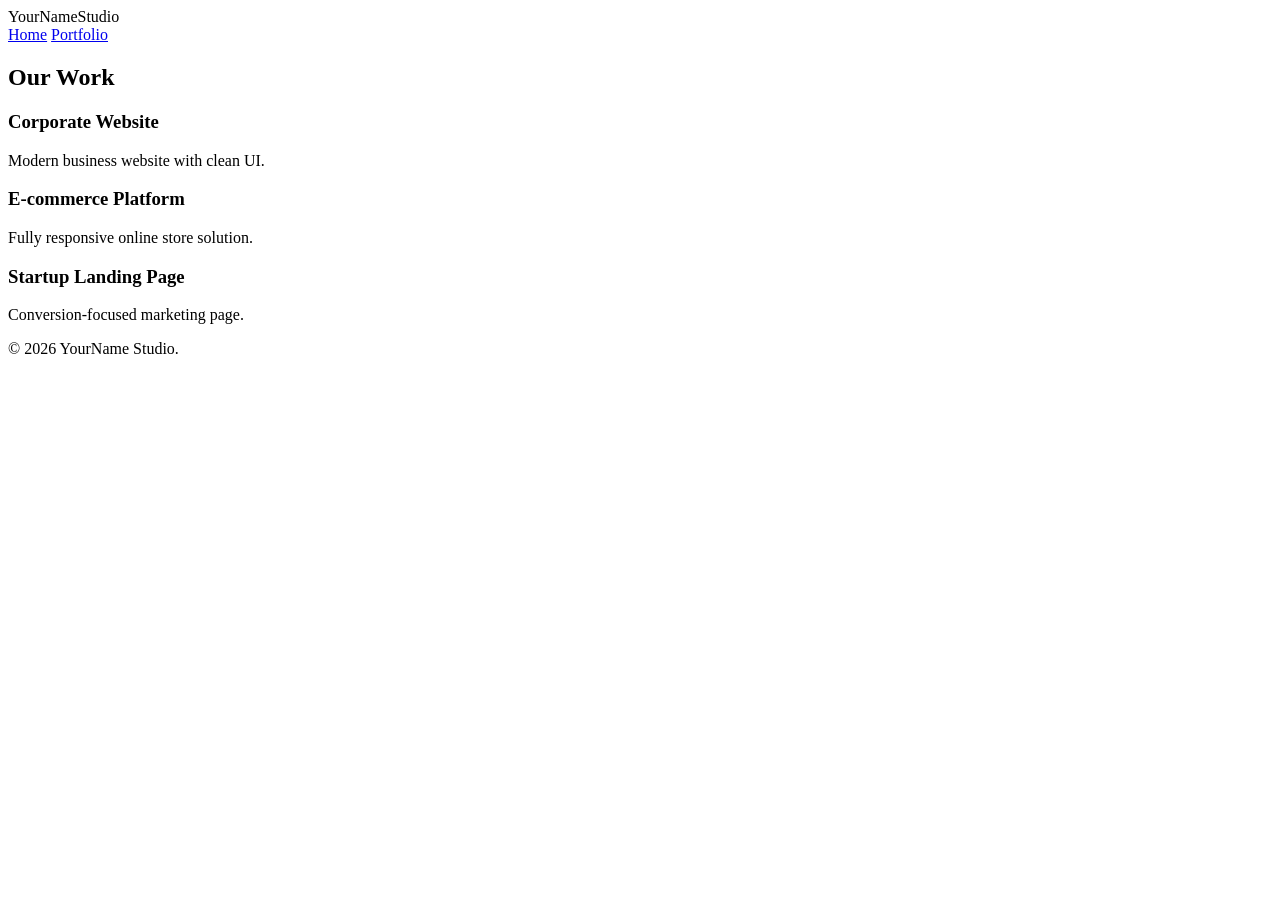
==== portfolio.html @ 6bdd4fa0 "Create portfolio.html" ====
<!DOCTYPE html>
<html lang="en">
<head>
<meta charset="UTF-8">
<meta name="viewport" content="width=device-width, initial-scale=1.0">
<title>Portfolio - YourName Studio</title>
<link rel="stylesheet" href="style.css">
</head>
<body>

<header>
  <div class="logo">YourName<span>Studio</span></div>
  <nav>
    <a href="index.html">Home</a>
    <a href="portfolio.html">Portfolio</a>
  </nav>
</header>

<section class="portfolio">
  <h1>Our Work</h1>
  <div class="portfolio-grid">
    <div class="project">
      <h3>Corporate Website</h3>
      <p>Modern business website with clean UI.</p>
    </div>
    <div class="project">
      <h3>E-commerce Platform</h3>
      <p>Fully responsive online store solution.</p>
    </div>
    <div class="project">
      <h3>Startup Landing Page</h3>
      <p>Conversion-focused marketing page.</p>
    </div>
  </div>
</section>

<footer>
  <p>© 2026 YourName Studio.</p>
</footer>

</body>
</html>
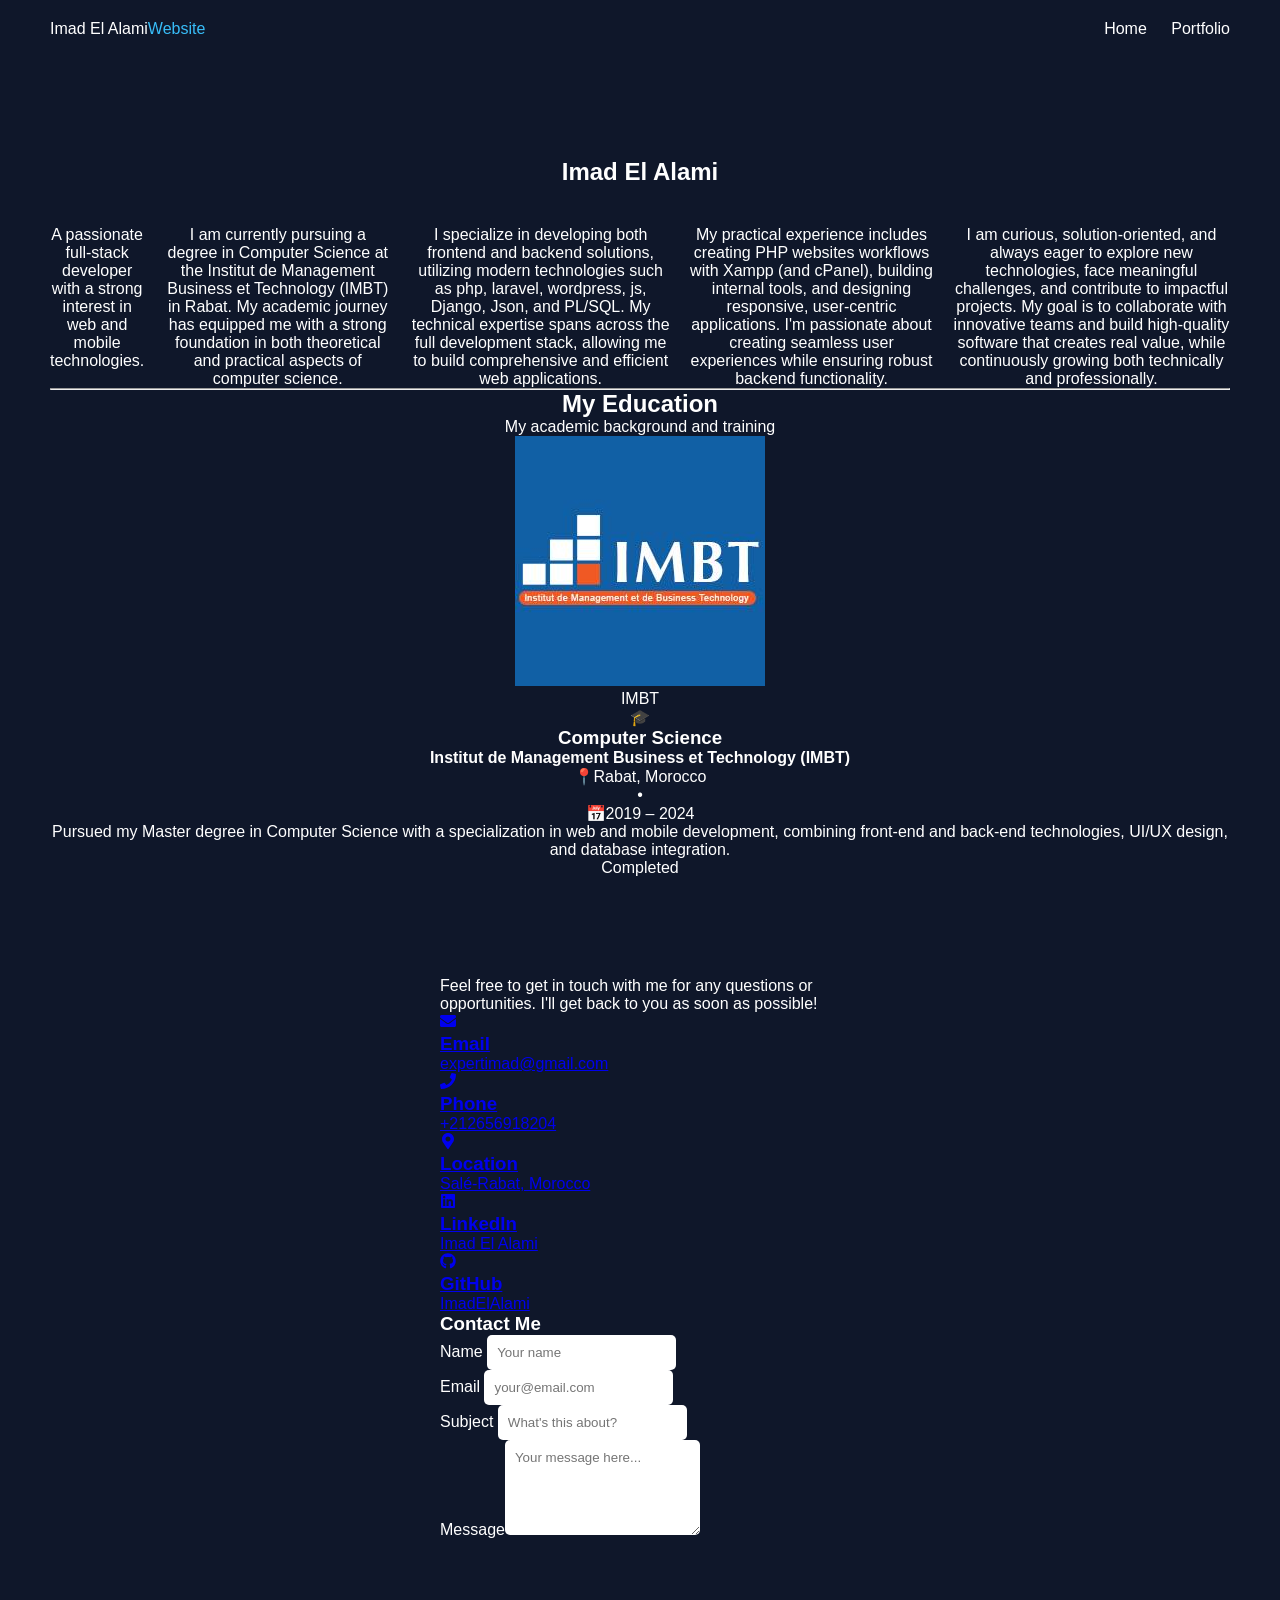
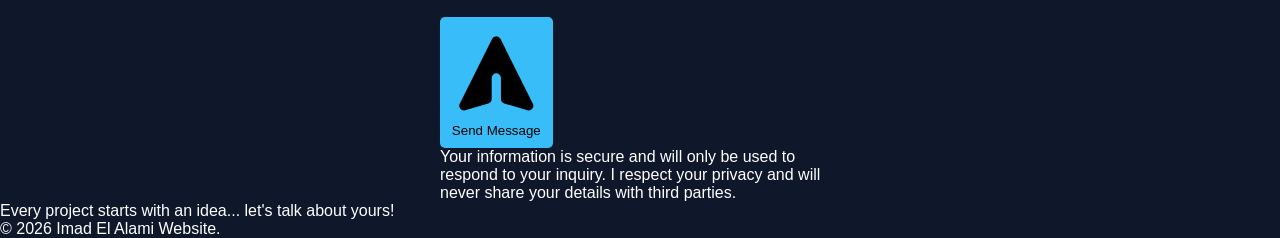
==== commit d8c65d90: "Portfolio setup" ====
--- a/portfolio.html
+++ b/portfolio.html
@@ -9,7 +9,7 @@
 <body>
 
 <header>
-  <div class="logo">YourName<span>Studio</span></div>
+  <div class="logo">Imad El Alami<span>Website</span></div>
   <nav>
     <a href="index.html">Home</a>
     <a href="portfolio.html">Portfolio</a>
@@ -17,25 +17,213 @@
 </header>
 
 <section class="portfolio">
-  <h1>Our Work</h1>
+  <h1>Imad El Alami</h1>
   <div class="portfolio-grid">
-    <div class="project">
-      <h3>Corporate Website</h3>
-      <p>Modern business website with clean UI.</p>
+    <p>A passionate full-stack developer with a strong interest in web and mobile technologies.</p>
+<p>I am currently pursuing a degree in Computer Science at the Institut de Management Business et Technology (IMBT) in Rabat. My academic journey has equipped me with a strong foundation in both theoretical and practical aspects of computer science.</p>
+
+<p>I specialize in developing both frontend and backend solutions, utilizing modern technologies such as php, laravel, wordpress, js, Django, Json, and PL/SQL. My technical expertise spans across the full development stack, allowing me to build comprehensive and efficient web applications.</p>
+
+<p>My practical experience includes creating PHP websites workflows with Xampp (and cPanel), building internal tools, and designing responsive, user-centric applications. I'm passionate about creating seamless user experiences while ensuring robust backend functionality.</p>
+
+<p>I am curious, solution-oriented, and always eager to explore new technologies, face meaningful challenges, and contribute to impactful projects. My goal is to collaborate with innovative teams and build high-quality software that creates real value, while continuously growing both technically and professionally.</p>
+  </div>
+
+  <hr>
+
+  <div class="mt-12 sm:mt-16">
+    
+    <div class="text-center mb-8 sm:mb-12">
+      <h2 class="text-2xl sm:text-3xl font-thin tracking-tight mb-4 relative"><span class="text-neutral-500">My</span>
+        Education<div
+          class="absolute -bottom-2 left-1/2 transform -translate-x-1/2 w-12 sm:w-16 h-1 bg-gradient-to-r from-cyan-400 to-purple-500 rounded-full">
+        </div>
+      </h2>
+      <p class="text-sm sm:text-base text-neutral-400 mt-4">My academic background and training</p>
     </div>
-    <div class="project">
-      <h3>E-commerce Platform</h3>
-      <p>Fully responsive online store solution.</p>
-    </div>
-    <div class="project">
-      <h3>Startup Landing Page</h3>
-      <p>Conversion-focused marketing page.</p>
+    
+    <div class="space-y-8 sm:space-y-12">
+      <div class="group">
+        <div
+          class="flex flex-col lg:flex-row items-center justify-center gap-6 lg:gap-8 p-6 sm:p-8 bg-white/5 backdrop-blur-sm rounded-xl sm:rounded-2xl border border-neutral-800 hover:border-neutral-700 transition-all duration-300 hover:shadow-xl">
+          <div class="w-full lg:w-1/3 flex justify-center order-2 lg:order-1">
+            <div class="relative group/logo">
+              <div
+                class="absolute -inset-2 bg-gradient-to-r from-cyan-400 to-purple-500 rounded-xl sm:rounded-2xl blur opacity-20 group-hover/logo:opacity-40 transition duration-300">
+              </div>
+              <div
+                class="relative bg-white/10 backdrop-blur-sm rounded-xl sm:rounded-2xl p-4 sm:p-6 lg:p-8 shadow-lg border border-neutral-800 group-hover/logo:scale-105 transition-transform duration-300">
+                <img alt="IMBT logo" loading="lazy" decoding="async"
+                  class="w-24 h-24 sm:w-32 sm:h-32 object-contain" src="/media/IMBT.png">
+                <p class="text-center text-xs sm:text-sm text-neutral-400 mt-2 sm:mt-4 font-medium">IMBT</p>
+              </div>
+            </div>
+          </div>
+          <div class="w-full lg:w-2/3 lg:pl-8 order-1 lg:order-2">
+            <div class="lg:text-left">
+              <div class="flex items-center gap-2 mb-3"><span class="text-lg sm:text-xl">🎓</span>
+                <h3
+                  class="text-xl sm:text-2xl font-semibold text-neutral-100 group-hover:text-white transition-colors duration-200">
+                  Computer Science</h3>
+              </div>
+              <h4
+                class="text-lg sm:text-xl text-cyan-400 mb-3 font-medium group-hover:text-cyan-300 transition-colors duration-200">
+                Institut de Management Business et Technology (IMBT)</h4>
+              <div
+                class="flex flex-col sm:flex-row items-center lg:justify-start text-neutral-400 mb-4 sm:mb-6 gap-2 sm:gap-4">
+                <div class="flex items-center gap-2"><span class="text-sm">📍</span><span
+                    class="text-sm sm:text-base">Rabat, Morocco</span></div><span
+                  class="hidden sm:inline text-cyan-400">•</span>
+                <div class="flex items-center gap-2"><span class="text-sm">📅</span><span
+                    class="text-sm sm:text-base">2019 – 2024</span></div>
+              </div>
+              <div class="relative">
+                <p
+                  class="text-sm sm:text-base lg:text-lg leading-relaxed font-light tracking-wide text-neutral-300 group-hover:text-neutral-200 transition-colors duration-200">
+                  Pursued my Master degree in Computer Science with a specialization in web and mobile development,
+                  combining front-end and back-end technologies, UI/UX design, and database integration.</p>
+                <div
+                  class="absolute -bottom-2 left-0 w-8 h-0.5 bg-gradient-to-r from-cyan-400 to-purple-500 rounded-full opacity-0 group-hover:opacity-100 transition-opacity duration-300">
+                </div>
+              </div>
+              <div class="mt-4 sm:mt-6"><span
+                  class="inline-flex items-center gap-1 px-3 py-1 text-xs sm:text-sm rounded-full font-medium bg-green-400/10 text-green-400 border border-green-400/20"><span
+                    class="w-2 h-2 rounded-full bg-completed"></span>Completed</span></div>
+            </div>
+          </div>
+        </div>
+      </div>
+      
     </div>
   </div>
-</section>
-
+  
+  </div>
+
+  <!-- <div class="text-center my-12 sm:my-16 lg:my-20"><h1 class="text-3xl sm:text-4xl md:text-5xl font-thin tracking-tight mb-4 relative" style="opacity: 1; transform: none;"><span class="text-neutral-500">My</span> Experience<div class="absolute -bottom-2 left-1/2 transform -translate-x-1/2 w-16 sm:w-20 lg:w-24 h-1 bg-gradient-to-r from-cyan-400 to-purple-500 rounded-full"></div></h1><p class="text-sm sm:text-base text-neutral-400 mt-6" style="opacity: 1; transform: none;">Professional Experience and Development Background</p><div class="mt-8 grid grid-cols-2 sm:grid-cols-4 gap-4 max-w-2xl mx-auto" style="opacity: 1; transform: none;"><div class="text-center p-3 sm:p-4 bg-white/5 backdrop-blur-sm rounded-xl border border-neutral-800/50 hover:border-cyan-400/30 transition-all duration-300"><svg stroke="currentColor" fill="currentColor" stroke-width="0" viewBox="0 0 512 512" class="text-cyan-400 text-lg sm:text-xl mx-auto mb-2" height="1em" width="1em" xmlns="http://www.w3.org/2000/svg" data-darkreader-inline-stroke="" style="--darkreader-inline-stroke: currentColor;"><path d="M320 336c0 8.84-7.16 16-16 16h-96c-8.84 0-16-7.16-16-16v-48H0v144c0 25.6 22.4 48 48 48h416c25.6 0 48-22.4 48-48V288H320v48zm144-208h-80V80c0-25.6-22.4-48-48-48H176c-25.6 0-48 22.4-48 48v48H48c-25.6 0-48 22.4-48 48v80h512v-80c0-25.6-22.4-48-48-48zm-144 0H192V96h128v32z"></path></svg><p class="text-lg sm:text-xl font-bold text-white">4</p><p class="text-xs sm:text-sm text-neutral-400">Experiences</p></div><div class="text-center p-3 sm:p-4 bg-white/5 backdrop-blur-sm rounded-xl border border-neutral-800/50 hover:border-cyan-400/30 transition-all duration-300"><svg stroke="currentColor" fill="currentColor" stroke-width="0" viewBox="0 0 640 512" class="text-cyan-400 text-lg sm:text-xl mx-auto mb-2" height="1em" width="1em" xmlns="http://www.w3.org/2000/svg" data-darkreader-inline-stroke="" style="--darkreader-inline-stroke: currentColor;"><path d="M278.9 511.5l-61-17.7c-6.4-1.8-10-8.5-8.2-14.9L346.2 8.7c1.8-6.4 8.5-10 14.9-8.2l61 17.7c6.4 1.8 10 8.5 8.2 14.9L293.8 503.3c-1.9 6.4-8.5 10.1-14.9 8.2zm-114-112.2l43.5-46.4c4.6-4.9 4.3-12.7-.8-17.2L117 256l90.6-79.7c5.1-4.5 5.5-12.3.8-17.2l-43.5-46.4c-4.5-4.8-12.1-5.1-17-.5L3.8 247.2c-5.1 4.7-5.1 12.8 0 17.5l144.1 135.1c4.9 4.6 12.5 4.4 17-.5zm327.2.6l144.1-135.1c5.1-4.7 5.1-12.8 0-17.5L492.1 112.1c-4.8-4.5-12.4-4.3-17 .5L431.6 159c-4.6 4.9-4.3 12.7.8 17.2L523 256l-90.6 79.7c-5.1 4.5-5.5 12.3-.8 17.2l43.5 46.4c4.5 4.9 12.1 5.1 17 .6z"></path></svg><p class="text-lg sm:text-xl font-bold text-white">15+</p><p class="text-xs sm:text-sm text-neutral-400">Technologies</p></div><div class="text-center p-3 sm:p-4 bg-white/5 backdrop-blur-sm rounded-xl border border-neutral-800/50 hover:border-cyan-400/30 transition-all duration-300"><svg stroke="currentColor" fill="currentColor" stroke-width="0" viewBox="0 0 576 512" class="text-cyan-400 text-lg sm:text-xl mx-auto mb-2" height="1em" width="1em" xmlns="http://www.w3.org/2000/svg" data-darkreader-inline-stroke="" style="--darkreader-inline-stroke: currentColor;"><path d="M259.3 17.8L194 150.2 47.9 171.5c-26.2 3.8-36.7 36.1-17.7 54.6l105.7 103-25 145.5c-4.5 26.3 23.2 46 46.4 33.7L288 439.6l130.7 68.7c23.2 12.2 50.9-7.4 46.4-33.7l-25-145.5 105.7-103c19-18.5 8.5-50.8-17.7-54.6L382 150.2 316.7 17.8c-11.7-23.6-45.6-23.9-57.4 0z"></path></svg><p class="text-lg sm:text-xl font-bold text-white">2+</p><p class="text-xs sm:text-sm text-neutral-400">Years</p></div><div class="text-center p-3 sm:p-4 bg-white/5 backdrop-blur-sm rounded-xl border border-neutral-800/50 hover:border-cyan-400/30 transition-all duration-300"><svg stroke="currentColor" fill="currentColor" stroke-width="0" viewBox="0 0 384 512" class="text-cyan-400 text-lg sm:text-xl mx-auto mb-2" height="1em" width="1em" xmlns="http://www.w3.org/2000/svg" data-darkreader-inline-stroke="" style="--darkreader-inline-stroke: currentColor;"><path d="M97.12 362.63c-8.69-8.69-4.16-6.24-25.12-11.85-9.51-2.55-17.87-7.45-25.43-13.32L1.2 448.7c-4.39 10.77 3.81 22.47 15.43 22.03l52.69-2.01L105.56 507c8 8.44 22.04 5.81 26.43-4.96l52.05-127.62c-10.84 6.04-22.87 9.58-35.31 9.58-19.5 0-37.82-7.59-51.61-21.37zM382.8 448.7l-45.37-111.24c-7.56 5.88-15.92 10.77-25.43 13.32-21.07 5.64-16.45 3.18-25.12 11.85-13.79 13.78-32.12 21.37-51.62 21.37-12.44 0-24.47-3.55-35.31-9.58L252 502.04c4.39 10.77 18.44 13.4 26.43 4.96l36.25-38.28 52.69 2.01c11.62.44 19.82-11.27 15.43-22.03zM263 340c15.28-15.55 17.03-14.21 38.79-20.14 13.89-3.79 24.75-14.84 28.47-28.98 7.48-28.4 5.54-24.97 25.95-45.75 10.17-10.35 14.14-25.44 10.42-39.58-7.47-28.38-7.48-24.42 0-52.83 3.72-14.14-.25-29.23-10.42-39.58-20.41-20.78-18.47-17.36-25.95-45.75-3.72-14.14-14.58-25.19-28.47-28.98-27.88-7.61-24.52-5.62-44.95-26.41-10.17-10.35-25-14.4-38.89-10.61-27.87 7.6-23.98 7.61-51.9 0-13.89-3.79-28.72.25-38.89 10.61-20.41 20.78-17.05 18.8-44.94 26.41-13.89 3.79-24.75 14.84-28.47 28.98-7.47 28.39-5.54 24.97-25.95 45.75-10.17 10.35-14.15 25.44-10.42 39.58 7.47 28.36 7.48 24.4 0 52.82-3.72 14.14.25 29.23 10.42 39.59 20.41 20.78 18.47 17.35 25.95 45.75 3.72 14.14 14.58 25.19 28.47 28.98C104.6 325.96 106.27 325 121 340c13.23 13.47 33.84 15.88 49.74 5.82a39.676 39.676 0 0 1 42.53 0c15.89 10.06 36.5 7.65 49.73-5.82zM97.66 175.96c0-53.03 42.24-96.02 94.34-96.02s94.34 42.99 94.34 96.02-42.24 96.02-94.34 96.02-94.34-42.99-94.34-96.02z"></path></svg><p class="text-lg sm:text-xl font-bold text-white">10+</p><p class="text-xs sm:text-sm text-neutral-400">Projects</p></div></div></div> -->
+
+</section> 
+
+<div id="contact" class="py-20 border-t border-neutral-900">
+  <div class="container mx-auto px-4 sm:px-6 md:px-8 lg:px-12 xl:px-16 max-w-7xl">
+    <form class="grid grid-cols-1 gap-4 text-left" novalidate="">
+      <div class="space-y-8">
+        <div class="text-center">
+          <p class="text-sm sm:text-base text-neutral-400">Feel free to get in touch with me for any questions or opportunities. I'll get back to you as soon as possible!</p>
+        </div>
+        <div class="mt-10 grid grid-cols-1 lg:grid-cols-2 gap-10 items-start">
+          <div><div class="grid grid-cols-1 sm:grid-cols-2 gap-8">
+            <div class="group h-full">
+              <a href="mailto:expertimad@gmail.com" target="_self" rel="" aria-label="Open Email: expertimad@gmail.com" title="expertimad@gmail.com" class="block h-full p-6 bg-neutral-900/50 backdrop-blur-sm rounded-2xl border border-neutral-800/50 hover:border-neutral-700/50 hover:bg-neutral-800/50 transition-all duration-300 group-hover:scale-105">
+                <div class="flex items-center gap-4 mb-4">
+                  <div class="p-3 rounded-xl bg-white/10 text-cyan-400 group-hover:scale-110 transition-transform duration-200">
+                    <svg stroke="currentColor" fill="currentColor" stroke-width="0" viewBox="0 0 512 512" class="text-xl" height="1em" width="1em" xmlns="http://www.w3.org/2000/svg" data-darkreader-inline-stroke="" style="--darkreader-inline-stroke: currentColor;">
+                      <path d="M502.3 190.8c3.9-3.1 9.7-.2 9.7 4.7V400c0 26.5-21.5 48-48 48H48c-26.5 0-48-21.5-48-48V195.6c0-5 5.7-7.8 9.7-4.7 22.4 17.4 52.1 39.5 154.1 113.6 21.1 15.4 56.7 47.8 92.2 47.6 35.7.3 72-32.8 92.3-47.6 102-74.1 131.6-96.3 154-113.7zM256 320c23.2.4 56.6-29.2 73.4-41.4 132.7-96.3 142.8-104.7 173.4-128.7 5.8-4.5 9.2-11.5 9.2-18.9v-19c0-26.5-21.5-48-48-48H48C21.5 64 0 85.5 0 112v19c0 7.4 3.4 14.3 9.2 18.9 30.6 23.9 40.7 32.4 173.4 128.7 16.8 12.2 50.2 41.8 73.4 41.4z"></path>
+                    </svg>
+                  </div>
+                  <div>
+                    <h3 class="text-lg font-semibold text-white group-hover:text-cyan-400 transition-colors duration-200">Email</h3>
+                  </div>
+                </div>
+                  <p class="text-sm sm:text-base text-neutral-300 group-hover:text-white transition-colors duration-200 break-words whitespace-normal leading-relaxed select-all">expertimad@gmail.com</p></a>
+                </div>
+                <div class="group h-full"><a href="tel:+212656918204" target="_self" rel="" aria-label="Open Phone: +212656918204" title="+212656918204" class="block h-full p-6 bg-neutral-900/50 backdrop-blur-sm rounded-2xl border border-neutral-800/50 hover:border-neutral-700/50 hover:bg-neutral-800/50 transition-all duration-300 group-hover:scale-105">
+                  <div class="flex items-center gap-4 mb-4">
+                    <div class="p-3 rounded-xl bg-white/10 text-purple-400 group-hover:scale-110 transition-transform duration-200">
+                      <svg stroke="currentColor" fill="currentColor" stroke-width="0" viewBox="0 0 512 512" class="text-xl" height="1em" width="1em" xmlns="http://www.w3.org/2000/svg" data-darkreader-inline-stroke="" style="--darkreader-inline-stroke: currentColor;">
+                        <path d="M493.4 24.6l-104-24c-11.3-2.6-22.9 3.3-27.5 13.9l-48 112c-4.2 9.8-1.4 21.3 6.9 28l60.6 49.6c-36 76.7-98.9 140.5-177.2 177.2l-49.6-60.6c-6.8-8.3-18.2-11.1-28-6.9l-112 48C3.9 366.5-2 378.1.6 389.4l24 104C27.1 504.2 36.7 512 48 512c256.1 0 464-207.5 464-464 0-11.2-7.7-20.9-18.6-23.4z"></path>
+                      </svg></div>
+                      <div><h3 class="text-lg font-semibold text-white group-hover:text-cyan-400 transition-colors duration-200">Phone</h3>
+                      </div>
+                    </div>
+                    <p class="text-sm sm:text-base text-neutral-300 group-hover:text-white transition-colors duration-200 break-words whitespace-normal leading-relaxed ">+212656918204</p></a>
+                  </div><div class="group h-full">
+                    <a href="https://maps.google.com/?q=Rabat,Morocco" target="_blank" rel="noopener noreferrer" aria-label="Open Location: Salé-Rabat, Morocco" title="Salé-Rabat, Morocco" class="block h-full p-6 bg-neutral-900/50 backdrop-blur-sm rounded-2xl border border-neutral-800/50 hover:border-neutral-700/50 hover:bg-neutral-800/50 transition-all duration-300 group-hover:scale-105">
+                      <div class="flex items-center gap-4 mb-4"><div class="p-3 rounded-xl bg-white/10 text-red-400 group-hover:scale-110 transition-transform duration-200">
+                        <svg stroke="currentColor" fill="currentColor" stroke-width="0" viewBox="0 0 384 512" class="text-xl" height="1em" width="1em" xmlns="http://www.w3.org/2000/svg" data-darkreader-inline-stroke="" style="--darkreader-inline-stroke: currentColor;">
+                          <path d="M172.268 501.67C26.97 291.031 0 269.413 0 192 0 85.961 85.961 0 192 0s192 85.961 192 192c0 77.413-26.97 99.031-172.268 309.67-9.535 13.774-29.93 13.773-39.464 0zM192 272c44.183 0 80-35.817 80-80s-35.817-80-80-80-80 35.817-80 80 35.817 80 80 80z"></path>
+                        </svg>
+                      </div>
+                      <div><h3 class="text-lg font-semibold text-white group-hover:text-cyan-400 transition-colors duration-200">Location</h3>
+                      </div>
+                    </div>
+                    <p class="text-sm sm:text-base text-neutral-300 group-hover:text-white transition-colors duration-200 break-words whitespace-normal leading-relaxed ">Salé-Rabat, Morocco</p></a>
+                  </div>
+                  <div class="group h-full"><a href="https://www.linkedin.com/in/imad-el-alami/" target="_blank" rel="noopener noreferrer" aria-label="Open LinkedIn: Imad El Alami" title="Imad El Alami" class="block h-full p-6 bg-neutral-900/50 backdrop-blur-sm rounded-2xl border border-neutral-800/50 hover:border-neutral-700/50 hover:bg-neutral-800/50 transition-all duration-300 group-hover:scale-105">
+                    <div class="flex items-center gap-4 mb-4">
+                      <div class="p-3 rounded-xl bg-white/10 text-blue-400 group-hover:scale-110 transition-transform duration-200">
+                        <svg stroke="currentColor" fill="currentColor" stroke-width="0" viewBox="0 0 448 512" class="text-xl" height="1em" width="1em" xmlns="http://www.w3.org/2000/svg" data-darkreader-inline-stroke="" style="--darkreader-inline-stroke: currentColor;">
+                          <path d="M416 32H31.9C14.3 32 0 46.5 0 64.3v383.4C0 465.5 14.3 480 31.9 480H416c17.6 0 32-14.5 32-32.3V64.3c0-17.8-14.4-32.3-32-32.3zM135.4 416H69V202.2h66.5V416zm-33.2-243c-21.3 0-38.5-17.3-38.5-38.5S80.9 96 102.2 96c21.2 0 38.5 17.3 38.5 38.5 0 21.3-17.2 38.5-38.5 38.5zm282.1 243h-66.4V312c0-24.8-.5-56.7-34.5-56.7-34.6 0-39.9 27-39.9 54.9V416h-66.4V202.2h63.7v29.2h.9c8.9-16.8 30.6-34.5 62.9-34.5 67.2 0 79.7 44.3 79.7 101.9V416z"></path>
+                        </svg>
+                      </div>
+                      <div>
+                        <h3 class="text-lg font-semibold text-white group-hover:text-cyan-400 transition-colors duration-200">LinkedIn</h3>
+                      </div>
+                    </div>
+                    <p class="text-sm sm:text-base text-neutral-300 group-hover:text-white transition-colors duration-200 break-words whitespace-normal leading-relaxed ">Imad El Alami</p></a></div>
+                    <div class="group h-full"><a href="https://github.com/ImadElAlami" target="_blank" rel="noopener noreferrer" aria-label="Open GitHub: ImadElAlami" title="ImadElAlami" class="block h-full p-6 bg-neutral-900/50 backdrop-blur-sm rounded-2xl border border-neutral-800/50 hover:border-neutral-700/50 hover:bg-neutral-800/50 transition-all duration-300 group-hover:scale-105">
+                      <div class="flex items-center gap-4 mb-4">
+                        <div class="p-3 rounded-xl bg-white/10 text-gray-300 group-hover:scale-110 transition-transform duration-200">
+                          <svg stroke="currentColor" fill="currentColor" stroke-width="0" viewBox="0 0 496 512" class="text-xl" height="1em" width="1em" xmlns="http://www.w3.org/2000/svg" data-darkreader-inline-stroke="" style="--darkreader-inline-stroke: currentColor;">
+                            <path d="M165.9 397.4c0 2-2.3 3.6-5.2 3.6-3.3.3-5.6-1.3-5.6-3.6 0-2 2.3-3.6 5.2-3.6 3-.3 5.6 1.3 5.6 3.6zm-31.1-4.5c-.7 2 1.3 4.3 4.3 4.9 2.6 1 5.6 0 6.2-2s-1.3-4.3-4.3-5.2c-2.6-.7-5.5.3-6.2 2.3zm44.2-1.7c-2.9.7-4.9 2.6-4.6 4.9.3 2 2.9 3.3 5.9 2.6 2.9-.7 4.9-2.6 4.6-4.6-.3-1.9-3-3.2-5.9-2.9zM244.8 8C106.1 8 0 113.3 0 252c0 110.9 69.8 205.8 169.5 239.2 12.8 2.3 17.3-5.6 17.3-12.1 0-6.2-.3-40.4-.3-61.4 0 0-70 15-84.7-29.8 0 0-11.4-29.1-27.8-36.6 0 0-22.9-15.7 1.6-15.4 0 0 24.9 2 38.6 25.8 21.9 38.6 58.6 27.5 72.9 20.9 2.3-16 8.8-27.1 16-33.7-55.9-6.2-112.3-14.3-112.3-110.5 0-27.5 7.6-41.3 23.6-58.9-2.6-6.5-11.1-33.3 2.6-67.9 20.9-6.5 69 27 69 27 20-5.6 41.5-8.5 62.8-8.5s42.8 2.9 62.8 8.5c0 0 48.1-33.6 69-27 13.7 34.7 5.2 61.4 2.6 67.9 16 17.7 25.8 31.5 25.8 58.9 0 96.5-58.9 104.2-114.8 110.5 9.2 7.9 17 22.9 17 46.4 0 33.7-.3 75.4-.3 83.6 0 6.5 4.6 14.4 17.3 12.1C428.2 457.8 496 362.9 496 252 496 113.3 383.5 8 244.8 8zM97.2 352.9c-1.3 1-1 3.3.7 5.2 1.6 1.6 3.9 2.3 5.2 1 1.3-1 1-3.3-.7-5.2-1.6-1.6-3.9-2.3-5.2-1zm-10.8-8.1c-.7 1.3.3 2.9 2.3 3.9 1.6 1 3.6.7 4.3-.7.7-1.3-.3-2.9-2.3-3.9-2-.6-3.6-.3-4.3.7zm32.4 35.6c-1.6 1.3-1 4.3 1.3 6.2 2.3 2.3 5.2 2.6 6.5 1 1.3-1.3.7-4.3-1.3-6.2-2.2-2.3-5.2-2.6-6.5-1zm-11.4-14.7c-1.6 1-1.6 3.6 0 5.9 1.6 2.3 4.3 3.3 5.6 2.3 1.6-1.3 1.6-3.9 0-6.2-1.4-2.3-4-3.3-5.6-2z"></path>
+                          </svg>
+                        </div>
+                        <div><h3 class="text-lg font-semibold text-white group-hover:text-cyan-400 transition-colors duration-200">GitHub</h3>
+                        </div>
+                      </div>
+                      <p class="text-sm sm:text-base text-neutral-300 group-hover:text-white transition-colors duration-200 break-words whitespace-normal leading-relaxed ">ImadElAlami</p></a>
+                    </div>
+                  </div>
+                </div>
+
+                <div>
+                  <div class="bg-white/5 backdrop-blur-sm rounded-2xl p-6 sm:p-8 border border-neutral-800/60 max-w-3xl lg:max-w-none mx-auto">
+                    <h3 class="text-2xl sm:text-3xl font-light text-white mb-6">Contact Me</h3>
+                    <div>
+                      <label for="user_name" class="block text-sm mb-1 text-neutral-300">Name</label>
+                      <input id="user_name" required="" minlength="2" autocomplete="name" placeholder="Your name" aria-invalid="false" aria-describedby="error-user_name" class="w-full rounded-xl bg-neutral-900/50 border px-4 py-3 text-sm text-white placeholder-neutral-500 focus:outline-none focus:ring-2 border-neutral-700/50 focus:ring-cyan-500/40" type="text" name="user_name">
+                    </div>
+                    <div>
+                      <label for="user_email" class="block text-sm mb-1 text-neutral-300 mt-4">Email</label>
+                      <input id="user_email" required="" autocomplete="email" inputmode="email" pattern="^[^\s@]+@[^\s@]+\.[^\s@]+$" placeholder="your@email.com" aria-invalid="false" aria-describedby="error-user_email" class="w-full rounded-xl bg-neutral-900/50 border px-4 py-3 text-sm text-white placeholder-neutral-500 focus:outline-none focus:ring-2 border-neutral-700/50 focus:ring-cyan-500/40" type="email" name="user_email">
+                    </div>
+                    <div>
+                      <label for="subject" class="block text-sm mb-1 text-neutral-300 mt-4">Subject</label>
+                      <input id="subject" required="" minlength="3" placeholder="What's this about?" aria-invalid="false" aria-describedby="error-subject" class="w-full rounded-xl bg-neutral-900/50 border px-4 py-3 text-sm text-white placeholder-neutral-500 focus:outline-none focus:ring-2 border-neutral-700/50 focus:ring-cyan-500/40" type="text" name="subject">
+                    </div>
+                    <div>
+                      <label for="message" class="block text-sm mb-1 text-neutral-300 mt-4">Message</label><textarea id="message" name="message" required="" minlength="10" rows="5" placeholder="Your message here..." aria-invalid="false" aria-describedby="error-message" class="w-full rounded-xl bg-neutral-900/50 border px-4 py-3 text-sm text-white placeholder-neutral-500 focus:outline-none focus:ring-2 resize-none border-neutral-700/50 focus:ring-cyan-500/40"></textarea>
+                    </div>
+                    <div id="recaptcha-container" class="my-4 flex flex-col items-center gap-2">
+                      <div class="transform scale-[0.82] origin-top md:scale-100 md:origin-center max-w-full overflow-hidden">
+                        <div id="recaptcha-element">
+                          <div style="width: 304px; height: 78px;">
+                            <div>
+                              <iframe title="reCAPTCHA" width="304" height="78" role="presentation" name="a-qysllr32194h" frameborder="0" scrolling="no" sandbox="allow-forms allow-popups allow-same-origin allow-scripts allow-top-navigation allow-modals allow-popups-to-escape-sandbox allow-storage-access-by-user-activation" src="https://www.google.com/recaptcha/api2/anchor?ar=1&amp;k=6LfBJicsAAAAAF2Jtr_JInDBQkpmG3w6ndJCQwYf&amp;co=aHR0cHM6Ly9tZW5uYW5lcmlhZC53ZWIuYXBwOjQ0Mw..&amp;hl=en&amp;v=AWtrSI7lAmTAfV1rzWqEqz54&amp;size=normal&amp;anchor-ms=20000&amp;execute-ms=30000&amp;cb=1x3kxbvcxvvh"></iframe>
+                            </div>
+                            <textarea id="g-recaptcha-response-2" name="g-recaptcha-response" class="g-recaptcha-response" style="width: 250px; height: 40px; border: 1px solid rgb(193, 193, 193); margin: 10px 25px; padding: 0px; resize: none; display: none; --darkreader-inline-border-top: var(--darkreader-border-c1c1c1, #42474a); --darkreader-inline-border-right: var(--darkreader-border-c1c1c1, #42474a); --darkreader-inline-border-bottom: var(--darkreader-border-c1c1c1, #42474a); --darkreader-inline-border-left: var(--darkreader-border-c1c1c1, #42474a);" data-darkreader-inline-border-top="" data-darkreader-inline-border-right="" data-darkreader-inline-border-bottom="" data-darkreader-inline-border-left=""></textarea>
+                          </div>
+                          <iframe style="display: none;"></iframe>
+                        </div>
+                      </div>
+                    </div>
+                    <div class="space-y-4">
+                      <button type="submit" class="relative px-8 py-3 rounded-full font-medium text-white transition-all duration-300 transform bg-gradient-to-r from-cyan-500 to-blue-600 hover:from-cyan-600 hover:to-blue-700 hover:shadow-lg hover:shadow-cyan-500/20 active:scale-95 w-full">
+                        <span class="relative z-10 flex items-center justify-center gap-2">
+                          <svg xmlns="http://www.w3.org/2000/svg" class="h-5 w-5" viewBox="0 0 20 20" fill="currentColor">
+                            <path d="M10.894 2.553a1 1 0 00-1.788 0l-7 14a1 1 0 001.169 1.409l5-1.429A1 1 0 009 15.571V11a1 1 0 112 0v4.571a1 1 0 00.725.962l5 1.428a1 1 0 001.17-1.408l-7-14z"></path>
+                          </svg>
+                          Send Message</span>
+                        </button>
+                        <p class="text-xs text-neutral-400 text-center px-2">Your information is secure and will only be used to respond to your inquiry. I respect your privacy and will never share your details with third parties.</p>
+                      </div>
+                    </div>
+                  </div>
+                </div>
+              </div>
+            </form>
+            <p class="mt-4 text-xs text-neutral-500 text-center">Every project starts with an idea... let's talk about yours!</p></div></div>
 <footer>
-  <p>© 2026 YourName Studio.</p>
+  <p>© 2026 Imad El Alami Website.</p>
 </footer>
 
 </body>
--- a/style.css
+++ b/style.css
@@ -0,0 +1,120 @@
+* {
+  margin: 0;
+  padding: 0;
+  box-sizing: border-box;
+  font-family: Arial, sans-serif;
+}
+
+body {
+  background: #0f172a;
+  color: white;
+}
+
+header {
+  display: flex;
+  justify-content: space-between;
+  padding: 20px 50px;
+  background: #0f172a;
+  position: sticky;
+  top: 0;
+}
+
+nav a {
+  color: white;
+  margin-left: 20px;
+  text-decoration: none;
+  transition: 0.3s;
+}
+
+nav a:hover {
+  color: #38bdf8;
+}
+
+.logo span {
+  color: #38bdf8;
+}
+
+.hero {
+  text-align: center;
+  padding: 120px 20px;
+}
+
+.hero h1 {
+  font-size: 3rem;
+  margin-bottom: 20px;
+}
+
+.btn {
+  display: inline-block;
+  padding: 12px 25px;
+  background: #38bdf8;
+  color: black;
+  text-decoration: none;
+  border-radius: 5px;
+  margin-top: 20px;
+}
+
+.services {
+  padding: 80px 50px;
+  text-align: center;
+}
+
+.cards {
+  display: flex;
+  justify-content: center;
+  gap: 20px;
+  margin-top: 40px;
+}
+
+.card {
+  background: #1e293b;
+  padding: 30px;
+  border-radius: 8px;
+  width: 250px;
+}
+
+.portfolio {
+  padding: 100px 50px;
+  text-align: center;
+}
+
+.portfolio-grid {
+  display: flex;
+  justify-content: center;
+  gap: 20px;
+  margin-top: 40px;
+}
+
+.project {
+  background: #1e293b;
+  padding: 30px;
+  border-radius: 8px;
+  width: 250px;
+}
+
+.contact {
+  padding: 80px 50px;
+  text-align: center;
+}
+
+form {
+  display: flex;
+  flex-direction: column;
+  gap: 15px;
+  max-width: 400px;
+  margin: auto;
+}
+
+input, textarea {
+  padding: 10px;
+  border-radius: 5px;
+  border: none;
+}
+
+button {
+  padding: 10px;
+  border: none;
+  background: #38bdf8;
+  cursor: pointer;
+  border-radius: 5px;
+}
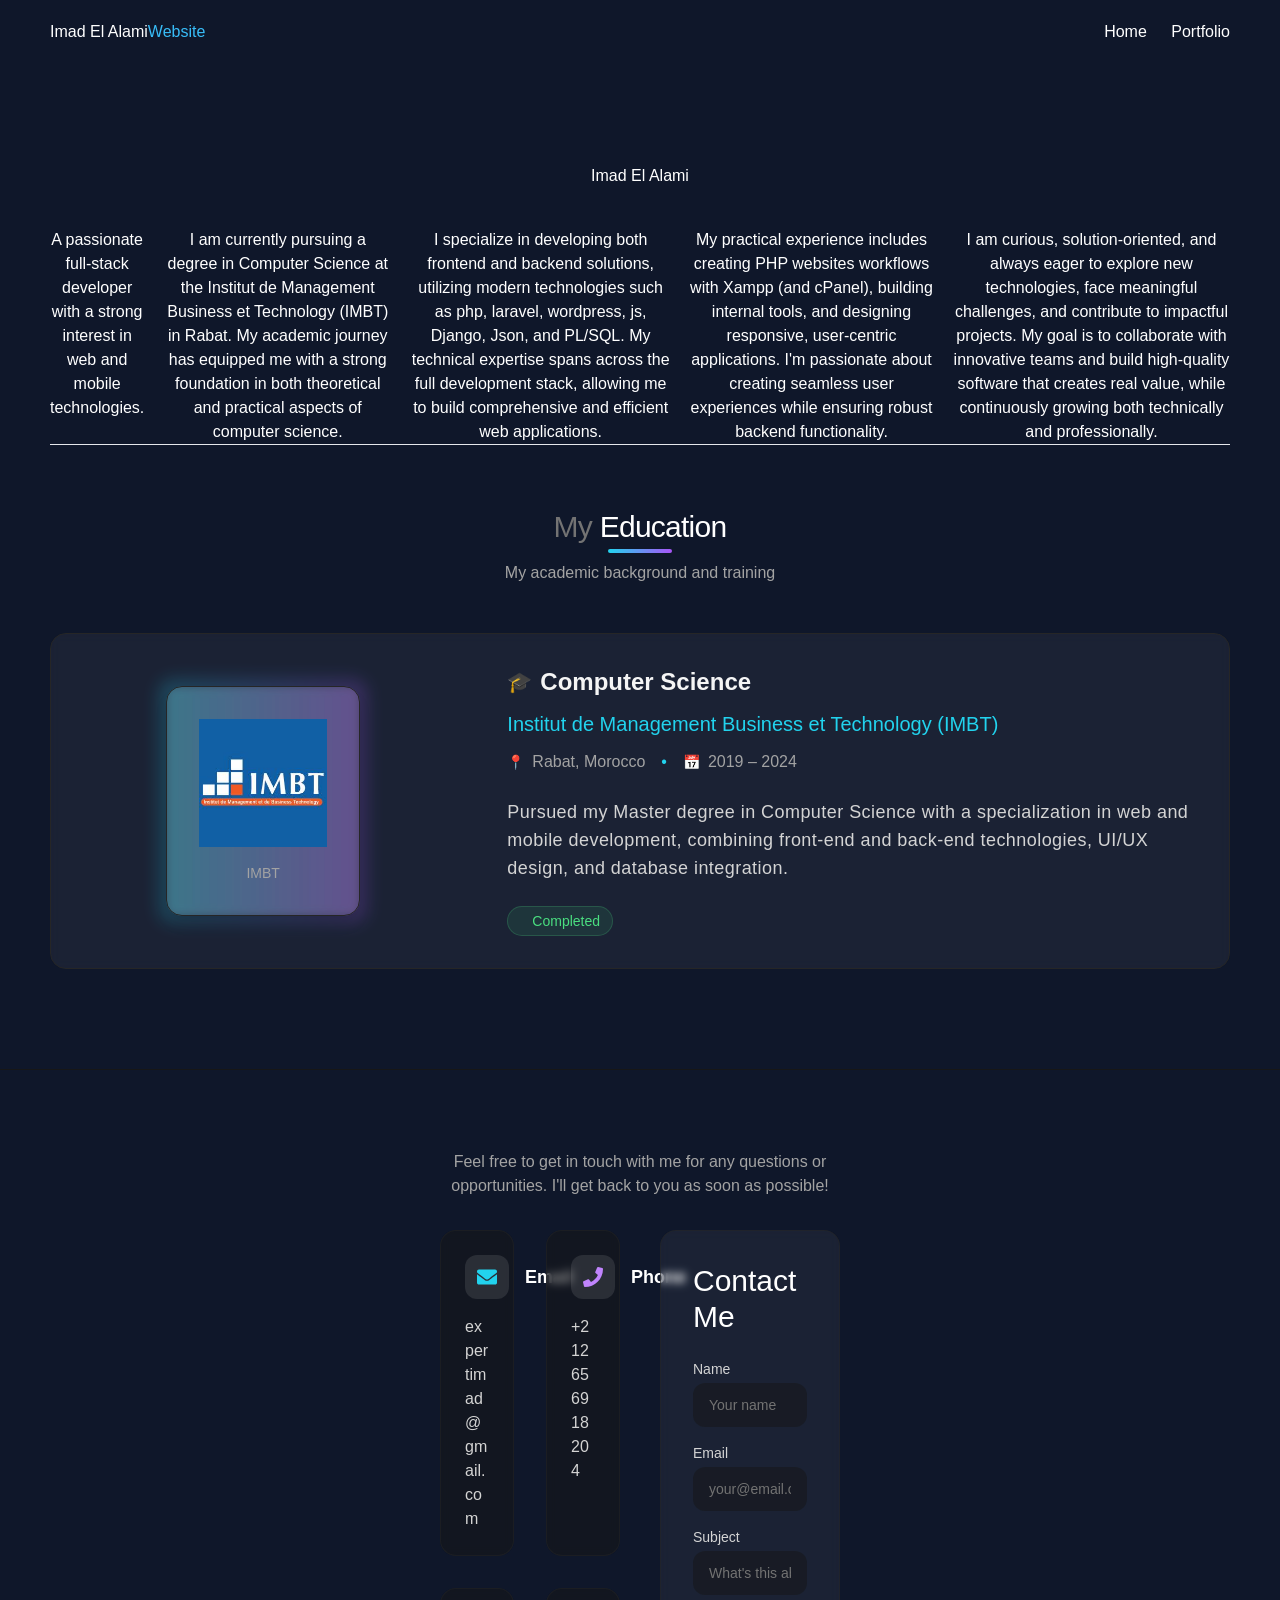
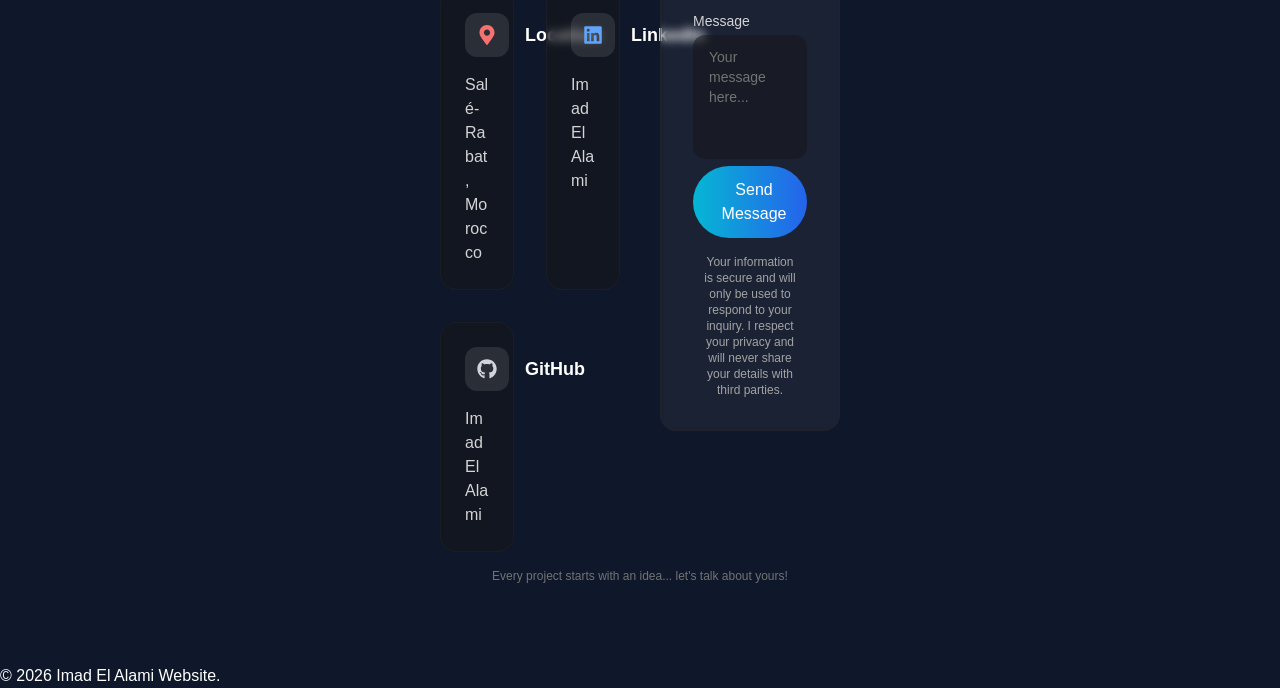
==== commit cc1a02fb: "index picture fix" ====
--- a/portfolio.html
+++ b/portfolio.html
@@ -5,6 +5,8 @@
 <meta name="viewport" content="width=device-width, initial-scale=1.0">
 <title>Portfolio - YourName Studio</title>
 <link rel="stylesheet" href="style.css">
+<link rel="stylesheet" href="style1.css">
+<link rel="stylesheet" href="style2.css">
 </head>
 <body>
 
@@ -116,7 +118,7 @@
               <a href="mailto:expertimad@gmail.com" target="_self" rel="" aria-label="Open Email: expertimad@gmail.com" title="expertimad@gmail.com" class="block h-full p-6 bg-neutral-900/50 backdrop-blur-sm rounded-2xl border border-neutral-800/50 hover:border-neutral-700/50 hover:bg-neutral-800/50 transition-all duration-300 group-hover:scale-105">
                 <div class="flex items-center gap-4 mb-4">
                   <div class="p-3 rounded-xl bg-white/10 text-cyan-400 group-hover:scale-110 transition-transform duration-200">
-                    <svg stroke="currentColor" fill="currentColor" stroke-width="0" viewBox="0 0 512 512" class="text-xl" height="1em" width="1em" xmlns="http://www.w3.org/2000/svg" data-darkreader-inline-stroke="" style="--darkreader-inline-stroke: currentColor;">
+                    <svg stroke="currentColor" fill="currentColor" stroke-width="0" viewBox="0 0 512 512" class="text-xl" height="1em" width="1em" xmlns="http://www.w3.org/2000/svg" >
                       <path d="M502.3 190.8c3.9-3.1 9.7-.2 9.7 4.7V400c0 26.5-21.5 48-48 48H48c-26.5 0-48-21.5-48-48V195.6c0-5 5.7-7.8 9.7-4.7 22.4 17.4 52.1 39.5 154.1 113.6 21.1 15.4 56.7 47.8 92.2 47.6 35.7.3 72-32.8 92.3-47.6 102-74.1 131.6-96.3 154-113.7zM256 320c23.2.4 56.6-29.2 73.4-41.4 132.7-96.3 142.8-104.7 173.4-128.7 5.8-4.5 9.2-11.5 9.2-18.9v-19c0-26.5-21.5-48-48-48H48C21.5 64 0 85.5 0 112v19c0 7.4 3.4 14.3 9.2 18.9 30.6 23.9 40.7 32.4 173.4 128.7 16.8 12.2 50.2 41.8 73.4 41.4z"></path>
                     </svg>
                   </div>
@@ -129,7 +131,7 @@
                 <div class="group h-full"><a href="tel:+212656918204" target="_self" rel="" aria-label="Open Phone: +212656918204" title="+212656918204" class="block h-full p-6 bg-neutral-900/50 backdrop-blur-sm rounded-2xl border border-neutral-800/50 hover:border-neutral-700/50 hover:bg-neutral-800/50 transition-all duration-300 group-hover:scale-105">
                   <div class="flex items-center gap-4 mb-4">
                     <div class="p-3 rounded-xl bg-white/10 text-purple-400 group-hover:scale-110 transition-transform duration-200">
-                      <svg stroke="currentColor" fill="currentColor" stroke-width="0" viewBox="0 0 512 512" class="text-xl" height="1em" width="1em" xmlns="http://www.w3.org/2000/svg" data-darkreader-inline-stroke="" style="--darkreader-inline-stroke: currentColor;">
+                      <svg stroke="currentColor" fill="currentColor" stroke-width="0" viewBox="0 0 512 512" class="text-xl" height="1em" width="1em" xmlns="http://www.w3.org/2000/svg" >
                         <path d="M493.4 24.6l-104-24c-11.3-2.6-22.9 3.3-27.5 13.9l-48 112c-4.2 9.8-1.4 21.3 6.9 28l60.6 49.6c-36 76.7-98.9 140.5-177.2 177.2l-49.6-60.6c-6.8-8.3-18.2-11.1-28-6.9l-112 48C3.9 366.5-2 378.1.6 389.4l24 104C27.1 504.2 36.7 512 48 512c256.1 0 464-207.5 464-464 0-11.2-7.7-20.9-18.6-23.4z"></path>
                       </svg></div>
                       <div><h3 class="text-lg font-semibold text-white group-hover:text-cyan-400 transition-colors duration-200">Phone</h3>
@@ -139,7 +141,7 @@
                   </div><div class="group h-full">
                     <a href="https://maps.google.com/?q=Rabat,Morocco" target="_blank" rel="noopener noreferrer" aria-label="Open Location: Salé-Rabat, Morocco" title="Salé-Rabat, Morocco" class="block h-full p-6 bg-neutral-900/50 backdrop-blur-sm rounded-2xl border border-neutral-800/50 hover:border-neutral-700/50 hover:bg-neutral-800/50 transition-all duration-300 group-hover:scale-105">
                       <div class="flex items-center gap-4 mb-4"><div class="p-3 rounded-xl bg-white/10 text-red-400 group-hover:scale-110 transition-transform duration-200">
-                        <svg stroke="currentColor" fill="currentColor" stroke-width="0" viewBox="0 0 384 512" class="text-xl" height="1em" width="1em" xmlns="http://www.w3.org/2000/svg" data-darkreader-inline-stroke="" style="--darkreader-inline-stroke: currentColor;">
+                        <svg stroke="currentColor" fill="currentColor" stroke-width="0" viewBox="0 0 384 512" class="text-xl" height="1em" width="1em" xmlns="http://www.w3.org/2000/svg" >
                           <path d="M172.268 501.67C26.97 291.031 0 269.413 0 192 0 85.961 85.961 0 192 0s192 85.961 192 192c0 77.413-26.97 99.031-172.268 309.67-9.535 13.774-29.93 13.773-39.464 0zM192 272c44.183 0 80-35.817 80-80s-35.817-80-80-80-80 35.817-80 80 35.817 80 80 80z"></path>
                         </svg>
                       </div>
@@ -151,7 +153,7 @@
                   <div class="group h-full"><a href="https://www.linkedin.com/in/imad-el-alami/" target="_blank" rel="noopener noreferrer" aria-label="Open LinkedIn: Imad El Alami" title="Imad El Alami" class="block h-full p-6 bg-neutral-900/50 backdrop-blur-sm rounded-2xl border border-neutral-800/50 hover:border-neutral-700/50 hover:bg-neutral-800/50 transition-all duration-300 group-hover:scale-105">
                     <div class="flex items-center gap-4 mb-4">
                       <div class="p-3 rounded-xl bg-white/10 text-blue-400 group-hover:scale-110 transition-transform duration-200">
-                        <svg stroke="currentColor" fill="currentColor" stroke-width="0" viewBox="0 0 448 512" class="text-xl" height="1em" width="1em" xmlns="http://www.w3.org/2000/svg" data-darkreader-inline-stroke="" style="--darkreader-inline-stroke: currentColor;">
+                        <svg stroke="currentColor" fill="currentColor" stroke-width="0" viewBox="0 0 448 512" class="text-xl" height="1em" width="1em" xmlns="http://www.w3.org/2000/svg" >
                           <path d="M416 32H31.9C14.3 32 0 46.5 0 64.3v383.4C0 465.5 14.3 480 31.9 480H416c17.6 0 32-14.5 32-32.3V64.3c0-17.8-14.4-32.3-32-32.3zM135.4 416H69V202.2h66.5V416zm-33.2-243c-21.3 0-38.5-17.3-38.5-38.5S80.9 96 102.2 96c21.2 0 38.5 17.3 38.5 38.5 0 21.3-17.2 38.5-38.5 38.5zm282.1 243h-66.4V312c0-24.8-.5-56.7-34.5-56.7-34.6 0-39.9 27-39.9 54.9V416h-66.4V202.2h63.7v29.2h.9c8.9-16.8 30.6-34.5 62.9-34.5 67.2 0 79.7 44.3 79.7 101.9V416z"></path>
                         </svg>
                       </div>
@@ -163,7 +165,7 @@
                     <div class="group h-full"><a href="https://github.com/ImadElAlami" target="_blank" rel="noopener noreferrer" aria-label="Open GitHub: ImadElAlami" title="ImadElAlami" class="block h-full p-6 bg-neutral-900/50 backdrop-blur-sm rounded-2xl border border-neutral-800/50 hover:border-neutral-700/50 hover:bg-neutral-800/50 transition-all duration-300 group-hover:scale-105">
                       <div class="flex items-center gap-4 mb-4">
                         <div class="p-3 rounded-xl bg-white/10 text-gray-300 group-hover:scale-110 transition-transform duration-200">
-                          <svg stroke="currentColor" fill="currentColor" stroke-width="0" viewBox="0 0 496 512" class="text-xl" height="1em" width="1em" xmlns="http://www.w3.org/2000/svg" data-darkreader-inline-stroke="" style="--darkreader-inline-stroke: currentColor;">
+                          <svg stroke="currentColor" fill="currentColor" stroke-width="0" viewBox="0 0 496 512" class="text-xl" height="1em" width="1em" xmlns="http://www.w3.org/2000/svg" >
                             <path d="M165.9 397.4c0 2-2.3 3.6-5.2 3.6-3.3.3-5.6-1.3-5.6-3.6 0-2 2.3-3.6 5.2-3.6 3-.3 5.6 1.3 5.6 3.6zm-31.1-4.5c-.7 2 1.3 4.3 4.3 4.9 2.6 1 5.6 0 6.2-2s-1.3-4.3-4.3-5.2c-2.6-.7-5.5.3-6.2 2.3zm44.2-1.7c-2.9.7-4.9 2.6-4.6 4.9.3 2 2.9 3.3 5.9 2.6 2.9-.7 4.9-2.6 4.6-4.6-.3-1.9-3-3.2-5.9-2.9zM244.8 8C106.1 8 0 113.3 0 252c0 110.9 69.8 205.8 169.5 239.2 12.8 2.3 17.3-5.6 17.3-12.1 0-6.2-.3-40.4-.3-61.4 0 0-70 15-84.7-29.8 0 0-11.4-29.1-27.8-36.6 0 0-22.9-15.7 1.6-15.4 0 0 24.9 2 38.6 25.8 21.9 38.6 58.6 27.5 72.9 20.9 2.3-16 8.8-27.1 16-33.7-55.9-6.2-112.3-14.3-112.3-110.5 0-27.5 7.6-41.3 23.6-58.9-2.6-6.5-11.1-33.3 2.6-67.9 20.9-6.5 69 27 69 27 20-5.6 41.5-8.5 62.8-8.5s42.8 2.9 62.8 8.5c0 0 48.1-33.6 69-27 13.7 34.7 5.2 61.4 2.6 67.9 16 17.7 25.8 31.5 25.8 58.9 0 96.5-58.9 104.2-114.8 110.5 9.2 7.9 17 22.9 17 46.4 0 33.7-.3 75.4-.3 83.6 0 6.5 4.6 14.4 17.3 12.1C428.2 457.8 496 362.9 496 252 496 113.3 383.5 8 244.8 8zM97.2 352.9c-1.3 1-1 3.3.7 5.2 1.6 1.6 3.9 2.3 5.2 1 1.3-1 1-3.3-.7-5.2-1.6-1.6-3.9-2.3-5.2-1zm-10.8-8.1c-.7 1.3.3 2.9 2.3 3.9 1.6 1 3.6.7 4.3-.7.7-1.3-.3-2.9-2.3-3.9-2-.6-3.6-.3-4.3.7zm32.4 35.6c-1.6 1.3-1 4.3 1.3 6.2 2.3 2.3 5.2 2.6 6.5 1 1.3-1.3.7-4.3-1.3-6.2-2.2-2.3-5.2-2.6-6.5-1zm-11.4-14.7c-1.6 1-1.6 3.6 0 5.9 1.6 2.3 4.3 3.3 5.6 2.3 1.6-1.3 1.6-3.9 0-6.2-1.4-2.3-4-3.3-5.6-2z"></path>
                           </svg>
                         </div>
@@ -192,19 +194,6 @@
                     </div>
                     <div>
                       <label for="message" class="block text-sm mb-1 text-neutral-300 mt-4">Message</label><textarea id="message" name="message" required="" minlength="10" rows="5" placeholder="Your message here..." aria-invalid="false" aria-describedby="error-message" class="w-full rounded-xl bg-neutral-900/50 border px-4 py-3 text-sm text-white placeholder-neutral-500 focus:outline-none focus:ring-2 resize-none border-neutral-700/50 focus:ring-cyan-500/40"></textarea>
-                    </div>
-                    <div id="recaptcha-container" class="my-4 flex flex-col items-center gap-2">
-                      <div class="transform scale-[0.82] origin-top md:scale-100 md:origin-center max-w-full overflow-hidden">
-                        <div id="recaptcha-element">
-                          <div style="width: 304px; height: 78px;">
-                            <div>
-                              <iframe title="reCAPTCHA" width="304" height="78" role="presentation" name="a-qysllr32194h" frameborder="0" scrolling="no" sandbox="allow-forms allow-popups allow-same-origin allow-scripts allow-top-navigation allow-modals allow-popups-to-escape-sandbox allow-storage-access-by-user-activation" src="https://www.google.com/recaptcha/api2/anchor?ar=1&amp;k=6LfBJicsAAAAAF2Jtr_JInDBQkpmG3w6ndJCQwYf&amp;co=aHR0cHM6Ly9tZW5uYW5lcmlhZC53ZWIuYXBwOjQ0Mw..&amp;hl=en&amp;v=AWtrSI7lAmTAfV1rzWqEqz54&amp;size=normal&amp;anchor-ms=20000&amp;execute-ms=30000&amp;cb=1x3kxbvcxvvh"></iframe>
-                            </div>
-                            <textarea id="g-recaptcha-response-2" name="g-recaptcha-response" class="g-recaptcha-response" style="width: 250px; height: 40px; border: 1px solid rgb(193, 193, 193); margin: 10px 25px; padding: 0px; resize: none; display: none; --darkreader-inline-border-top: var(--darkreader-border-c1c1c1, #42474a); --darkreader-inline-border-right: var(--darkreader-border-c1c1c1, #42474a); --darkreader-inline-border-bottom: var(--darkreader-border-c1c1c1, #42474a); --darkreader-inline-border-left: var(--darkreader-border-c1c1c1, #42474a);" data-darkreader-inline-border-top="" data-darkreader-inline-border-right="" data-darkreader-inline-border-bottom="" data-darkreader-inline-border-left=""></textarea>
-                          </div>
-                          <iframe style="display: none;"></iframe>
-                        </div>
-                      </div>
                     </div>
                     <div class="space-y-4">
                       <button type="submit" class="relative px-8 py-3 rounded-full font-medium text-white transition-all duration-300 transform bg-gradient-to-r from-cyan-500 to-blue-600 hover:from-cyan-600 hover:to-blue-700 hover:shadow-lg hover:shadow-cyan-500/20 active:scale-95 w-full">
--- a/style1.css
+++ b/style1.css
@@ -0,0 +1,2899 @@
+@import"https://fonts.googleapis.com/css2?family=Inter:ital,opsz,wght@0,14..32,100..900;1,14..32,100..900&display=swap";*,:before,:after {
+    --tw-border-spacing-x: 0;
+    --tw-border-spacing-y: 0;
+    --tw-translate-x: 0;
+    --tw-translate-y: 0;
+    --tw-rotate: 0;
+    --tw-skew-x: 0;
+    --tw-skew-y: 0;
+    --tw-scale-x: 1;
+    --tw-scale-y: 1;
+    --tw-pan-x: ;
+    --tw-pan-y: ;
+    --tw-pinch-zoom: ;
+    --tw-scroll-snap-strictness: proximity;
+    --tw-gradient-from-position: ;
+    --tw-gradient-via-position: ;
+    --tw-gradient-to-position: ;
+    --tw-ordinal: ;
+    --tw-slashed-zero: ;
+    --tw-numeric-figure: ;
+    --tw-numeric-spacing: ;
+    --tw-numeric-fraction: ;
+    --tw-ring-inset: ;
+    --tw-ring-offset-width: 0px;
+    --tw-ring-offset-color: #fff;
+    --tw-ring-color: rgb(59 130 246 / .5);
+    --tw-ring-offset-shadow: 0 0 #0000;
+    --tw-ring-shadow: 0 0 #0000;
+    --tw-shadow: 0 0 #0000;
+    --tw-shadow-colored: 0 0 #0000;
+    --tw-blur: ;
+    --tw-brightness: ;
+    --tw-contrast: ;
+    --tw-grayscale: ;
+    --tw-hue-rotate: ;
+    --tw-invert: ;
+    --tw-saturate: ;
+    --tw-sepia: ;
+    --tw-drop-shadow: ;
+    --tw-backdrop-blur: ;
+    --tw-backdrop-brightness: ;
+    --tw-backdrop-contrast: ;
+    --tw-backdrop-grayscale: ;
+    --tw-backdrop-hue-rotate: ;
+    --tw-backdrop-invert: ;
+    --tw-backdrop-opacity: ;
+    --tw-backdrop-saturate: ;
+    --tw-backdrop-sepia: ;
+    --tw-contain-size: ;
+    --tw-contain-layout: ;
+    --tw-contain-paint: ;
+    --tw-contain-style:
+}
+
+::backdrop {
+    --tw-border-spacing-x: 0;
+    --tw-border-spacing-y: 0;
+    --tw-translate-x: 0;
+    --tw-translate-y: 0;
+    --tw-rotate: 0;
+    --tw-skew-x: 0;
+    --tw-skew-y: 0;
+    --tw-scale-x: 1;
+    --tw-scale-y: 1;
+    --tw-pan-x: ;
+    --tw-pan-y: ;
+    --tw-pinch-zoom: ;
+    --tw-scroll-snap-strictness: proximity;
+    --tw-gradient-from-position: ;
+    --tw-gradient-via-position: ;
+    --tw-gradient-to-position: ;
+    --tw-ordinal: ;
+    --tw-slashed-zero: ;
+    --tw-numeric-figure: ;
+    --tw-numeric-spacing: ;
+    --tw-numeric-fraction: ;
+    --tw-ring-inset: ;
+    --tw-ring-offset-width: 0px;
+    --tw-ring-offset-color: #fff;
+    --tw-ring-color: rgb(59 130 246 / .5);
+    --tw-ring-offset-shadow: 0 0 #0000;
+    --tw-ring-shadow: 0 0 #0000;
+    --tw-shadow: 0 0 #0000;
+    --tw-shadow-colored: 0 0 #0000;
+    --tw-blur: ;
+    --tw-brightness: ;
+    --tw-contrast: ;
+    --tw-grayscale: ;
+    --tw-hue-rotate: ;
+    --tw-invert: ;
+    --tw-saturate: ;
+    --tw-sepia: ;
+    --tw-drop-shadow: ;
+    --tw-backdrop-blur: ;
+    --tw-backdrop-brightness: ;
+    --tw-backdrop-contrast: ;
+    --tw-backdrop-grayscale: ;
+    --tw-backdrop-hue-rotate: ;
+    --tw-backdrop-invert: ;
+    --tw-backdrop-opacity: ;
+    --tw-backdrop-saturate: ;
+    --tw-backdrop-sepia: ;
+    --tw-contain-size: ;
+    --tw-contain-layout: ;
+    --tw-contain-paint: ;
+    --tw-contain-style:
+}
+
+*,:before,:after {
+    box-sizing: border-box;
+    border-width: 0;
+    border-style: solid;
+    border-color: #e5e7eb
+}
+
+:before,:after {
+    --tw-content: ""
+}
+
+html,:host {
+    line-height: 1.5;
+    -webkit-text-size-adjust: 100%;
+    -moz-tab-size: 4;
+    tab-size: 4;
+    font-family: ui-sans-serif,system-ui,sans-serif,"Apple Color Emoji","Segoe UI Emoji",Segoe UI Symbol,"Noto Color Emoji";
+    font-feature-settings: normal;
+    font-variation-settings: normal;
+    -webkit-tap-highlight-color: transparent
+}
+
+body {
+    margin: 0;
+    line-height: inherit
+}
+
+hr {
+    height: 0;
+    color: inherit;
+    border-top-width: 1px
+}
+
+abbr:where([title]) {
+    text-decoration: underline dotted
+}
+
+h1,h2,h3,h4,h5,h6 {
+    font-size: inherit;
+    font-weight: inherit
+}
+
+a {
+    color: inherit;
+    text-decoration: inherit
+}
+
+b,strong {
+    font-weight: bolder
+}
+
+code,kbd,samp,pre {
+    font-family: ui-monospace,SFMono-Regular,Menlo,Monaco,Consolas,Liberation Mono,Courier New,monospace;
+    font-feature-settings: normal;
+    font-variation-settings: normal;
+    font-size: 1em
+}
+
+small {
+    font-size: 80%
+}
+
+sub,sup {
+    font-size: 75%;
+    line-height: 0;
+    position: relative;
+    vertical-align: baseline
+}
+
+sub {
+    bottom: -.25em
+}
+
+sup {
+    top: -.5em
+}
+
+table {
+    text-indent: 0;
+    border-color: inherit;
+    border-collapse: collapse
+}
+
+button,input,optgroup,select,textarea {
+    font-family: inherit;
+    font-feature-settings: inherit;
+    font-variation-settings: inherit;
+    font-size: 100%;
+    font-weight: inherit;
+    line-height: inherit;
+    letter-spacing: inherit;
+    color: inherit;
+    margin: 0;
+    padding: 0
+}
+
+button,select {
+    text-transform: none
+}
+
+button,input:where([type=button]),input:where([type=reset]),input:where([type=submit]) {
+    -webkit-appearance: button;
+    background-color: transparent;
+    background-image: none
+}
+
+:-moz-focusring {
+    outline: auto
+}
+
+:-moz-ui-invalid {
+    box-shadow: none
+}
+
+progress {
+    vertical-align: baseline
+}
+
+::-webkit-inner-spin-button,::-webkit-outer-spin-button {
+    height: auto
+}
+
+[type=search] {
+    -webkit-appearance: textfield;
+    outline-offset: -2px
+}
+
+::-webkit-search-decoration {
+    -webkit-appearance: none
+}
+
+::-webkit-file-upload-button {
+    -webkit-appearance: button;
+    font: inherit
+}
+
+summary {
+    display: list-item
+}
+
+blockquote,dl,dd,h1,h2,h3,h4,h5,h6,hr,figure,p,pre {
+    margin: 0
+}
+
+fieldset {
+    margin: 0;
+    padding: 0
+}
+
+legend {
+    padding: 0
+}
+
+ol,ul,menu {
+    list-style: none;
+    margin: 0;
+    padding: 0
+}
+
+dialog {
+    padding: 0
+}
+
+textarea {
+    resize: vertical
+}
+
+input::placeholder,textarea::placeholder {
+    opacity: 1;
+    color: #9ca3af
+}
+
+button,[role=button] {
+    cursor: pointer
+}
+
+:disabled {
+    cursor: default
+}
+
+img,svg,video,canvas,audio,iframe,embed,object {
+    display: block;
+    vertical-align: middle
+}
+
+img,video {
+    max-width: 100%;
+    height: auto
+}
+
+[hidden]:where(:not([hidden=until-found])) {
+    display: none
+}
+
+.container {
+    width: 100%
+}
+
+@media (min-width: 640px) {
+    .container {
+        max-width:640px
+    }
+}
+
+@media (min-width: 768px) {
+    .container {
+        max-width:768px
+    }
+}
+
+@media (min-width: 1024px) {
+    .container {
+        max-width:1024px
+    }
+}
+
+@media (min-width: 1280px) {
+    .container {
+        max-width:1280px
+    }
+}
+
+@media (min-width: 1536px) {
+    .container {
+        max-width:1536px
+    }
+}
+
+.visible {
+    visibility: visible
+}
+
+.fixed {
+    position: fixed
+}
+
+.absolute {
+    position: absolute
+}
+
+.relative {
+    position: relative
+}
+
+.-inset-1 {
+    top: -.25rem;
+    right: -.25rem;
+    bottom: -.25rem;
+    left: -.25rem
+}
+
+.-inset-2 {
+    top: -.5rem;
+    right: -.5rem;
+    bottom: -.5rem;
+    left: -.5rem
+}
+
+.inset-0 {
+    top: 0;
+    right: 0;
+    bottom: 0;
+    left: 0
+}
+
+.-bottom-2 {
+    bottom: -.5rem
+}
+
+.-bottom-8 {
+    bottom: -2rem
+}
+
+.-right-20 {
+    right: -5rem
+}
+
+.-right-4 {
+    right: -1rem
+}
+
+.-top-20 {
+    top: -5rem
+}
+
+.bottom-0 {
+    bottom: 0
+}
+
+.bottom-1\/4 {
+    bottom: 25%
+}
+
+.bottom-6 {
+    bottom: 1.5rem
+}
+
+.bottom-8 {
+    bottom: 2rem
+}
+
+.left-0 {
+    left: 0
+}
+
+.left-1\/2 {
+    left: 50%
+}
+
+.left-1\/4 {
+    left: 25%
+}
+
+.left-2 {
+    left: .5rem
+}
+
+.left-4 {
+    left: 1rem
+}
+
+.left-6 {
+    left: 1.5rem
+}
+
+.left-8 {
+    left: 2rem
+}
+
+.right-0 {
+    right: 0
+}
+
+.right-1\/4 {
+    right: 25%
+}
+
+.right-16 {
+    right: 4rem
+}
+
+.right-6 {
+    right: 1.5rem
+}
+
+.right-8 {
+    right: 2rem
+}
+
+.top-0 {
+    top: 0
+}
+
+.top-1\/2 {
+    top: 50%
+}
+
+.top-1\/4 {
+    top: 25%
+}
+
+.top-4 {
+    top: 1rem
+}
+
+.top-8 {
+    top: 2rem
+}
+
+.-z-10 {
+    z-index: -10
+}
+
+.z-10 {
+    z-index: 10
+}
+
+.z-20 {
+    z-index: 20
+}
+
+.z-50 {
+    z-index: 50
+}
+
+.z-\[-2\] {
+    z-index: -2
+}
+
+.order-1 {
+    order: 1
+}
+
+.order-2 {
+    order: 2
+}
+
+.mx-auto {
+    margin-left: auto;
+    margin-right: auto
+}
+
+.my-12 {
+    margin-top: 3rem;
+    margin-bottom: 3rem
+}
+
+.my-2 {
+    margin-top: .5rem;
+    margin-bottom: .5rem
+}
+
+.my-20 {
+    margin-top: 5rem;
+    margin-bottom: 5rem
+}
+
+.my-4 {
+    margin-top: 1rem;
+    margin-bottom: 1rem
+}
+
+.-ml-1 {
+    margin-left: -.25rem
+}
+
+.mb-1 {
+    margin-bottom: .25rem
+}
+
+.mb-2 {
+    margin-bottom: .5rem
+}
+
+.mb-3 {
+    margin-bottom: .75rem
+}
+
+.mb-4 {
+    margin-bottom: 1rem
+}
+
+.mb-6 {
+    margin-bottom: 1.5rem
+}
+
+.mb-7 {
+    margin-bottom: 1.75rem
+}
+
+.mb-8 {
+    margin-bottom: 2rem
+}
+
+.ml-0 {
+    margin-left: 0
+}
+
+.ml-auto {
+    margin-left: auto
+}
+
+.mr-1\.5 {
+    margin-right: .375rem
+}
+
+.mr-2 {
+    margin-right: .5rem
+}
+
+.mr-4 {
+    margin-right: 1rem
+}
+
+.mt-0\.5 {
+    margin-top: .125rem
+}
+
+.mt-1 {
+    margin-top: .25rem
+}
+
+.mt-10 {
+    margin-top: 2.5rem
+}
+
+.mt-12 {
+    margin-top: 3rem
+}
+
+.mt-2 {
+    margin-top: .5rem
+}
+
+.mt-20 {
+    margin-top: 5rem
+}
+
+.mt-3 {
+    margin-top: .75rem
+}
+
+.mt-4 {
+    margin-top: 1rem
+}
+
+.mt-6 {
+    margin-top: 1.5rem
+}
+
+.mt-8 {
+    margin-top: 2rem
+}
+
+.block {
+    display: block
+}
+
+.inline-block {
+    display: inline-block
+}
+
+.inline {
+    display: inline
+}
+
+.flex {
+    display: flex
+}
+
+.inline-flex {
+    display: inline-flex
+}
+
+.grid {
+    display: grid
+}
+
+.hidden {
+    display: none
+}
+
+.h-0\.5 {
+    height: .125rem
+}
+
+.h-1 {
+    height: .25rem
+}
+
+.h-1\.5 {
+    height: .375rem
+}
+
+.h-14 {
+    height: 3.5rem
+}
+
+.h-2 {
+    height: .5rem
+}
+
+.h-24 {
+    height: 6rem
+}
+
+.h-3 {
+    height: .75rem
+}
+
+.h-32 {
+    height: 8rem
+}
+
+.h-4 {
+    height: 1rem
+}
+
+.h-40 {
+    height: 10rem
+}
+
+.h-5 {
+    height: 1.25rem
+}
+
+.h-64 {
+    height: 16rem
+}
+
+.h-8 {
+    height: 2rem
+}
+
+.h-full {
+    height: 100%
+}
+
+.h-px {
+    height: 1px
+}
+
+.h-screen {
+    height: 100vh
+}
+
+.min-h-screen {
+    min-height: 100vh
+}
+
+.w-0\.5 {
+    width: .125rem
+}
+
+.w-1 {
+    width: .25rem
+}
+
+.w-1\.5 {
+    width: .375rem
+}
+
+.w-12 {
+    width: 3rem
+}
+
+.w-14 {
+    width: 3.5rem
+}
+
+.w-16 {
+    width: 4rem
+}
+
+.w-2 {
+    width: .5rem
+}
+
+.w-24 {
+    width: 6rem
+}
+
+.w-3 {
+    width: .75rem
+}
+
+.w-32 {
+    width: 8rem
+}
+
+.w-4 {
+    width: 1rem
+}
+
+.w-40 {
+    width: 10rem
+}
+
+.w-5 {
+    width: 1.25rem
+}
+
+.w-64 {
+    width: 16rem
+}
+
+.w-8 {
+    width: 2rem
+}
+
+.w-full {
+    width: 100%
+}
+
+.w-screen {
+    width: 100vw
+}
+
+.max-w-2xl {
+    max-width: 42rem
+}
+
+.max-w-3xl {
+    max-width: 48rem
+}
+
+.max-w-4xl {
+    max-width: 56rem
+}
+
+.max-w-6xl {
+    max-width: 72rem
+}
+
+.max-w-7xl {
+    max-width: 80rem
+}
+
+.max-w-full {
+    max-width: 100%
+}
+
+.max-w-lg {
+    max-width: 32rem
+}
+
+.max-w-md {
+    max-width: 28rem
+}
+
+.max-w-xl {
+    max-width: 36rem
+}
+
+.flex-1 {
+    flex: 1 1 0%
+}
+
+.flex-shrink-0,.shrink-0 {
+    flex-shrink: 0
+}
+
+.flex-grow,.grow {
+    flex-grow: 1
+}
+
+.origin-top {
+    transform-origin: top
+}
+
+.-translate-x-1\/2 {
+    --tw-translate-x: -50%;
+    transform: translate(var(--tw-translate-x),var(--tw-translate-y)) rotate(var(--tw-rotate)) skew(var(--tw-skew-x)) skewY(var(--tw-skew-y)) scaleX(var(--tw-scale-x)) scaleY(var(--tw-scale-y))
+}
+
+.-translate-y-1\/2 {
+    --tw-translate-y: -50%;
+    transform: translate(var(--tw-translate-x),var(--tw-translate-y)) rotate(var(--tw-rotate)) skew(var(--tw-skew-x)) skewY(var(--tw-skew-y)) scaleX(var(--tw-scale-x)) scaleY(var(--tw-scale-y))
+}
+
+.translate-x-1\/2 {
+    --tw-translate-x: 50%;
+    transform: translate(var(--tw-translate-x),var(--tw-translate-y)) rotate(var(--tw-rotate)) skew(var(--tw-skew-x)) skewY(var(--tw-skew-y)) scaleX(var(--tw-scale-x)) scaleY(var(--tw-scale-y))
+}
+
+.rotate-45 {
+    --tw-rotate: 45deg;
+    transform: translate(var(--tw-translate-x),var(--tw-translate-y)) rotate(var(--tw-rotate)) skew(var(--tw-skew-x)) skewY(var(--tw-skew-y)) scaleX(var(--tw-scale-x)) scaleY(var(--tw-scale-y))
+}
+
+.scale-\[0\.82\] {
+    --tw-scale-x: .82;
+    --tw-scale-y: .82;
+    transform: translate(var(--tw-translate-x),var(--tw-translate-y)) rotate(var(--tw-rotate)) skew(var(--tw-skew-x)) skewY(var(--tw-skew-y)) scaleX(var(--tw-scale-x)) scaleY(var(--tw-scale-y))
+}
+
+.transform {
+    transform: translate(var(--tw-translate-x),var(--tw-translate-y)) rotate(var(--tw-rotate)) skew(var(--tw-skew-x)) skewY(var(--tw-skew-y)) scaleX(var(--tw-scale-x)) scaleY(var(--tw-scale-y))
+}
+
+@keyframes ping {
+    75%,to {
+        transform: scale(2);
+        opacity: 0
+    }
+}
+
+.animate-ping {
+    animation: ping 1s cubic-bezier(0,0,.2,1) infinite
+}
+
+@keyframes pulse {
+    50% {
+        opacity: .5
+    }
+}
+
+.animate-pulse {
+    animation: pulse 2s cubic-bezier(.4,0,.6,1) infinite
+}
+
+@keyframes spin {
+    to {
+        transform: rotate(360deg)
+    }
+}
+
+.animate-spin {
+    animation: spin 1s linear infinite
+}
+
+.cursor-not-allowed {
+    cursor: not-allowed
+}
+
+.select-all {
+    -webkit-user-select: all;
+    user-select: all
+}
+
+.resize-none {
+    resize: none
+}
+
+.grid-cols-1 {
+    grid-template-columns: repeat(1,minmax(0,1fr))
+}
+
+.grid-cols-2 {
+    grid-template-columns: repeat(2,minmax(0,1fr))
+}
+
+.flex-row {
+    flex-direction: row
+}
+
+.flex-col {
+    flex-direction: column
+}
+
+.flex-wrap {
+    flex-wrap: wrap
+}
+
+.items-start {
+    align-items: flex-start
+}
+
+.items-center {
+    align-items: center
+}
+
+.justify-center {
+    justify-content: center
+}
+
+.justify-between {
+    justify-content: space-between
+}
+
+.gap-1 {
+    gap: .25rem
+}
+
+.gap-1\.5 {
+    gap: .375rem
+}
+
+.gap-10 {
+    gap: 2.5rem
+}
+
+.gap-2 {
+    gap: .5rem
+}
+
+.gap-3 {
+    gap: .75rem
+}
+
+.gap-4 {
+    gap: 1rem
+}
+
+.gap-6 {
+    gap: 1.5rem
+}
+
+.gap-8 {
+    gap: 2rem
+}
+
+.space-x-1\.5>:not([hidden])~:not([hidden]) {
+    --tw-space-x-reverse: 0;
+    margin-right: calc(.375rem * var(--tw-space-x-reverse));
+    margin-left: calc(.375rem * calc(1 - var(--tw-space-x-reverse)))
+}
+
+.space-y-2>:not([hidden])~:not([hidden]) {
+    --tw-space-y-reverse: 0;
+    margin-top: calc(.5rem * calc(1 - var(--tw-space-y-reverse)));
+    margin-bottom: calc(.5rem * var(--tw-space-y-reverse))
+}
+
+.space-y-3\.5>:not([hidden])~:not([hidden]) {
+    --tw-space-y-reverse: 0;
+    margin-top: calc(.875rem * calc(1 - var(--tw-space-y-reverse)));
+    margin-bottom: calc(.875rem * var(--tw-space-y-reverse))
+}
+
+.space-y-4>:not([hidden])~:not([hidden]) {
+    --tw-space-y-reverse: 0;
+    margin-top: calc(1rem * calc(1 - var(--tw-space-y-reverse)));
+    margin-bottom: calc(1rem * var(--tw-space-y-reverse))
+}
+
+.space-y-8>:not([hidden])~:not([hidden]) {
+    --tw-space-y-reverse: 0;
+    margin-top: calc(2rem * calc(1 - var(--tw-space-y-reverse)));
+    margin-bottom: calc(2rem * var(--tw-space-y-reverse))
+}
+
+.overflow-hidden {
+    overflow: hidden
+}
+
+.overflow-y-auto {
+    overflow-y: auto
+}
+
+.overflow-x-hidden {
+    overflow-x: hidden
+}
+
+.whitespace-normal {
+    white-space: normal
+}
+
+.whitespace-nowrap {
+    white-space: nowrap
+}
+
+.break-words {
+    overflow-wrap: break-word
+}
+
+.rounded {
+    border-radius: .25rem
+}
+
+.rounded-2xl {
+    border-radius: 1rem
+}
+
+.rounded-3xl {
+    border-radius: 1.5rem
+}
+
+.rounded-full {
+    border-radius: 9999px
+}
+
+.rounded-lg {
+    border-radius: .5rem
+}
+
+.rounded-md {
+    border-radius: .375rem
+}
+
+.rounded-xl {
+    border-radius: .75rem
+}
+
+.border {
+    border-width: 1px
+}
+
+.border-b {
+    border-bottom-width: 1px
+}
+
+.border-t {
+    border-top-width: 1px
+}
+
+.border-\[\#0A66C2\]\/20 {
+    border-color: #0a66c233
+}
+
+.border-blue-400\/20 {
+    border-color: #60a5fa33
+}
+
+.border-cyan-400\/20 {
+    border-color: #22d3ee33
+}
+
+.border-gray-700\/50 {
+    border-color: #37415180
+}
+
+.border-gray-800\/30 {
+    border-color: #1f29374d
+}
+
+.border-gray-800\/50 {
+    border-color: #1f293780
+}
+
+.border-green-400\/20 {
+    border-color: #4ade8033
+}
+
+.border-green-500\/30 {
+    border-color: #22c55e4d
+}
+
+.border-neutral-400\/20 {
+    border-color: #a3a3a333
+}
+
+.border-neutral-600\/50 {
+    border-color: #52525280
+}
+
+.border-neutral-700\/50 {
+    border-color: #40404080
+}
+
+.border-neutral-800 {
+    --tw-border-opacity: 1;
+    border-color: rgb(38 38 38 / var(--tw-border-opacity, 1))
+}
+
+.border-neutral-800\/50 {
+    border-color: #26262680
+}
+
+.border-neutral-800\/60 {
+    border-color: #26262699
+}
+
+.border-neutral-800\/70 {
+    border-color: #262626b3
+}
+
+.border-neutral-900 {
+    --tw-border-opacity: 1;
+    border-color: rgb(23 23 23 / var(--tw-border-opacity, 1))
+}
+
+.border-orange-400\/20 {
+    border-color: #fb923c33
+}
+
+.border-purple-400\/20 {
+    border-color: #c084fc33
+}
+
+.border-red-400\/20 {
+    border-color: #f8717133
+}
+
+.border-red-500\/30 {
+    border-color: #ef44444d
+}
+
+.border-red-500\/60 {
+    border-color: #ef444499
+}
+
+.border-transparent {
+    border-color: transparent
+}
+
+.border-white\/10 {
+    border-color: #ffffff1a
+}
+
+.bg-\[\#0A66C2\]\/10 {
+    background-color: #0a66c21a
+}
+
+.bg-blue-400\/10 {
+    background-color: #60a5fa1a
+}
+
+.bg-current {
+    background-color: currentColor
+}
+
+.bg-cyan-400 {
+    --tw-bg-opacity: 1;
+    background-color: rgb(34 211 238 / var(--tw-bg-opacity, 1))
+}
+
+.bg-cyan-400\/10 {
+    background-color: #22d3ee1a
+}
+
+.bg-cyan-400\/20 {
+    background-color: #22d3ee33
+}
+
+.bg-cyan-400\/70 {
+    background-color: #22d3eeb3
+}
+
+.bg-cyan-500\/10 {
+    background-color: #06b6d41a
+}
+
+.bg-cyan-500\/50 {
+    background-color: #06b6d480
+}
+
+.bg-gray-800\/50 {
+    background-color: #1f293780
+}
+
+.bg-gray-800\/70 {
+    background-color: #1f2937b3
+}
+
+.bg-gray-900\/20 {
+    background-color: #11182733
+}
+
+.bg-gray-900\/30 {
+    background-color: #1118274d
+}
+
+.bg-green-400\/10 {
+    background-color: #4ade801a
+}
+
+.bg-green-500\/10 {
+    background-color: #22c55e1a
+}
+
+.bg-neutral-400\/10 {
+    background-color: #a3a3a31a
+}
+
+.bg-neutral-800 {
+    --tw-bg-opacity: 1;
+    background-color: rgb(38 38 38 / var(--tw-bg-opacity, 1))
+}
+
+.bg-neutral-900\/50 {
+    background-color: #17171780
+}
+
+.bg-neutral-950 {
+    --tw-bg-opacity: 1;
+    background-color: rgb(10 10 10 / var(--tw-bg-opacity, 1))
+}
+
+.bg-orange-400\/10 {
+    background-color: #fb923c1a
+}
+
+.bg-purple-400\/10 {
+    background-color: #c084fc1a
+}
+
+.bg-red-400\/10 {
+    background-color: #f871711a
+}
+
+.bg-red-500\/10 {
+    background-color: #ef44441a
+}
+
+.bg-transparent {
+    background-color: transparent
+}
+
+.bg-white {
+    --tw-bg-opacity: 1;
+    background-color: rgb(255 255 255 / var(--tw-bg-opacity, 1))
+}
+
+.bg-white\/10 {
+    background-color: #ffffff1a
+}
+
+.bg-white\/5 {
+    background-color: #ffffff0d
+}
+
+.bg-\[radial-gradient\(ellipse_80\%_80\%_at_50\%_-20\%\,rgba\(120\,119\,198\,0\.3\)\,rgba\(255\,255\,255\,0\)\)\] {
+    background-image: radial-gradient(ellipse 80% 80% at 50% -20%,#7877c64d,#fff0)
+}
+
+.bg-\[radial-gradient\(ellipse_at_top_right\,_var\(--tw-gradient-stops\)\)\] {
+    background-image: radial-gradient(ellipse at top right,var(--tw-gradient-stops))
+}
+
+.bg-gradient-to-b {
+    background-image: linear-gradient(to bottom,var(--tw-gradient-stops))
+}
+
+.bg-gradient-to-br {
+    background-image: linear-gradient(to bottom right,var(--tw-gradient-stops))
+}
+
+.bg-gradient-to-r {
+    background-image: linear-gradient(to right,var(--tw-gradient-stops))
+}
+
+.bg-gradient-to-tr {
+    background-image: linear-gradient(to top right,var(--tw-gradient-stops))
+}
+
+.from-blue-400\/20 {
+    --tw-gradient-from: rgb(96 165 250 / .2) var(--tw-gradient-from-position);
+    --tw-gradient-to: rgb(96 165 250 / 0) var(--tw-gradient-to-position);
+    --tw-gradient-stops: var(--tw-gradient-from), var(--tw-gradient-to)
+}
+
+.from-cyan-300 {
+    --tw-gradient-from: #67e8f9 var(--tw-gradient-from-position);
+    --tw-gradient-to: rgb(103 232 249 / 0) var(--tw-gradient-to-position);
+    --tw-gradient-stops: var(--tw-gradient-from), var(--tw-gradient-to)
+}
+
+.from-cyan-400 {
+    --tw-gradient-from: #22d3ee var(--tw-gradient-from-position);
+    --tw-gradient-to: rgb(34 211 238 / 0) var(--tw-gradient-to-position);
+    --tw-gradient-stops: var(--tw-gradient-from), var(--tw-gradient-to)
+}
+
+.from-cyan-400\/0 {
+    --tw-gradient-from: rgb(34 211 238 / 0) var(--tw-gradient-from-position);
+    --tw-gradient-to: rgb(34 211 238 / 0) var(--tw-gradient-to-position);
+    --tw-gradient-stops: var(--tw-gradient-from), var(--tw-gradient-to)
+}
+
+.from-cyan-400\/5 {
+    --tw-gradient-from: rgb(34 211 238 / .05) var(--tw-gradient-from-position);
+    --tw-gradient-to: rgb(34 211 238 / 0) var(--tw-gradient-to-position);
+    --tw-gradient-stops: var(--tw-gradient-from), var(--tw-gradient-to)
+}
+
+.from-cyan-500 {
+    --tw-gradient-from: #06b6d4 var(--tw-gradient-from-position);
+    --tw-gradient-to: rgb(6 182 212 / 0) var(--tw-gradient-to-position);
+    --tw-gradient-stops: var(--tw-gradient-from), var(--tw-gradient-to)
+}
+
+.from-cyan-500\/10 {
+    --tw-gradient-from: rgb(6 182 212 / .1) var(--tw-gradient-from-position);
+    --tw-gradient-to: rgb(6 182 212 / 0) var(--tw-gradient-to-position);
+    --tw-gradient-stops: var(--tw-gradient-from), var(--tw-gradient-to)
+}
+
+.from-cyan-600 {
+    --tw-gradient-from: #0891b2 var(--tw-gradient-from-position);
+    --tw-gradient-to: rgb(8 145 178 / 0) var(--tw-gradient-to-position);
+    --tw-gradient-stops: var(--tw-gradient-from), var(--tw-gradient-to)
+}
+
+.from-gray-800 {
+    --tw-gradient-from: #1f2937 var(--tw-gradient-from-position);
+    --tw-gradient-to: rgb(31 41 55 / 0) var(--tw-gradient-to-position);
+    --tw-gradient-stops: var(--tw-gradient-from), var(--tw-gradient-to)
+}
+
+.from-neutral-800\/50 {
+    --tw-gradient-from: rgb(38 38 38 / .5) var(--tw-gradient-from-position);
+    --tw-gradient-to: rgb(38 38 38 / 0) var(--tw-gradient-to-position);
+    --tw-gradient-stops: var(--tw-gradient-from), var(--tw-gradient-to)
+}
+
+.from-neutral-900\/80 {
+    --tw-gradient-from: rgb(23 23 23 / .8) var(--tw-gradient-from-position);
+    --tw-gradient-to: rgb(23 23 23 / 0) var(--tw-gradient-to-position);
+    --tw-gradient-stops: var(--tw-gradient-from), var(--tw-gradient-to)
+}
+
+.from-neutral-950 {
+    --tw-gradient-from: #0a0a0a var(--tw-gradient-from-position);
+    --tw-gradient-to: rgb(10 10 10 / 0) var(--tw-gradient-to-position);
+    --tw-gradient-stops: var(--tw-gradient-from), var(--tw-gradient-to)
+}
+
+.from-pink-300 {
+    --tw-gradient-from: #f9a8d4 var(--tw-gradient-from-position);
+    --tw-gradient-to: rgb(249 168 212 / 0) var(--tw-gradient-to-position);
+    --tw-gradient-stops: var(--tw-gradient-from), var(--tw-gradient-to)
+}
+
+.from-purple-500 {
+    --tw-gradient-from: #a855f7 var(--tw-gradient-from-position);
+    --tw-gradient-to: rgb(168 85 247 / 0) var(--tw-gradient-to-position);
+    --tw-gradient-stops: var(--tw-gradient-from), var(--tw-gradient-to)
+}
+
+.from-transparent {
+    --tw-gradient-from: transparent var(--tw-gradient-from-position);
+    --tw-gradient-to: rgb(0 0 0 / 0) var(--tw-gradient-to-position);
+    --tw-gradient-stops: var(--tw-gradient-from), var(--tw-gradient-to)
+}
+
+.via-cyan-400 {
+    --tw-gradient-to: rgb(34 211 238 / 0) var(--tw-gradient-to-position);
+    --tw-gradient-stops: var(--tw-gradient-from), #22d3ee var(--tw-gradient-via-position), var(--tw-gradient-to)
+}
+
+.via-cyan-400\/50 {
+    --tw-gradient-to: rgb(34 211 238 / 0) var(--tw-gradient-to-position);
+    --tw-gradient-stops: var(--tw-gradient-from), rgb(34 211 238 / .5) var(--tw-gradient-via-position), var(--tw-gradient-to)
+}
+
+.via-neutral-900 {
+    --tw-gradient-to: rgb(23 23 23 / 0) var(--tw-gradient-to-position);
+    --tw-gradient-stops: var(--tw-gradient-from), #171717 var(--tw-gradient-via-position), var(--tw-gradient-to)
+}
+
+.via-purple-500 {
+    --tw-gradient-to: rgb(168 85 247 / 0) var(--tw-gradient-to-position);
+    --tw-gradient-stops: var(--tw-gradient-from), #a855f7 var(--tw-gradient-via-position), var(--tw-gradient-to)
+}
+
+.via-slate-500 {
+    --tw-gradient-to: rgb(100 116 139 / 0) var(--tw-gradient-to-position);
+    --tw-gradient-stops: var(--tw-gradient-from), #64748b var(--tw-gradient-via-position), var(--tw-gradient-to)
+}
+
+.via-transparent {
+    --tw-gradient-to: rgb(0 0 0 / 0) var(--tw-gradient-to-position);
+    --tw-gradient-stops: var(--tw-gradient-from), transparent var(--tw-gradient-via-position), var(--tw-gradient-to)
+}
+
+.to-blue-500 {
+    --tw-gradient-to: #3b82f6 var(--tw-gradient-to-position)
+}
+
+.to-blue-600 {
+    --tw-gradient-to: #2563eb var(--tw-gradient-to-position)
+}
+
+.to-cyan-300 {
+    --tw-gradient-to: #67e8f9 var(--tw-gradient-to-position)
+}
+
+.to-cyan-400 {
+    --tw-gradient-to: #22d3ee var(--tw-gradient-to-position)
+}
+
+.to-cyan-500 {
+    --tw-gradient-to: #06b6d4 var(--tw-gradient-to-position)
+}
+
+.to-cyan-600 {
+    --tw-gradient-to: #0891b2 var(--tw-gradient-to-position)
+}
+
+.to-cyan-700 {
+    --tw-gradient-to: #0e7490 var(--tw-gradient-to-position)
+}
+
+.to-gray-900 {
+    --tw-gradient-to: #111827 var(--tw-gradient-to-position)
+}
+
+.to-neutral-700\/50 {
+    --tw-gradient-to: rgb(64 64 64 / .5) var(--tw-gradient-to-position)
+}
+
+.to-neutral-950 {
+    --tw-gradient-to: #0a0a0a var(--tw-gradient-to-position)
+}
+
+.to-neutral-950\/90 {
+    --tw-gradient-to: rgb(10 10 10 / .9) var(--tw-gradient-to-position)
+}
+
+.to-purple-500 {
+    --tw-gradient-to: #a855f7 var(--tw-gradient-to-position)
+}
+
+.to-purple-500\/0 {
+    --tw-gradient-to: rgb(168 85 247 / 0) var(--tw-gradient-to-position)
+}
+
+.to-purple-500\/10 {
+    --tw-gradient-to: rgb(168 85 247 / .1) var(--tw-gradient-to-position)
+}
+
+.to-purple-500\/20 {
+    --tw-gradient-to: rgb(168 85 247 / .2) var(--tw-gradient-to-position)
+}
+
+.to-purple-500\/5 {
+    --tw-gradient-to: rgb(168 85 247 / .05) var(--tw-gradient-to-position)
+}
+
+.to-transparent {
+    --tw-gradient-to: transparent var(--tw-gradient-to-position)
+}
+
+.bg-clip-text {
+    -webkit-background-clip: text;
+    background-clip: text
+}
+
+.object-contain {
+    object-fit: contain
+}
+
+.p-1 {
+    padding: .25rem
+}
+
+.p-1\.5 {
+    padding: .375rem
+}
+
+.p-2 {
+    padding: .5rem
+}
+
+.p-3 {
+    padding: .75rem
+}
+
+.p-4 {
+    padding: 1rem
+}
+
+.p-5 {
+    padding: 1.25rem
+}
+
+.p-6 {
+    padding: 1.5rem
+}
+
+.p-7 {
+    padding: 1.75rem
+}
+
+.px-2 {
+    padding-left: .5rem;
+    padding-right: .5rem
+}
+
+.px-3 {
+    padding-left: .75rem;
+    padding-right: .75rem
+}
+
+.px-4 {
+    padding-left: 1rem;
+    padding-right: 1rem
+}
+
+.px-6 {
+    padding-left: 1.5rem;
+    padding-right: 1.5rem
+}
+
+.px-8 {
+    padding-left: 2rem;
+    padding-right: 2rem
+}
+
+.py-1 {
+    padding-top: .25rem;
+    padding-bottom: .25rem
+}
+
+.py-1\.5 {
+    padding-top: .375rem;
+    padding-bottom: .375rem
+}
+
+.py-2 {
+    padding-top: .5rem;
+    padding-bottom: .5rem
+}
+
+.py-20 {
+    padding-top: 5rem;
+    padding-bottom: 5rem
+}
+
+.py-3 {
+    padding-top: .75rem;
+    padding-bottom: .75rem
+}
+
+.py-6 {
+    padding-top: 1.5rem;
+    padding-bottom: 1.5rem
+}
+
+.py-8 {
+    padding-top: 2rem;
+    padding-bottom: 2rem
+}
+
+.pb-10 {
+    padding-bottom: 2.5rem
+}
+
+.pb-4 {
+    padding-bottom: 1rem
+}
+
+.text-left {
+    text-align: left
+}
+
+.text-center {
+    text-align: center
+}
+
+.text-2xl {
+    font-size: 1.5rem;
+    line-height: 2rem
+}
+
+.text-3xl {
+    font-size: 1.875rem;
+    line-height: 2.25rem
+}
+
+.text-5xl {
+    font-size: 3rem;
+    line-height: 1
+}
+
+.text-6xl {
+    font-size: 3.75rem;
+    line-height: 1
+}
+
+.text-base {
+    font-size: 1rem;
+    line-height: 1.5rem
+}
+
+.text-lg {
+    font-size: 1.125rem;
+    line-height: 1.75rem
+}
+
+.text-sm {
+    font-size: .875rem;
+    line-height: 1.25rem
+}
+
+.text-xl {
+    font-size: 1.25rem;
+    line-height: 1.75rem
+}
+
+.text-xs {
+    font-size: .75rem;
+    line-height: 1rem
+}
+
+.font-bold {
+    font-weight: 700
+}
+
+.font-light {
+    font-weight: 300
+}
+
+.font-medium {
+    font-weight: 500
+}
+
+.font-semibold {
+    font-weight: 600
+}
+
+.font-thin {
+    font-weight: 100
+}
+
+.leading-relaxed {
+    line-height: 1.625
+}
+
+.tracking-tight {
+    letter-spacing: -.025em
+}
+
+.tracking-tighter {
+    letter-spacing: -.05em
+}
+
+.tracking-wide {
+    letter-spacing: .025em
+}
+
+.text-\[\#0A66C2\] {
+    --tw-text-opacity: 1;
+    color: rgb(10 102 194 / var(--tw-text-opacity, 1))
+}
+
+.text-blue-400 {
+    --tw-text-opacity: 1;
+    color: rgb(96 165 250 / var(--tw-text-opacity, 1))
+}
+
+.text-cyan-300 {
+    --tw-text-opacity: 1;
+    color: rgb(103 232 249 / var(--tw-text-opacity, 1))
+}
+
+.text-cyan-300\/30 {
+    color: #67e8f94d
+}
+
+.text-cyan-400 {
+    --tw-text-opacity: 1;
+    color: rgb(34 211 238 / var(--tw-text-opacity, 1))
+}
+
+.text-cyan-400\/30 {
+    color: #22d3ee4d
+}
+
+.text-cyan-400\/40 {
+    color: #22d3ee66
+}
+
+.text-gray-300 {
+    --tw-text-opacity: 1;
+    color: rgb(209 213 219 / var(--tw-text-opacity, 1))
+}
+
+.text-green-300 {
+    --tw-text-opacity: 1;
+    color: rgb(134 239 172 / var(--tw-text-opacity, 1))
+}
+
+.text-green-400 {
+    --tw-text-opacity: 1;
+    color: rgb(74 222 128 / var(--tw-text-opacity, 1))
+}
+
+.text-neutral-100 {
+    --tw-text-opacity: 1;
+    color: rgb(245 245 245 / var(--tw-text-opacity, 1))
+}
+
+.text-neutral-200 {
+    --tw-text-opacity: 1;
+    color: rgb(229 229 229 / var(--tw-text-opacity, 1))
+}
+
+.text-neutral-300 {
+    --tw-text-opacity: 1;
+    color: rgb(212 212 212 / var(--tw-text-opacity, 1))
+}
+
+.text-neutral-300\/80 {
+    color: #d4d4d4cc
+}
+
+.text-neutral-300\/90 {
+    color: #d4d4d4e6
+}
+
+.text-neutral-400 {
+    --tw-text-opacity: 1;
+    color: rgb(163 163 163 / var(--tw-text-opacity, 1))
+}
+
+.text-neutral-500 {
+    --tw-text-opacity: 1;
+    color: rgb(115 115 115 / var(--tw-text-opacity, 1))
+}
+
+.text-orange-400 {
+    --tw-text-opacity: 1;
+    color: rgb(251 146 60 / var(--tw-text-opacity, 1))
+}
+
+.text-purple-400 {
+    --tw-text-opacity: 1;
+    color: rgb(192 132 252 / var(--tw-text-opacity, 1))
+}
+
+.text-red-300 {
+    --tw-text-opacity: 1;
+    color: rgb(252 165 165 / var(--tw-text-opacity, 1))
+}
+
+.text-red-400 {
+    --tw-text-opacity: 1;
+    color: rgb(248 113 113 / var(--tw-text-opacity, 1))
+}
+
+.text-red-500 {
+    --tw-text-opacity: 1;
+    color: rgb(239 68 68 / var(--tw-text-opacity, 1))
+}
+
+.text-transparent {
+    color: transparent
+}
+
+.text-white {
+    --tw-text-opacity: 1;
+    color: rgb(255 255 255 / var(--tw-text-opacity, 1))
+}
+
+.antialiased {
+    -webkit-font-smoothing: antialiased;
+    -moz-osx-font-smoothing: grayscale
+}
+
+.placeholder-neutral-500::placeholder {
+    --tw-placeholder-opacity: 1;
+    color: rgb(115 115 115 / var(--tw-placeholder-opacity, 1))
+}
+
+.opacity-0 {
+    opacity: 0
+}
+
+.opacity-20 {
+    opacity: .2
+}
+
+.opacity-25 {
+    opacity: .25
+}
+
+.opacity-30 {
+    opacity: .3
+}
+
+.opacity-5 {
+    opacity: .05
+}
+
+.opacity-75 {
+    opacity: .75
+}
+
+.shadow-2xl {
+    --tw-shadow: 0 25px 50px -12px rgb(0 0 0 / .25);
+    --tw-shadow-colored: 0 25px 50px -12px var(--tw-shadow-color);
+    box-shadow: var(--tw-ring-offset-shadow, 0 0 #0000),var(--tw-ring-shadow, 0 0 #0000),var(--tw-shadow)
+}
+
+.shadow-inner {
+    --tw-shadow: inset 0 2px 4px 0 rgb(0 0 0 / .05);
+    --tw-shadow-colored: inset 0 2px 4px 0 var(--tw-shadow-color);
+    box-shadow: var(--tw-ring-offset-shadow, 0 0 #0000),var(--tw-ring-shadow, 0 0 #0000),var(--tw-shadow)
+}
+
+.shadow-lg {
+    --tw-shadow: 0 10px 15px -3px rgb(0 0 0 / .1), 0 4px 6px -4px rgb(0 0 0 / .1);
+    --tw-shadow-colored: 0 10px 15px -3px var(--tw-shadow-color), 0 4px 6px -4px var(--tw-shadow-color);
+    box-shadow: var(--tw-ring-offset-shadow, 0 0 #0000),var(--tw-ring-shadow, 0 0 #0000),var(--tw-shadow)
+}
+
+.shadow-xl {
+    --tw-shadow: 0 20px 25px -5px rgb(0 0 0 / .1), 0 8px 10px -6px rgb(0 0 0 / .1);
+    --tw-shadow-colored: 0 20px 25px -5px var(--tw-shadow-color), 0 8px 10px -6px var(--tw-shadow-color);
+    box-shadow: var(--tw-ring-offset-shadow, 0 0 #0000),var(--tw-ring-shadow, 0 0 #0000),var(--tw-shadow)
+}
+
+.shadow-black\/50 {
+    --tw-shadow-color: rgb(0 0 0 / .5);
+    --tw-shadow: var(--tw-shadow-colored)
+}
+
+.shadow-cyan-500\/20 {
+    --tw-shadow-color: rgb(6 182 212 / .2);
+    --tw-shadow: var(--tw-shadow-colored)
+}
+
+.shadow-white\/5 {
+    --tw-shadow-color: rgb(255 255 255 / .05);
+    --tw-shadow: var(--tw-shadow-colored)
+}
+
+.blur {
+    --tw-blur: blur(8px);
+    filter: var(--tw-blur) var(--tw-brightness) var(--tw-contrast) var(--tw-grayscale) var(--tw-hue-rotate) var(--tw-invert) var(--tw-saturate) var(--tw-sepia) var(--tw-drop-shadow)
+}
+
+.blur-2xl {
+    --tw-blur: blur(40px);
+    filter: var(--tw-blur) var(--tw-brightness) var(--tw-contrast) var(--tw-grayscale) var(--tw-hue-rotate) var(--tw-invert) var(--tw-saturate) var(--tw-sepia) var(--tw-drop-shadow)
+}
+
+.blur-3xl {
+    --tw-blur: blur(64px);
+    filter: var(--tw-blur) var(--tw-brightness) var(--tw-contrast) var(--tw-grayscale) var(--tw-hue-rotate) var(--tw-invert) var(--tw-saturate) var(--tw-sepia) var(--tw-drop-shadow)
+}
+
+.blur-xl {
+    --tw-blur: blur(24px);
+    filter: var(--tw-blur) var(--tw-brightness) var(--tw-contrast) var(--tw-grayscale) var(--tw-hue-rotate) var(--tw-invert) var(--tw-saturate) var(--tw-sepia) var(--tw-drop-shadow)
+}
+
+.brightness-0 {
+    --tw-brightness: brightness(0);
+    filter: var(--tw-blur) var(--tw-brightness) var(--tw-contrast) var(--tw-grayscale) var(--tw-hue-rotate) var(--tw-invert) var(--tw-saturate) var(--tw-sepia) var(--tw-drop-shadow)
+}
+
+.invert {
+    --tw-invert: invert(100%);
+    filter: var(--tw-blur) var(--tw-brightness) var(--tw-contrast) var(--tw-grayscale) var(--tw-hue-rotate) var(--tw-invert) var(--tw-saturate) var(--tw-sepia) var(--tw-drop-shadow)
+}
+
+.filter {
+    filter: var(--tw-blur) var(--tw-brightness) var(--tw-contrast) var(--tw-grayscale) var(--tw-hue-rotate) var(--tw-invert) var(--tw-saturate) var(--tw-sepia) var(--tw-drop-shadow)
+}
+
+.backdrop-blur-sm {
+    --tw-backdrop-blur: blur(4px);
+    -webkit-backdrop-filter: var(--tw-backdrop-blur) var(--tw-backdrop-brightness) var(--tw-backdrop-contrast) var(--tw-backdrop-grayscale) var(--tw-backdrop-hue-rotate) var(--tw-backdrop-invert) var(--tw-backdrop-opacity) var(--tw-backdrop-saturate) var(--tw-backdrop-sepia);
+    backdrop-filter: var(--tw-backdrop-blur) var(--tw-backdrop-brightness) var(--tw-backdrop-contrast) var(--tw-backdrop-grayscale) var(--tw-backdrop-hue-rotate) var(--tw-backdrop-invert) var(--tw-backdrop-opacity) var(--tw-backdrop-saturate) var(--tw-backdrop-sepia)
+}
+
+.backdrop-blur-xl {
+    --tw-backdrop-blur: blur(24px);
+    -webkit-backdrop-filter: var(--tw-backdrop-blur) var(--tw-backdrop-brightness) var(--tw-backdrop-contrast) var(--tw-backdrop-grayscale) var(--tw-backdrop-hue-rotate) var(--tw-backdrop-invert) var(--tw-backdrop-opacity) var(--tw-backdrop-saturate) var(--tw-backdrop-sepia);
+    backdrop-filter: var(--tw-backdrop-blur) var(--tw-backdrop-brightness) var(--tw-backdrop-contrast) var(--tw-backdrop-grayscale) var(--tw-backdrop-hue-rotate) var(--tw-backdrop-invert) var(--tw-backdrop-opacity) var(--tw-backdrop-saturate) var(--tw-backdrop-sepia)
+}
+
+.transition {
+    transition-property: color,background-color,border-color,text-decoration-color,fill,stroke,opacity,box-shadow,transform,filter,backdrop-filter;
+    transition-timing-function: cubic-bezier(.4,0,.2,1);
+    transition-duration: .15s
+}
+
+.transition-all {
+    transition-property: all;
+    transition-timing-function: cubic-bezier(.4,0,.2,1);
+    transition-duration: .15s
+}
+
+.transition-colors {
+    transition-property: color,background-color,border-color,text-decoration-color,fill,stroke;
+    transition-timing-function: cubic-bezier(.4,0,.2,1);
+    transition-duration: .15s
+}
+
+.transition-opacity {
+    transition-property: opacity;
+    transition-timing-function: cubic-bezier(.4,0,.2,1);
+    transition-duration: .15s
+}
+
+.transition-transform {
+    transition-property: transform;
+    transition-timing-function: cubic-bezier(.4,0,.2,1);
+    transition-duration: .15s
+}
+
+.duration-1000 {
+    transition-duration: 1s
+}
+
+.duration-200 {
+    transition-duration: .2s
+}
+
+.duration-300 {
+    transition-duration: .3s
+}
+
+.duration-500 {
+    transition-duration: .5s
+}
+
+.duration-700 {
+    transition-duration: .7s
+}
+
+.ease-in-out {
+    transition-timing-function: cubic-bezier(.4,0,.2,1)
+}
+
+:root {
+    font-family: Inter,sans-serif
+}
+
+html,body {
+    scroll-behavior: smooth;
+    overscroll-behavior: none;
+    touch-action: pan-y
+}
+
+.selection\:bg-cyan-300 *::selection {
+    --tw-bg-opacity: 1;
+    background-color: rgb(103 232 249 / var(--tw-bg-opacity, 1))
+}
+
+.selection\:text-cyan-900 *::selection {
+    --tw-text-opacity: 1;
+    color: rgb(22 78 99 / var(--tw-text-opacity, 1))
+}
+
+.selection\:bg-cyan-300::selection {
+    --tw-bg-opacity: 1;
+    background-color: rgb(103 232 249 / var(--tw-bg-opacity, 1))
+}
+
+.selection\:text-cyan-900::selection {
+    --tw-text-opacity: 1;
+    color: rgb(22 78 99 / var(--tw-text-opacity, 1))
+}
+
+.hover\:rounded-xl:hover {
+    border-radius: .75rem
+}
+
+.hover\:border-\[\#0A66C2\]\/30:hover {
+    border-color: #0a66c24d
+}
+
+.hover\:border-cyan-400\/30:hover {
+    border-color: #22d3ee4d
+}
+
+.hover\:border-cyan-400\/40:hover {
+    border-color: #22d3ee66
+}
+
+.hover\:border-cyan-400\/50:hover {
+    border-color: #22d3ee80
+}
+
+.hover\:border-cyan-500\/30:hover {
+    border-color: #06b6d44d
+}
+
+.hover\:border-neutral-700:hover {
+    --tw-border-opacity: 1;
+    border-color: rgb(64 64 64 / var(--tw-border-opacity, 1))
+}
+
+.hover\:border-neutral-700\/50:hover {
+    border-color: #40404080
+}
+
+.hover\:border-white\/30:hover {
+    border-color: #ffffff4d
+}
+
+.hover\:bg-\[\#0A66C2\]\/20:hover {
+    background-color: #0a66c233
+}
+
+.hover\:bg-neutral-800\/50:hover {
+    background-color: #26262680
+}
+
+.hover\:bg-red-400\/20:hover {
+    background-color: #f8717133
+}
+
+.hover\:bg-white\/10:hover {
+    background-color: #ffffff1a
+}
+
+.hover\:bg-gradient-to-r:hover {
+    background-image: linear-gradient(to right,var(--tw-gradient-stops))
+}
+
+.hover\:from-cyan-400\/10:hover {
+    --tw-gradient-from: rgb(34 211 238 / .1) var(--tw-gradient-from-position);
+    --tw-gradient-to: rgb(34 211 238 / 0) var(--tw-gradient-to-position);
+    --tw-gradient-stops: var(--tw-gradient-from), var(--tw-gradient-to)
+}
+
+.hover\:from-cyan-500\/5:hover {
+    --tw-gradient-from: rgb(6 182 212 / .05) var(--tw-gradient-from-position);
+    --tw-gradient-to: rgb(6 182 212 / 0) var(--tw-gradient-to-position);
+    --tw-gradient-stops: var(--tw-gradient-from), var(--tw-gradient-to)
+}
+
+.hover\:from-cyan-600:hover {
+    --tw-gradient-from: #0891b2 var(--tw-gradient-from-position);
+    --tw-gradient-to: rgb(8 145 178 / 0) var(--tw-gradient-to-position);
+    --tw-gradient-stops: var(--tw-gradient-from), var(--tw-gradient-to)
+}
+
+.hover\:to-blue-700:hover {
+    --tw-gradient-to: #1d4ed8 var(--tw-gradient-to-position)
+}
+
+.hover\:to-purple-500\/10:hover {
+    --tw-gradient-to: rgb(168 85 247 / .1) var(--tw-gradient-to-position)
+}
+
+.hover\:to-transparent:hover {
+    --tw-gradient-to: transparent var(--tw-gradient-to-position)
+}
+
+.hover\:text-cyan-400:hover {
+    --tw-text-opacity: 1;
+    color: rgb(34 211 238 / var(--tw-text-opacity, 1))
+}
+
+.hover\:text-white:hover {
+    --tw-text-opacity: 1;
+    color: rgb(255 255 255 / var(--tw-text-opacity, 1))
+}
+
+.hover\:shadow-2xl:hover {
+    --tw-shadow: 0 25px 50px -12px rgb(0 0 0 / .25);
+    --tw-shadow-colored: 0 25px 50px -12px var(--tw-shadow-color);
+    box-shadow: var(--tw-ring-offset-shadow, 0 0 #0000),var(--tw-ring-shadow, 0 0 #0000),var(--tw-shadow)
+}
+
+.hover\:shadow-lg:hover {
+    --tw-shadow: 0 10px 15px -3px rgb(0 0 0 / .1), 0 4px 6px -4px rgb(0 0 0 / .1);
+    --tw-shadow-colored: 0 10px 15px -3px var(--tw-shadow-color), 0 4px 6px -4px var(--tw-shadow-color);
+    box-shadow: var(--tw-ring-offset-shadow, 0 0 #0000),var(--tw-ring-shadow, 0 0 #0000),var(--tw-shadow)
+}
+
+.hover\:shadow-xl:hover {
+    --tw-shadow: 0 20px 25px -5px rgb(0 0 0 / .1), 0 8px 10px -6px rgb(0 0 0 / .1);
+    --tw-shadow-colored: 0 20px 25px -5px var(--tw-shadow-color), 0 8px 10px -6px var(--tw-shadow-color);
+    box-shadow: var(--tw-ring-offset-shadow, 0 0 #0000),var(--tw-ring-shadow, 0 0 #0000),var(--tw-shadow)
+}
+
+.hover\:shadow-cyan-400\/10:hover {
+    --tw-shadow-color: rgb(34 211 238 / .1);
+    --tw-shadow: var(--tw-shadow-colored)
+}
+
+.hover\:shadow-cyan-500\/20:hover {
+    --tw-shadow-color: rgb(6 182 212 / .2);
+    --tw-shadow: var(--tw-shadow-colored)
+}
+
+.hover\:shadow-cyan-500\/30:hover {
+    --tw-shadow-color: rgb(6 182 212 / .3);
+    --tw-shadow: var(--tw-shadow-colored)
+}
+
+.focus\:outline-none:focus {
+    outline: 2px solid transparent;
+    outline-offset: 2px
+}
+
+.focus\:ring-2:focus {
+    --tw-ring-offset-shadow: var(--tw-ring-inset) 0 0 0 var(--tw-ring-offset-width) var(--tw-ring-offset-color);
+    --tw-ring-shadow: var(--tw-ring-inset) 0 0 0 calc(2px + var(--tw-ring-offset-width)) var(--tw-ring-color);
+    box-shadow: var(--tw-ring-offset-shadow),var(--tw-ring-shadow),var(--tw-shadow, 0 0 #0000)
+}
+
+.focus\:ring-cyan-500\/40:focus {
+    --tw-ring-color: rgb(6 182 212 / .4)
+}
+
+.focus\:ring-red-500\/40:focus {
+    --tw-ring-color: rgb(239 68 68 / .4)
+}
+
+.active\:scale-95:active {
+    --tw-scale-x: .95;
+    --tw-scale-y: .95;
+    transform: translate(var(--tw-translate-x),var(--tw-translate-y)) rotate(var(--tw-rotate)) skew(var(--tw-skew-x)) skewY(var(--tw-skew-y)) scaleX(var(--tw-scale-x)) scaleY(var(--tw-scale-y))
+}
+
+.group:hover .group-hover\:right-2 {
+    right: .5rem
+}
+
+.group\/logo:hover .group-hover\/logo\:scale-105,.group:hover .group-hover\:scale-105 {
+    --tw-scale-x: 1.05;
+    --tw-scale-y: 1.05;
+    transform: translate(var(--tw-translate-x),var(--tw-translate-y)) rotate(var(--tw-rotate)) skew(var(--tw-skew-x)) skewY(var(--tw-skew-y)) scaleX(var(--tw-scale-x)) scaleY(var(--tw-scale-y))
+}
+
+.group:hover .group-hover\:scale-110 {
+    --tw-scale-x: 1.1;
+    --tw-scale-y: 1.1;
+    transform: translate(var(--tw-translate-x),var(--tw-translate-y)) rotate(var(--tw-rotate)) skew(var(--tw-skew-x)) skewY(var(--tw-skew-y)) scaleX(var(--tw-scale-x)) scaleY(var(--tw-scale-y))
+}
+
+.group:hover .group-hover\:scale-150 {
+    --tw-scale-x: 1.5;
+    --tw-scale-y: 1.5;
+    transform: translate(var(--tw-translate-x),var(--tw-translate-y)) rotate(var(--tw-rotate)) skew(var(--tw-skew-x)) skewY(var(--tw-skew-y)) scaleX(var(--tw-scale-x)) scaleY(var(--tw-scale-y))
+}
+
+.group:hover .group-hover\:border-cyan-400\/40 {
+    border-color: #22d3ee66
+}
+
+.group:hover .group-hover\:border-cyan-500\/10 {
+    border-color: #06b6d41a
+}
+
+.group:hover .group-hover\:border-cyan-500\/30 {
+    border-color: #06b6d44d
+}
+
+.group:hover .group-hover\:from-cyan-400\/20 {
+    --tw-gradient-from: rgb(34 211 238 / .2) var(--tw-gradient-from-position);
+    --tw-gradient-to: rgb(34 211 238 / 0) var(--tw-gradient-to-position);
+    --tw-gradient-stops: var(--tw-gradient-from), var(--tw-gradient-to)
+}
+
+.group:hover .group-hover\:to-purple-500\/20 {
+    --tw-gradient-to: rgb(168 85 247 / .2) var(--tw-gradient-to-position)
+}
+
+.group\/item:hover .group-hover\/item\:text-white {
+    --tw-text-opacity: 1;
+    color: rgb(255 255 255 / var(--tw-text-opacity, 1))
+}
+
+.group:hover .group-hover\:text-cyan-300 {
+    --tw-text-opacity: 1;
+    color: rgb(103 232 249 / var(--tw-text-opacity, 1))
+}
+
+.group:hover .group-hover\:text-cyan-400 {
+    --tw-text-opacity: 1;
+    color: rgb(34 211 238 / var(--tw-text-opacity, 1))
+}
+
+.group:hover .group-hover\:text-cyan-50 {
+    --tw-text-opacity: 1;
+    color: rgb(236 254 255 / var(--tw-text-opacity, 1))
+}
+
+.group:hover .group-hover\:text-neutral-200 {
+    --tw-text-opacity: 1;
+    color: rgb(229 229 229 / var(--tw-text-opacity, 1))
+}
+
+.group:hover .group-hover\:text-neutral-200\/90 {
+    color: #e5e5e5e6
+}
+
+.group:hover .group-hover\:text-white {
+    --tw-text-opacity: 1;
+    color: rgb(255 255 255 / var(--tw-text-opacity, 1))
+}
+
+.group\/logo:hover .group-hover\/logo\:opacity-40 {
+    opacity: .4
+}
+
+.group:hover .group-hover\:opacity-100 {
+    opacity: 1
+}
+
+.group:hover .group-hover\:opacity-50 {
+    opacity: .5
+}
+
+.group\/item:hover .group-hover\/item\:shadow-cyan-400\/30 {
+    --tw-shadow-color: rgb(34 211 238 / .3);
+    --tw-shadow: var(--tw-shadow-colored)
+}
+
+.group:hover .group-hover\:shadow-cyan-400\/5 {
+    --tw-shadow-color: rgb(34 211 238 / .05);
+    --tw-shadow: var(--tw-shadow-colored)
+}
+
+.group:hover .group-hover\:shadow-cyan-500\/10 {
+    --tw-shadow-color: rgb(6 182 212 / .1);
+    --tw-shadow: var(--tw-shadow-colored)
+}
+
+.group:hover .group-hover\:brightness-100 {
+    --tw-brightness: brightness(1);
+    filter: var(--tw-blur) var(--tw-brightness) var(--tw-contrast) var(--tw-grayscale) var(--tw-hue-rotate) var(--tw-invert) var(--tw-saturate) var(--tw-sepia) var(--tw-drop-shadow)
+}
+
+.group:hover .group-hover\:invert-0 {
+    --tw-invert: invert(0);
+    filter: var(--tw-blur) var(--tw-brightness) var(--tw-contrast) var(--tw-grayscale) var(--tw-hue-rotate) var(--tw-invert) var(--tw-saturate) var(--tw-sepia) var(--tw-drop-shadow)
+}
+
+@media (min-width: 640px) {
+    .sm\:-right-6 {
+        right:-1.5rem
+    }
+
+    .sm\:bottom-8 {
+        bottom: 2rem
+    }
+
+    .sm\:left-10 {
+        left: 2.5rem
+    }
+
+    .sm\:left-16 {
+        left: 4rem
+    }
+
+    .sm\:left-3 {
+        left: .75rem
+    }
+
+    .sm\:left-6 {
+        left: 1.5rem
+    }
+
+    .sm\:right-12 {
+        right: 3rem
+    }
+
+    .sm\:top-12 {
+        top: 3rem
+    }
+
+    .sm\:my-16 {
+        margin-top: 4rem;
+        margin-bottom: 4rem
+    }
+
+    .sm\:mb-10 {
+        margin-bottom: 2.5rem
+    }
+
+    .sm\:mb-12 {
+        margin-bottom: 3rem
+    }
+
+    .sm\:mb-3 {
+        margin-bottom: .75rem
+    }
+
+    .sm\:mb-4 {
+        margin-bottom: 1rem
+    }
+
+    .sm\:mb-6 {
+        margin-bottom: 1.5rem
+    }
+
+    .sm\:mb-8 {
+        margin-bottom: 2rem
+    }
+
+    .sm\:ml-4 {
+        margin-left: 1rem
+    }
+
+    .sm\:mr-2 {
+        margin-right: .5rem
+    }
+
+    .sm\:mr-3 {
+        margin-right: .75rem
+    }
+
+    .sm\:mt-1 {
+        margin-top: .25rem
+    }
+
+    .sm\:mt-12 {
+        margin-top: 3rem
+    }
+
+    .sm\:mt-16 {
+        margin-top: 4rem
+    }
+
+    .sm\:mt-4 {
+        margin-top: 1rem
+    }
+
+    .sm\:mt-6 {
+        margin-top: 1.5rem
+    }
+
+    .sm\:inline {
+        display: inline
+    }
+
+    .sm\:h-1 {
+        height: .25rem
+    }
+
+    .sm\:h-12 {
+        height: 3rem
+    }
+
+    .sm\:h-14 {
+        height: 3.5rem
+    }
+
+    .sm\:h-2 {
+        height: .5rem
+    }
+
+    .sm\:h-3 {
+        height: .75rem
+    }
+
+    .sm\:h-32 {
+        height: 8rem
+    }
+
+    .sm\:w-1 {
+        width: .25rem
+    }
+
+    .sm\:w-12 {
+        width: 3rem
+    }
+
+    .sm\:w-14 {
+        width: 3.5rem
+    }
+
+    .sm\:w-16 {
+        width: 4rem
+    }
+
+    .sm\:w-2 {
+        width: .5rem
+    }
+
+    .sm\:w-20 {
+        width: 5rem
+    }
+
+    .sm\:w-3 {
+        width: .75rem
+    }
+
+    .sm\:w-32 {
+        width: 8rem
+    }
+
+    .sm\:w-48 {
+        width: 12rem
+    }
+
+    .sm\:grid-cols-2 {
+        grid-template-columns: repeat(2,minmax(0,1fr))
+    }
+
+    .sm\:grid-cols-4 {
+        grid-template-columns: repeat(4,minmax(0,1fr))
+    }
+
+    .sm\:flex-row {
+        flex-direction: row
+    }
+
+    .sm\:items-center {
+        align-items: center
+    }
+
+    .sm\:gap-2 {
+        gap: .5rem
+    }
+
+    .sm\:gap-3 {
+        gap: .75rem
+    }
+
+    .sm\:gap-4 {
+        gap: 1rem
+    }
+
+    .sm\:gap-5 {
+        gap: 1.25rem
+    }
+
+    .sm\:gap-6 {
+        gap: 1.5rem
+    }
+
+    .sm\:gap-8 {
+        gap: 2rem
+    }
+
+    .sm\:space-x-2>:not([hidden])~:not([hidden]) {
+        --tw-space-x-reverse: 0;
+        margin-right: calc(.5rem * var(--tw-space-x-reverse));
+        margin-left: calc(.5rem * calc(1 - var(--tw-space-x-reverse)))
+    }
+
+    .sm\:space-y-12>:not([hidden])~:not([hidden]) {
+        --tw-space-y-reverse: 0;
+        margin-top: calc(3rem * calc(1 - var(--tw-space-y-reverse)));
+        margin-bottom: calc(3rem * var(--tw-space-y-reverse))
+    }
+
+    .sm\:space-y-3>:not([hidden])~:not([hidden]) {
+        --tw-space-y-reverse: 0;
+        margin-top: calc(.75rem * calc(1 - var(--tw-space-y-reverse)));
+        margin-bottom: calc(.75rem * var(--tw-space-y-reverse))
+    }
+
+    .sm\:space-y-6>:not([hidden])~:not([hidden]) {
+        --tw-space-y-reverse: 0;
+        margin-top: calc(1.5rem * calc(1 - var(--tw-space-y-reverse)));
+        margin-bottom: calc(1.5rem * var(--tw-space-y-reverse))
+    }
+
+    .sm\:rounded-2xl {
+        border-radius: 1rem
+    }
+
+    .sm\:rounded-xl {
+        border-radius: .75rem
+    }
+
+    .sm\:p-1\.5 {
+        padding: .375rem
+    }
+
+    .sm\:p-2 {
+        padding: .5rem
+    }
+
+    .sm\:p-3 {
+        padding: .75rem
+    }
+
+    .sm\:p-4 {
+        padding: 1rem
+    }
+
+    .sm\:p-5 {
+        padding: 1.25rem
+    }
+
+    .sm\:p-6 {
+        padding: 1.5rem
+    }
+
+    .sm\:p-8 {
+        padding: 2rem
+    }
+
+    .sm\:px-0 {
+        padding-left: 0;
+        padding-right: 0
+    }
+
+    .sm\:px-3 {
+        padding-left: .75rem;
+        padding-right: .75rem
+    }
+
+    .sm\:px-5 {
+        padding-left: 1.25rem;
+        padding-right: 1.25rem
+    }
+
+    .sm\:px-6 {
+        padding-left: 1.5rem;
+        padding-right: 1.5rem
+    }
+
+    .sm\:px-8 {
+        padding-left: 2rem;
+        padding-right: 2rem
+    }
+
+    .sm\:py-1\.5 {
+        padding-top: .375rem;
+        padding-bottom: .375rem
+    }
+
+    .sm\:py-10 {
+        padding-top: 2.5rem;
+        padding-bottom: 2.5rem
+    }
+
+    .sm\:py-3 {
+        padding-top: .75rem;
+        padding-bottom: .75rem
+    }
+
+    .sm\:py-4 {
+        padding-top: 1rem;
+        padding-bottom: 1rem
+    }
+
+    .sm\:pb-12 {
+        padding-bottom: 3rem
+    }
+
+    .sm\:text-2xl {
+        font-size: 1.5rem;
+        line-height: 2rem
+    }
+
+    .sm\:text-3xl {
+        font-size: 1.875rem;
+        line-height: 2.25rem
+    }
+
+    .sm\:text-4xl {
+        font-size: 2.25rem;
+        line-height: 2.5rem
+    }
+
+    .sm\:text-6xl {
+        font-size: 3.75rem;
+        line-height: 1
+    }
+
+    .sm\:text-7xl {
+        font-size: 4.5rem;
+        line-height: 1
+    }
+
+    .sm\:text-base {
+        font-size: 1rem;
+        line-height: 1.5rem
+    }
+
+    .sm\:text-lg {
+        font-size: 1.125rem;
+        line-height: 1.75rem
+    }
+
+    .sm\:text-sm {
+        font-size: .875rem;
+        line-height: 1.25rem
+    }
+
+    .sm\:text-xl {
+        font-size: 1.25rem;
+        line-height: 1.75rem
+    }
+
+    .sm\:hover\:rounded-2xl:hover {
+        border-radius: 1rem
+    }
+}
+
+@media (min-width: 768px) {
+    .md\:ml-8 {
+        margin-left:2rem
+    }
+
+    .md\:block {
+        display: block
+    }
+
+    .md\:h-16 {
+        height: 4rem
+    }
+
+    .md\:w-16 {
+        width: 4rem
+    }
+
+    .md\:origin-center {
+        transform-origin: center
+    }
+
+    .md\:scale-100 {
+        --tw-scale-x: 1;
+        --tw-scale-y: 1;
+        transform: translate(var(--tw-translate-x),var(--tw-translate-y)) rotate(var(--tw-rotate)) skew(var(--tw-skew-x)) skewY(var(--tw-skew-y)) scaleX(var(--tw-scale-x)) scaleY(var(--tw-scale-y))
+    }
+
+    .md\:gap-5 {
+        gap: 1.25rem
+    }
+
+    .md\:gap-6 {
+        gap: 1.5rem
+    }
+
+    .md\:space-y-8>:not([hidden])~:not([hidden]) {
+        --tw-space-y-reverse: 0;
+        margin-top: calc(2rem * calc(1 - var(--tw-space-y-reverse)));
+        margin-bottom: calc(2rem * var(--tw-space-y-reverse))
+    }
+
+    .md\:p-6 {
+        padding: 1.5rem
+    }
+
+    .md\:px-8 {
+        padding-left: 2rem;
+        padding-right: 2rem
+    }
+
+    .md\:text-2xl {
+        font-size: 1.5rem;
+        line-height: 2rem
+    }
+
+    .md\:text-5xl {
+        font-size: 3rem;
+        line-height: 1
+    }
+
+    .md\:text-8xl {
+        font-size: 6rem;
+        line-height: 1
+    }
+}
+
+@media (min-width: 1024px) {
+    .lg\:left-1\/4 {
+        left:25%
+    }
+
+    .lg\:order-1 {
+        order: 1
+    }
+
+    .lg\:order-2 {
+        order: 2
+    }
+
+    .lg\:my-20 {
+        margin-top: 5rem;
+        margin-bottom: 5rem
+    }
+
+    .lg\:ml-0 {
+        margin-left: 0
+    }
+
+    .lg\:mt-10 {
+        margin-top: 2.5rem
+    }
+
+    .lg\:h-16 {
+        height: 4rem
+    }
+
+    .lg\:h-20 {
+        height: 5rem
+    }
+
+    .lg\:w-1\/2 {
+        width: 50%
+    }
+
+    .lg\:w-1\/3 {
+        width: 33.333333%
+    }
+
+    .lg\:w-16 {
+        width: 4rem
+    }
+
+    .lg\:w-2\/3 {
+        width: 66.666667%
+    }
+
+    .lg\:w-20 {
+        width: 5rem
+    }
+
+    .lg\:w-24 {
+        width: 6rem
+    }
+
+    .lg\:max-w-none {
+        max-width: none
+    }
+
+    .lg\:grid-cols-2 {
+        grid-template-columns: repeat(2,minmax(0,1fr))
+    }
+
+    .lg\:flex-row {
+        flex-direction: row
+    }
+
+    .lg\:justify-start {
+        justify-content: flex-start
+    }
+
+    .lg\:gap-3 {
+        gap: .75rem
+    }
+
+    .lg\:gap-8 {
+        gap: 2rem
+    }
+
+    .lg\:space-y-12>:not([hidden])~:not([hidden]) {
+        --tw-space-y-reverse: 0;
+        margin-top: calc(3rem * calc(1 - var(--tw-space-y-reverse)));
+        margin-bottom: calc(3rem * var(--tw-space-y-reverse))
+    }
+
+    .lg\:rounded-3xl {
+        border-radius: 1.5rem
+    }
+
+    .lg\:p-3 {
+        padding: .75rem
+    }
+
+    .lg\:p-4 {
+        padding: 1rem
+    }
+
+    .lg\:p-8 {
+        padding: 2rem
+    }
+
+    .lg\:px-12 {
+        padding-left: 3rem;
+        padding-right: 3rem
+    }
+
+    .lg\:px-4 {
+        padding-left: 1rem;
+        padding-right: 1rem
+    }
+
+    .lg\:px-8 {
+        padding-left: 2rem;
+        padding-right: 2rem
+    }
+
+    .lg\:py-2 {
+        padding-top: .5rem;
+        padding-bottom: .5rem
+    }
+
+    .lg\:pb-8 {
+        padding-bottom: 2rem
+    }
+
+    .lg\:pl-12 {
+        padding-left: 3rem
+    }
+
+    .lg\:pl-8 {
+        padding-left: 2rem
+    }
+
+    .lg\:pr-8 {
+        padding-right: 2rem
+    }
+
+    .lg\:text-left {
+        text-align: left
+    }
+
+    .lg\:text-2xl {
+        font-size: 1.5rem;
+        line-height: 2rem
+    }
+
+    .lg\:text-4xl {
+        font-size: 2.25rem;
+        line-height: 2.5rem
+    }
+
+    .lg\:text-7xl {
+        font-size: 4.5rem;
+        line-height: 1
+    }
+
+    .lg\:text-9xl {
+        font-size: 8rem;
+        line-height: 1
+    }
+
+    .lg\:text-base {
+        font-size: 1rem;
+        line-height: 1.5rem
+    }
+
+    .lg\:text-lg {
+        font-size: 1.125rem;
+        line-height: 1.75rem
+    }
+
+    .lg\:text-xl {
+        font-size: 1.25rem;
+        line-height: 1.75rem
+    }
+}
+
+@media (min-width: 1280px) {
+    .xl\:h-20 {
+        height:5rem
+    }
+
+    .xl\:w-20 {
+        width: 5rem
+    }
+
+    .xl\:px-16 {
+        padding-left: 4rem;
+        padding-right: 4rem
+    }
+
+    .xl\:text-lg {
+        font-size: 1.125rem;
+        line-height: 1.75rem
+    }
+}
--- a/style2.css
+++ b/style2.css
@@ -0,0 +1,126 @@
+/* cyrillic-ext */
+@font-face {
+  font-family: 'Inter';
+  font-style: italic;
+  font-weight: 100 900;
+  font-display: swap;
+  src: url(https://fonts.gstatic.com/s/inter/v20/UcCm3FwrK3iLTcvnUwkT9nA2.woff2) format('woff2');
+  unicode-range: U+0460-052F, U+1C80-1C8A, U+20B4, U+2DE0-2DFF, U+A640-A69F, U+FE2E-FE2F;
+}
+/* cyrillic */
+@font-face {
+  font-family: 'Inter';
+  font-style: italic;
+  font-weight: 100 900;
+  font-display: swap;
+  src: url(https://fonts.gstatic.com/s/inter/v20/UcCm3FwrK3iLTcvnUwAT9nA2.woff2) format('woff2');
+  unicode-range: U+0301, U+0400-045F, U+0490-0491, U+04B0-04B1, U+2116;
+}
+/* greek-ext */
+@font-face {
+  font-family: 'Inter';
+  font-style: italic;
+  font-weight: 100 900;
+  font-display: swap;
+  src: url(https://fonts.gstatic.com/s/inter/v20/UcCm3FwrK3iLTcvnUwgT9nA2.woff2) format('woff2');
+  unicode-range: U+1F00-1FFF;
+}
+/* greek */
+@font-face {
+  font-family: 'Inter';
+  font-style: italic;
+  font-weight: 100 900;
+  font-display: swap;
+  src: url(https://fonts.gstatic.com/s/inter/v20/UcCm3FwrK3iLTcvnUwcT9nA2.woff2) format('woff2');
+  unicode-range: U+0370-0377, U+037A-037F, U+0384-038A, U+038C, U+038E-03A1, U+03A3-03FF;
+}
+/* vietnamese */
+@font-face {
+  font-family: 'Inter';
+  font-style: italic;
+  font-weight: 100 900;
+  font-display: swap;
+  src: url(https://fonts.gstatic.com/s/inter/v20/UcCm3FwrK3iLTcvnUwsT9nA2.woff2) format('woff2');
+  unicode-range: U+0102-0103, U+0110-0111, U+0128-0129, U+0168-0169, U+01A0-01A1, U+01AF-01B0, U+0300-0301, U+0303-0304, U+0308-0309, U+0323, U+0329, U+1EA0-1EF9, U+20AB;
+}
+/* latin-ext */
+@font-face {
+  font-family: 'Inter';
+  font-style: italic;
+  font-weight: 100 900;
+  font-display: swap;
+  src: url(https://fonts.gstatic.com/s/inter/v20/UcCm3FwrK3iLTcvnUwoT9nA2.woff2) format('woff2');
+  unicode-range: U+0100-02BA, U+02BD-02C5, U+02C7-02CC, U+02CE-02D7, U+02DD-02FF, U+0304, U+0308, U+0329, U+1D00-1DBF, U+1E00-1E9F, U+1EF2-1EFF, U+2020, U+20A0-20AB, U+20AD-20C0, U+2113, U+2C60-2C7F, U+A720-A7FF;
+}
+/* latin */
+@font-face {
+  font-family: 'Inter';
+  font-style: italic;
+  font-weight: 100 900;
+  font-display: swap;
+  src: url(https://fonts.gstatic.com/s/inter/v20/UcCm3FwrK3iLTcvnUwQT9g.woff2) format('woff2');
+  unicode-range: U+0000-00FF, U+0131, U+0152-0153, U+02BB-02BC, U+02C6, U+02DA, U+02DC, U+0304, U+0308, U+0329, U+2000-206F, U+20AC, U+2122, U+2191, U+2193, U+2212, U+2215, U+FEFF, U+FFFD;
+}
+/* cyrillic-ext */
+@font-face {
+  font-family: 'Inter';
+  font-style: normal;
+  font-weight: 100 900;
+  font-display: swap;
+  src: url(https://fonts.gstatic.com/s/inter/v20/UcCo3FwrK3iLTcvvYwYL8g.woff2) format('woff2');
+  unicode-range: U+0460-052F, U+1C80-1C8A, U+20B4, U+2DE0-2DFF, U+A640-A69F, U+FE2E-FE2F;
+}
+/* cyrillic */
+@font-face {
+  font-family: 'Inter';
+  font-style: normal;
+  font-weight: 100 900;
+  font-display: swap;
+  src: url(https://fonts.gstatic.com/s/inter/v20/UcCo3FwrK3iLTcvmYwYL8g.woff2) format('woff2');
+  unicode-range: U+0301, U+0400-045F, U+0490-0491, U+04B0-04B1, U+2116;
+}
+/* greek-ext */
+@font-face {
+  font-family: 'Inter';
+  font-style: normal;
+  font-weight: 100 900;
+  font-display: swap;
+  src: url(https://fonts.gstatic.com/s/inter/v20/UcCo3FwrK3iLTcvuYwYL8g.woff2) format('woff2');
+  unicode-range: U+1F00-1FFF;
+}
+/* greek */
+@font-face {
+  font-family: 'Inter';
+  font-style: normal;
+  font-weight: 100 900;
+  font-display: swap;
+  src: url(https://fonts.gstatic.com/s/inter/v20/UcCo3FwrK3iLTcvhYwYL8g.woff2) format('woff2');
+  unicode-range: U+0370-0377, U+037A-037F, U+0384-038A, U+038C, U+038E-03A1, U+03A3-03FF;
+}
+/* vietnamese */
+@font-face {
+  font-family: 'Inter';
+  font-style: normal;
+  font-weight: 100 900;
+  font-display: swap;
+  src: url(https://fonts.gstatic.com/s/inter/v20/UcCo3FwrK3iLTcvtYwYL8g.woff2) format('woff2');
+  unicode-range: U+0102-0103, U+0110-0111, U+0128-0129, U+0168-0169, U+01A0-01A1, U+01AF-01B0, U+0300-0301, U+0303-0304, U+0308-0309, U+0323, U+0329, U+1EA0-1EF9, U+20AB;
+}
+/* latin-ext */
+@font-face {
+  font-family: 'Inter';
+  font-style: normal;
+  font-weight: 100 900;
+  font-display: swap;
+  src: url(https://fonts.gstatic.com/s/inter/v20/UcCo3FwrK3iLTcvsYwYL8g.woff2) format('woff2');
+  unicode-range: U+0100-02BA, U+02BD-02C5, U+02C7-02CC, U+02CE-02D7, U+02DD-02FF, U+0304, U+0308, U+0329, U+1D00-1DBF, U+1E00-1E9F, U+1EF2-1EFF, U+2020, U+20A0-20AB, U+20AD-20C0, U+2113, U+2C60-2C7F, U+A720-A7FF;
+}
+/* latin */
+@font-face {
+  font-family: 'Inter';
+  font-style: normal;
+  font-weight: 100 900;
+  font-display: swap;
+  src: url(https://fonts.gstatic.com/s/inter/v20/UcCo3FwrK3iLTcviYwY.woff2) format('woff2');
+  unicode-range: U+0000-00FF, U+0131, U+0152-0153, U+02BB-02BC, U+02C6, U+02DA, U+02DC, U+0304, U+0308, U+0329, U+2000-206F, U+20AC, U+2122, U+2191, U+2193, U+2212, U+2215, U+FEFF, U+FFFD;
+}
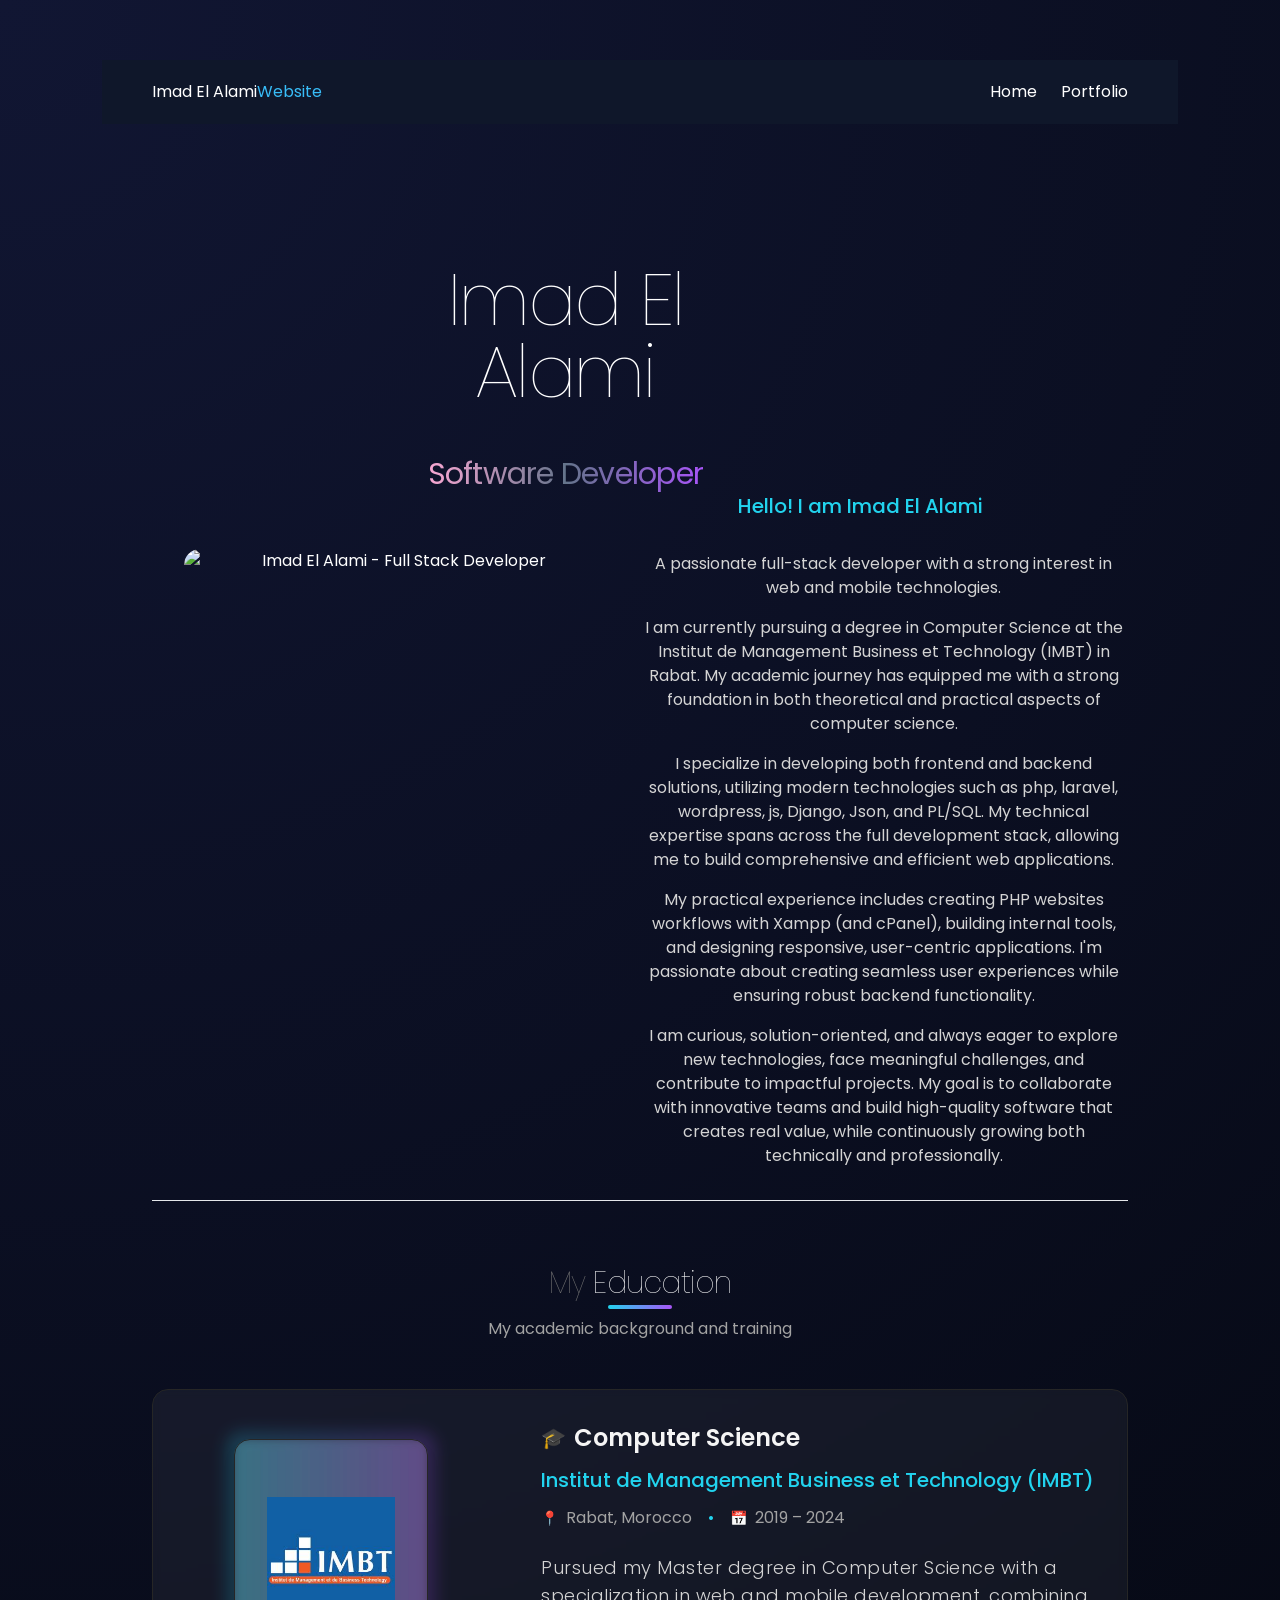
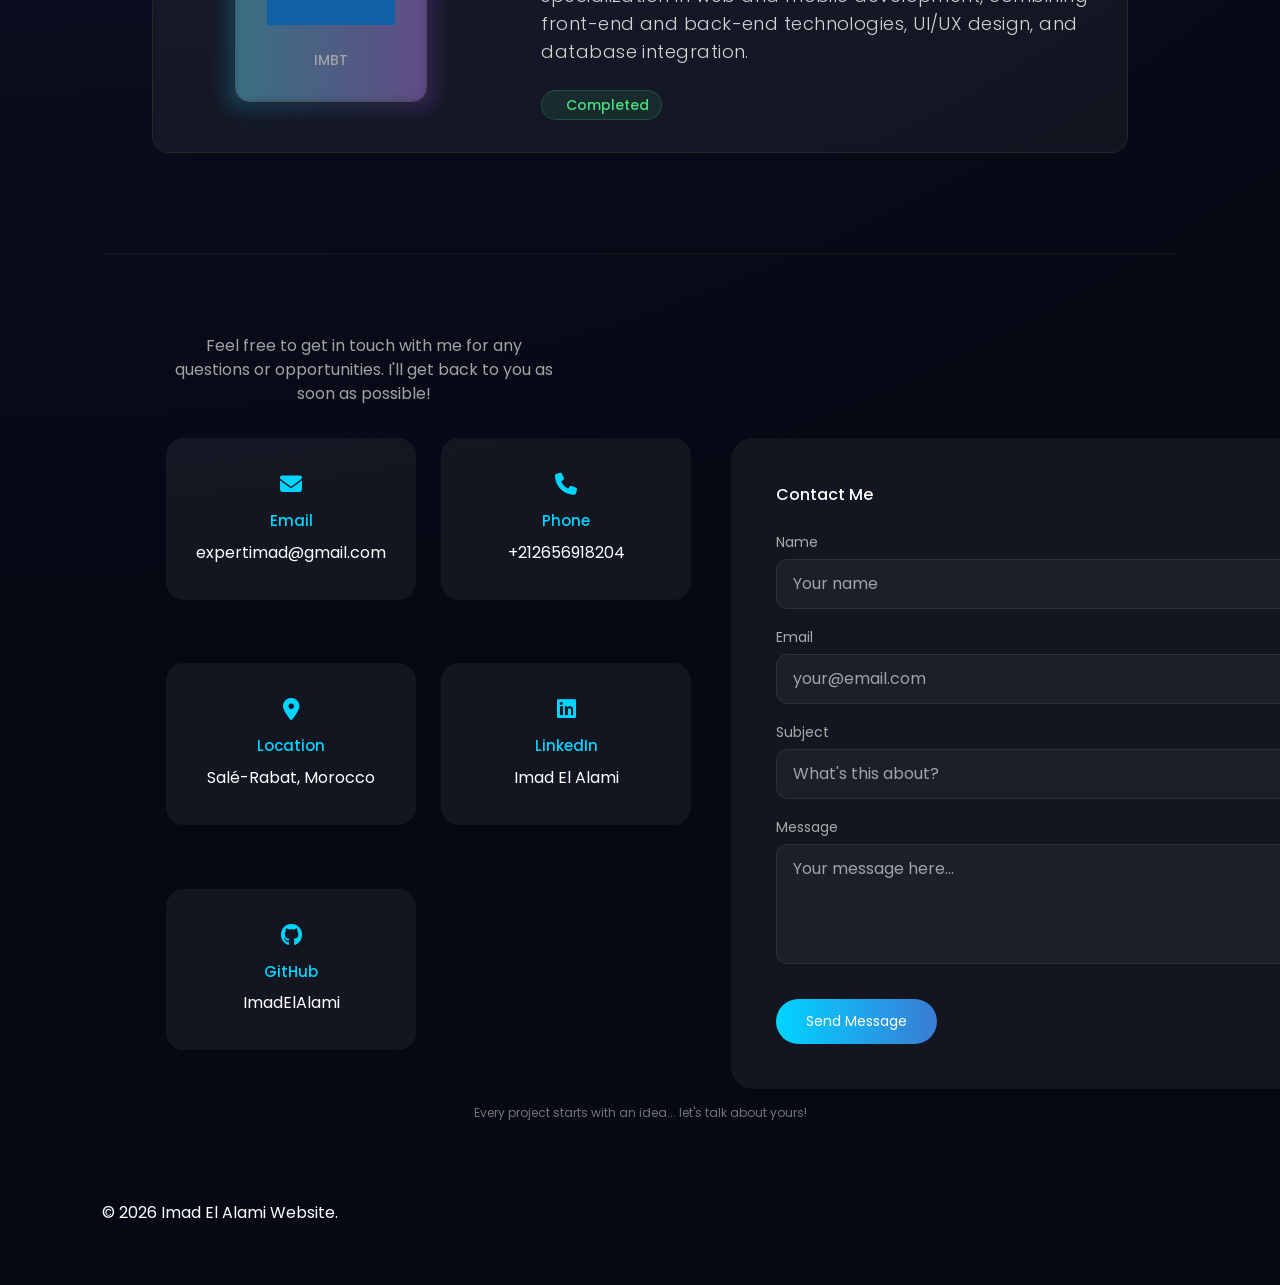
==== commit 3b9c7ff4: "added some content" ====
--- a/portfolio.html
+++ b/portfolio.html
@@ -7,6 +7,10 @@
 <link rel="stylesheet" href="style.css">
 <link rel="stylesheet" href="style1.css">
 <link rel="stylesheet" href="style2.css">
+<link href="https://fonts.googleapis.com/css2?family=Poppins:wght@300;400;500;600&display=swap" rel="stylesheet">
+<link href="https://cdnjs.cloudflare.com/ajax/libs/font-awesome/6.5.0/css/all.min.css" rel="stylesheet">
+
+
 </head>
 <body>
 
@@ -19,17 +23,65 @@
 </header>
 
 <section class="portfolio">
-  <h1>Imad El Alami</h1>
-  <div class="portfolio-grid">
-    <p>A passionate full-stack developer with a strong interest in web and mobile technologies.</p>
-<p>I am currently pursuing a degree in Computer Science at the Institut de Management Business et Technology (IMBT) in Rabat. My academic journey has equipped me with a strong foundation in both theoretical and practical aspects of computer science.</p>
-
-<p>I specialize in developing both frontend and backend solutions, utilizing modern technologies such as php, laravel, wordpress, js, Django, Json, and PL/SQL. My technical expertise spans across the full development stack, allowing me to build comprehensive and efficient web applications.</p>
-
-<p>My practical experience includes creating PHP websites workflows with Xampp (and cPanel), building internal tools, and designing responsive, user-centric applications. I'm passionate about creating seamless user experiences while ensuring robust backend functionality.</p>
-
-<p>I am curious, solution-oriented, and always eager to explore new technologies, face meaningful challenges, and contribute to impactful projects. My goal is to collaborate with innovative teams and build high-quality software that creates real value, while continuously growing both technically and professionally.</p>
+  <div class="flex-1 flex items-center justify-center">
+    <div class="container mx-auto w-full max-w-7xl px-3 sm:px-5 md:px-8 lg:px-12 flex items-center justify-center">
+      
+      <center><div class="w-full" style="position: relative;margin-left: 50%;">
+        <div class="flex flex-col items-center justify-center mx-auto max-w-3xl text-center">
+          <h1 class="pb-10 sm:pb-12 text-5xl sm:text-6xl font-thin tracking-tight lg:mt-10 lg:text-7xl"
+            style="opacity: 1; transform: none;"><span class="inline-block gradient-text-animate"
+              style="transform: translateY(-0.415813px);">Imad El Alami</span></h1><span
+            class="bg-gradient-to-r from-pink-300 via-slate-500 to-purple-500 bg-clip-text text-2xl sm:text-3xl tracking-tight text-transparent"
+            style="opacity: 1; transform: none;">Software Developer</span>
+        </div>
+      </div></center>
+
+    </div>
   </div>
+  <h1></h1>
+
+  <div class="flex flex-wrap">
+    <div class="w-full lg:w-1/2 lg:p-8">
+      <div class="flex items-center justify-center"><img class="rounded-2xl"
+          alt="Imad El Alami - Full Stack Developer" itemprop="image" width="500" height="500"
+          src="media/me.jpg"></div>
+    </div>
+    <div class="w-full lg:w-1/2">
+      
+        <h1 class="sm:text-xl text-cyan-400 font-medium" style="text-align: left; padding-left: 20%;">Hello! I am Imad El Alami</h1>
+        
+      
+      
+      <div class="flex justify lg:justify-start">
+        <div class="my-2 max-w-xl py-6 space-y-4">
+          
+          <p class="text-neutral-300">A passionate full-stack developer with a strong interest in web and mobile technologies.</p>
+
+          <p class="text-neutral-300">I am currently pursuing a degree in Computer Science at the Institut de Management Business et Technology (IMBT) in Rabat. 
+            My academic journey has equipped me with a strong foundation in both theoretical and practical aspects of computer science.</p>
+          <p class="text-neutral-300">I specialize in developing both frontend and backend solutions, utilizing modern technologies such as php, laravel, wordpress, js, Django, Json,
+             and PL/SQL. My technical expertise spans across the full development stack, allowing me to build comprehensive and efficient web applications.</p>
+          <p class="text-neutral-300">My practical experience includes creating PHP websites workflows with Xampp (and cPanel), building internal tools, and designing responsive,
+             user-centric applications. I'm passionate about creating seamless user experiences while ensuring robust backend functionality.</p>
+          <p class="text-neutral-300">I am curious, solution-oriented, and always eager to explore new technologies, face meaningful challenges, and contribute to impactful projects.
+             My goal is to collaborate with innovative teams and build high-quality software that creates real value, while continuously growing both technically and professionally.</p>
+        </div>
+      </div>
+    </div>
+  </div>
+
+  <!-- <div class="portfolio-grid">
+    <img src="media/me.jpg" style="width: 20%;" alt="">
+    <span>A passionate full-stack developer with a strong interest in web and mobile technologies.</span>
+    <br>
+<span>I am currently pursuing a degree in Computer Science at the Institut de Management Business et Technology (IMBT) in Rabat. My academic journey has equipped me with a strong foundation in both theoretical and practical aspects of computer science.</span>
+<br>
+<span>I specialize in developing both frontend and backend solutions, utilizing modern technologies such as php, laravel, wordpress, js, Django, Json, and PL/SQL. My technical expertise spans across the full development stack, allowing me to build comprehensive and efficient web applications.</span>
+<br>
+<span>My practical experience includes creating PHP websites workflows with Xampp (and cPanel), building internal tools, and designing responsive, user-centric applications. I'm passionate about creating seamless user experiences while ensuring robust backend functionality.</span>
+<br>
+<span>I am curious, solution-oriented, and always eager to explore new technologies, face meaningful challenges, and contribute to impactful projects. My goal is to collaborate with innovative teams and build high-quality software that creates real value, while continuously growing both technically and professionally.</span>
+  </div> -->
 
   <hr>
 
@@ -56,7 +108,7 @@
               <div
                 class="relative bg-white/10 backdrop-blur-sm rounded-xl sm:rounded-2xl p-4 sm:p-6 lg:p-8 shadow-lg border border-neutral-800 group-hover/logo:scale-105 transition-transform duration-300">
                 <img alt="IMBT logo" loading="lazy" decoding="async"
-                  class="w-24 h-24 sm:w-32 sm:h-32 object-contain" src="/media/IMBT.png">
+                  class="w-24 h-24 sm:w-32 sm:h-32 object-contain" src="media/IMBT.png">
                 <p class="text-center text-xs sm:text-sm text-neutral-400 mt-2 sm:mt-4 font-medium">IMBT</p>
               </div>
             </div>
@@ -112,7 +164,273 @@
         <div class="text-center">
           <p class="text-sm sm:text-base text-neutral-400">Feel free to get in touch with me for any questions or opportunities. I'll get back to you as soon as possible!</p>
         </div>
-        <div class="mt-10 grid grid-cols-1 lg:grid-cols-2 gap-10 items-start">
+        <style>
+          *{
+            margin:0;
+            padding:0;
+            box-sizing:border-box;
+            font-family:"Poppins",sans-serif;
+          }
+
+          body{
+            background: radial-gradient(circle at top left,#111633,#060914 70%);
+            color:#fff;
+            padding:60px 8%;
+          }
+
+          .top-text{
+            text-align:center;
+            max-width:700px;
+            margin:0 auto 60px auto;
+            color:#cfcfcf;
+            line-height:1.6;
+          }
+
+          .container{
+            display:grid;
+            grid-template-columns:1fr 1.3fr;
+            gap:40px;
+          }
+
+          /* LEFT SIDE */
+
+          .info-grid{
+            display:grid;
+            grid-template-columns:repeat(2,1fr);
+            gap:25px;
+          }
+
+          .card{
+            background:rgba(255,255,255,0.05);
+            border-radius:18px;
+            padding:35px 25px;
+            text-align:center;
+            transition:.3s;
+            width: 250px;
+          }
+
+          .card:hover{
+            background:rgba(255,255,255,0.08);
+            transform:translateY(-4px);
+          }
+
+          .card i{
+            font-size:22px;
+            margin-bottom:15px;
+            color:#00d4ff;
+          }
+
+          .card h3{
+            color:#00d4ff;
+            margin-bottom:8px;
+            font-size:15px;
+            font-weight:500;
+          }
+
+          .card a{
+            text-decoration:none;
+            color:#dcdcdc;
+            font-size:14px;
+          }
+
+          .card a:hover{
+            color:#00d4ff;
+          }
+
+          /* FORM */
+
+          .form-box{
+            background:rgba(255,255,255,0.05);
+            padding:45px;
+            border-radius:22px;
+            width: 300%;
+          }
+
+          .form-box h2{
+            margin-bottom:25px;
+            text-align:left;
+            font-weight:500;
+          }
+
+          .input-group{
+            margin-bottom:18px;
+          }
+
+          .input-group label{
+            font-size:14px;
+            color:#aaa;
+            display:block;
+            margin-bottom:6px;
+          }
+
+          .input-group input,
+          .input-group textarea{
+            width:100%;
+            padding:12px 16px;
+            border-radius:12px;
+            border:1px solid rgba(255,255,255,0.08);
+            background:rgba(255,255,255,0.04);
+            color:white;
+            outline:none;
+          }
+
+          textarea{
+            resize:none;
+            height:120px;
+          }
+
+          /* BUTTON FIXED */
+
+          .btn{
+            margin-top:10px;
+            padding:12px 30px;
+            border-radius:40px;
+            border:none;
+            font-size:14px;
+            cursor:pointer;
+            background:linear-gradient(90deg,#00d4ff,#3a7bd5);
+            color:white;
+            display:inline-block;
+            width:auto;
+          }
+
+          .btn:hover{
+            opacity:.9;
+          }
+
+          /* RESPONSIVE */
+
+          @media(max-width:900px){
+            .container{
+              grid-template-columns:1fr;
+            }
+            .info-grid{
+              grid-template-columns:1fr;
+            }
+            .form-box{
+              width: 100%;
+            }
+          }
+          </style>
+          </head>
+
+          <body>
+
+            <!-- <div class="top-text">
+              Feel free to get in touch with me for any questions or opportunities. 
+              I'll get back to you as soon as possible!
+            </div> -->
+
+          <div class="container">
+
+            <!-- LEFT INFO -->
+            <div class="info-grid">
+
+              <a href="mailto:expertimad@gmail.com"><div class="card">
+                <i class="fa-solid fa-envelope"></i>
+                <h3>Email</h3>
+                expertimad@gmail.com
+              </div></a>
+
+              <a href="tel:+212656918204"><div class="card">
+                <i class="fa-solid fa-phone"></i>
+                <h3>Phone</h3>
+                +212656918204
+              </div></a>
+
+              <a href="https://maps.google.com/?q=Rabat,Morocco"><div class="card">
+                <i class="fa-solid fa-location-dot"></i>
+                <h3>Location</h3>
+                Salé-Rabat, Morocco
+              </div></a>
+
+              <a href="https://www.linkedin.com/in/imad-el-alami/" target="_blank"><div class="card">
+                <i class="fa-brands fa-linkedin"></i>
+                <h3>LinkedIn</h3>
+                Imad El Alami
+              </div></a>
+
+              <a href="https://github.com/ImadElAlami" target="_blank"><div class="card">
+                <i class="fa-brands fa-github"></i>
+                <h3>GitHub</h3>
+                ImadElAlami
+              </div></a>
+
+            </div>
+
+            <!-- RIGHT FORM -->
+            <div class="form-box">
+              <h2>Contact Me</h2>
+
+              <!-- <form id="contactForm">
+                <div class="input-group">
+                  <label>Name</label>
+                  <input type="text" id="name" placeholder="Your name" required>
+                </div>
+
+                <div class="input-group">
+                  <label>Email</label>
+                  <input type="email" id="email" placeholder="your@email.com" required>
+                </div>
+
+                <div class="input-group">
+                  <label>Subject</label>
+                  <input type="text" id="subject" placeholder="What's this about?" required>
+                </div>
+
+                <div class="input-group">
+                  <label>Message</label>
+                  <textarea id="message" placeholder="Your message here..." required></textarea>
+                </div>
+
+                <button type="submit" class="btn">Send Message</button>
+                <div class="success" id="successMessage">
+                  Message sent successfully!
+                </div>
+              </form> -->
+              <form>
+                <div class="input-group">
+                  <label>Name</label>
+                  <input type="text" placeholder="Your name" required>
+                </div>
+
+                <div class="input-group">
+                  <label>Email</label>
+                  <input type="email" placeholder="your@email.com" required>
+                </div>
+
+                <div class="input-group">
+                  <label>Subject</label>
+                  <input type="text" placeholder="What's this about?" required>
+                </div>
+
+                <div class="input-group">
+                  <label>Message</label>
+                  <textarea placeholder="Your message here..." required></textarea>
+                </div>
+
+                <button class="btn">Send Message</button>
+              </form>
+            </div>
+
+          </div>
+
+          <script>
+          document.getElementById("contactForm").addEventListener("submit", function(e){
+            e.preventDefault();
+
+            const name = document.getElementById("name").value.trim();
+            const email = document.getElementById("email").value.trim();
+            const subject = document.getElementById("subject").value.trim();
+            const message = document.getElementById("message").value.trim();
+
+            if(name && email && subject && message){
+              document.getElementById("successMessage").style.display = "block";
+              this.reset();
+            }
+          });
+          </script>
+        <!-- <div class="mt-10 grid grid-cols-1 lg:grid-cols-2 gap-10 items-start">
           <div><div class="grid grid-cols-1 sm:grid-cols-2 gap-8">
             <div class="group h-full">
               <a href="mailto:expertimad@gmail.com" target="_self" rel="" aria-label="Open Email: expertimad@gmail.com" title="expertimad@gmail.com" class="block h-full p-6 bg-neutral-900/50 backdrop-blur-sm rounded-2xl border border-neutral-800/50 hover:border-neutral-700/50 hover:bg-neutral-800/50 transition-all duration-300 group-hover:scale-105">
@@ -207,10 +525,12 @@
                       </div>
                     </div>
                   </div>
-                </div>
+                </div> -->
               </div>
             </form>
-            <p class="mt-4 text-xs text-neutral-500 text-center">Every project starts with an idea... let's talk about yours!</p></div></div>
+            
+          </div>
+        <p class="mt-4 text-xs text-neutral-500 text-center">Every project starts with an idea... let's talk about yours!</p></div>
 <footer>
   <p>© 2026 Imad El Alami Website.</p>
 </footer>
--- a/style.css
+++ b/style.css
@@ -17,6 +17,18 @@
   background: #0f172a;
   position: sticky;
   top: 0;
+}
+
+img,svg,video,canvas,audio,iframe,embed,object {
+    display: block;
+    vertical-align: middle
+}
+
+img,video {
+    max-width: 100%;
+    height: auto;
+    margin-top: 25px;
+    margin-bottom: 25px;
 }
 
 nav a {
@@ -59,6 +71,16 @@
   text-align: center;
 }
 
+img,svg,video,canvas,audio,iframe,embed,object {
+    display: block;
+    vertical-align: middle
+}
+
+img,video {
+    max-width: 100%;
+    height: auto
+}
+
 .cards {
   display: flex;
   justify-content: center;
@@ -66,11 +88,11 @@
   margin-top: 40px;
 }
 
-.card {
+.cardindex {
   background: #1e293b;
   padding: 30px;
   border-radius: 8px;
-  width: 250px;
+  width: 500px;
 }
 
 .portfolio {
@@ -118,3 +140,16 @@
   cursor: pointer;
   border-radius: 5px;
 }
+
+/* Mobile: stack cards vertically */
+@media (max-width: 768px) {
+  .cards {
+    flex-direction: column;
+    align-items: center; /* center the cards */
+  }
+
+  .cardindex {
+    width: 100%;
+    max-width: 400px; /* keeps it nice and not too wide */
+  }
+}
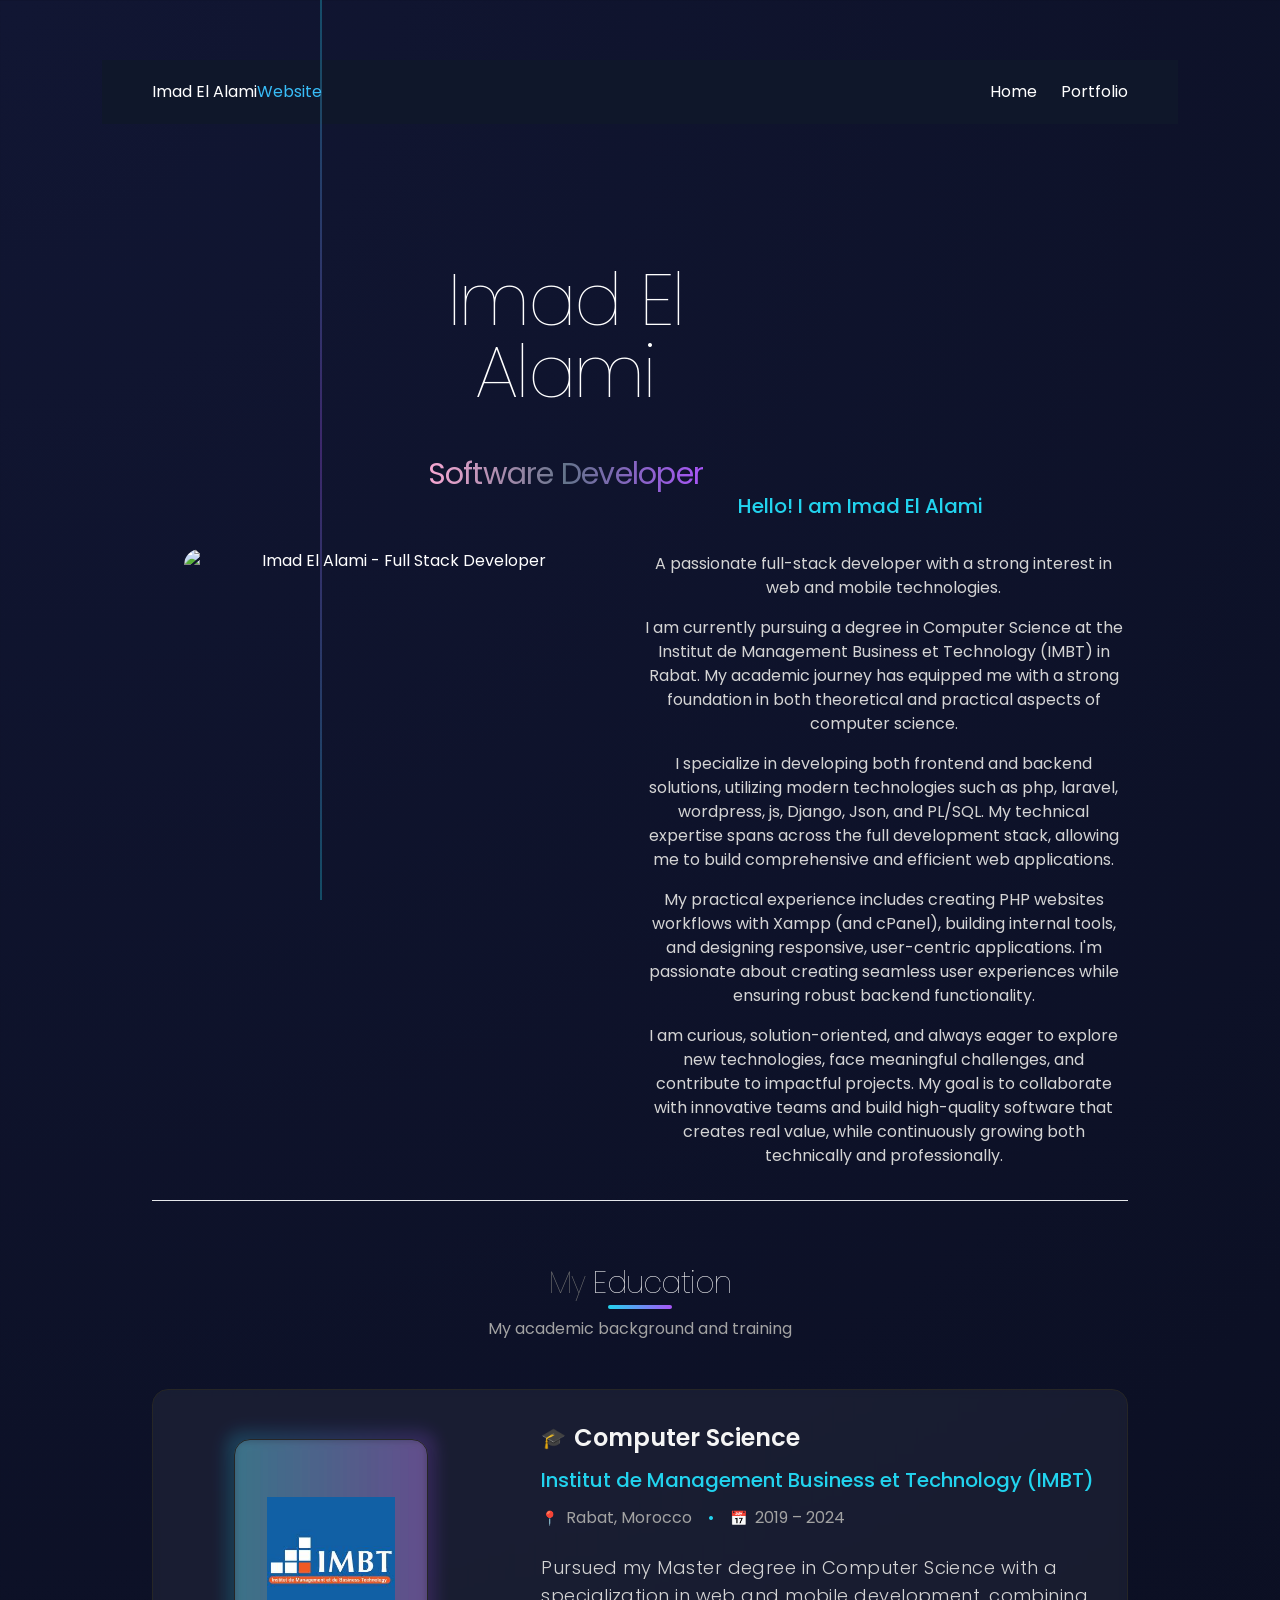
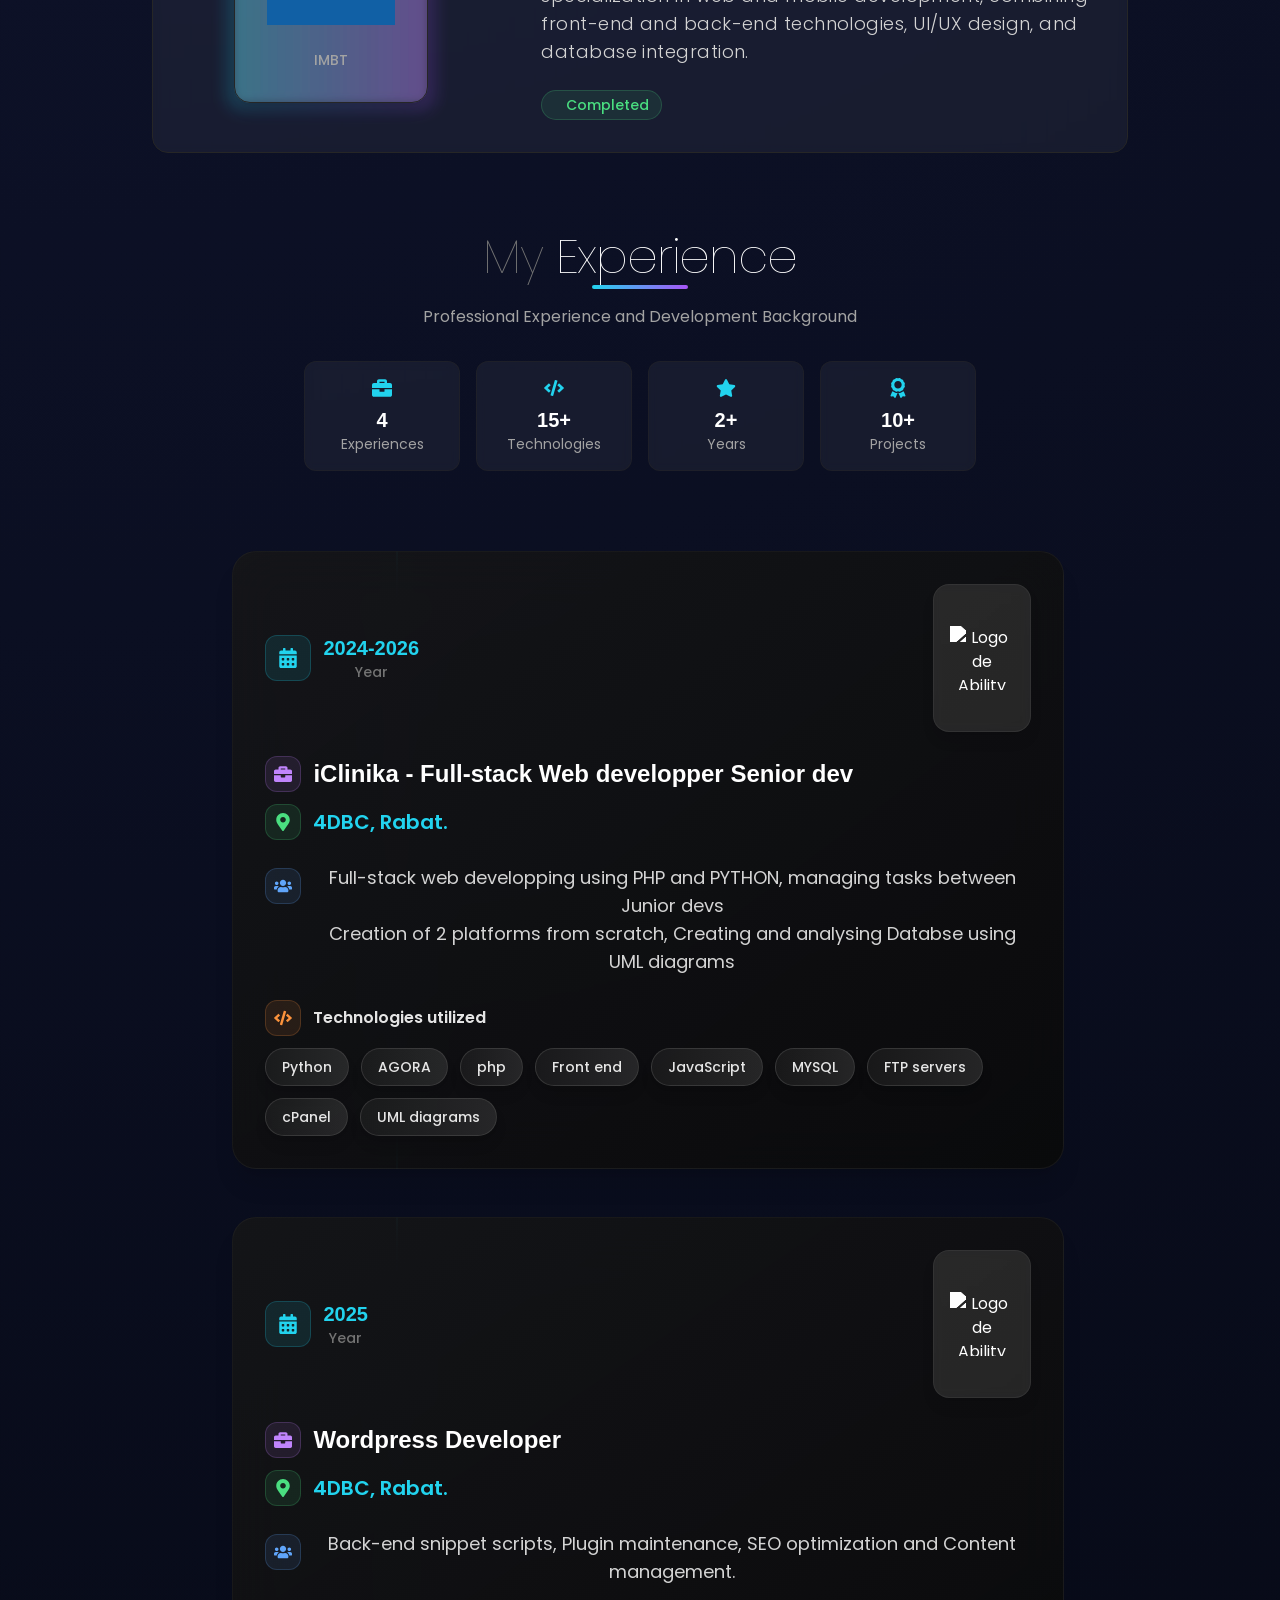
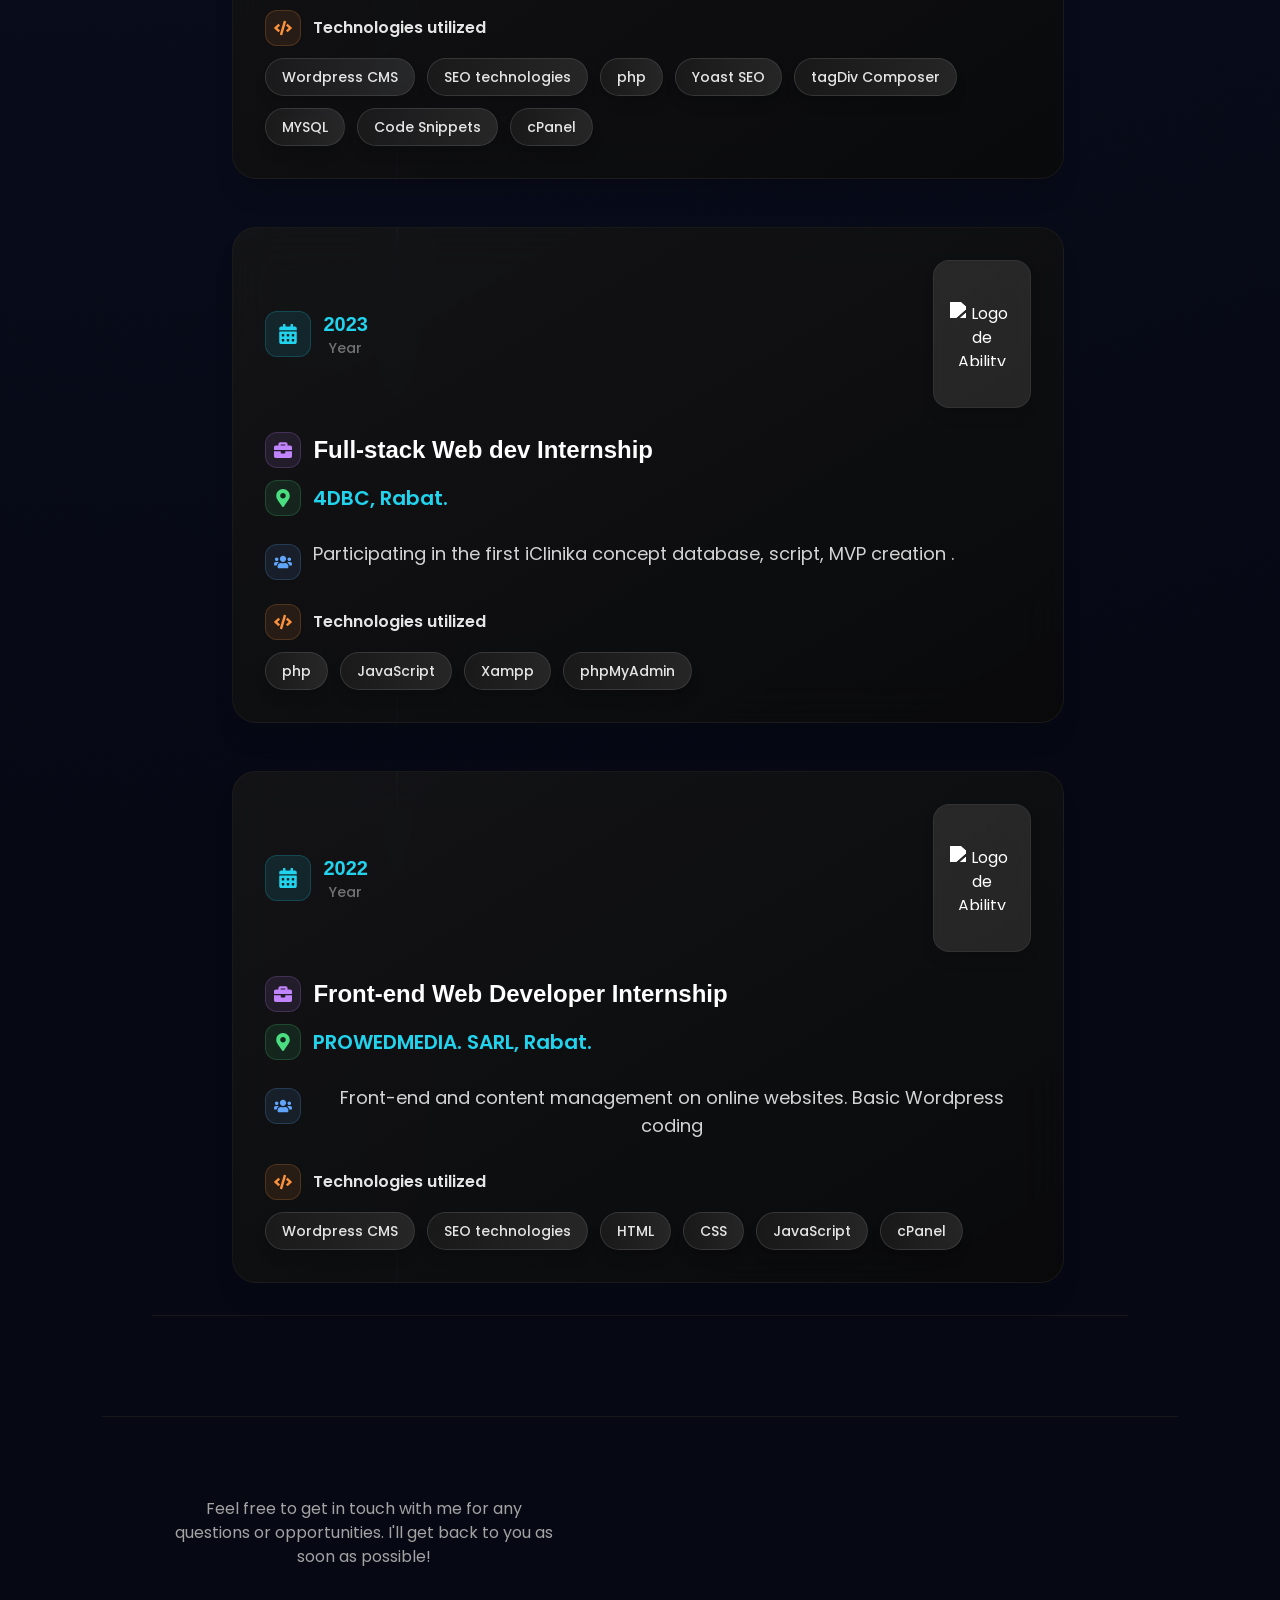
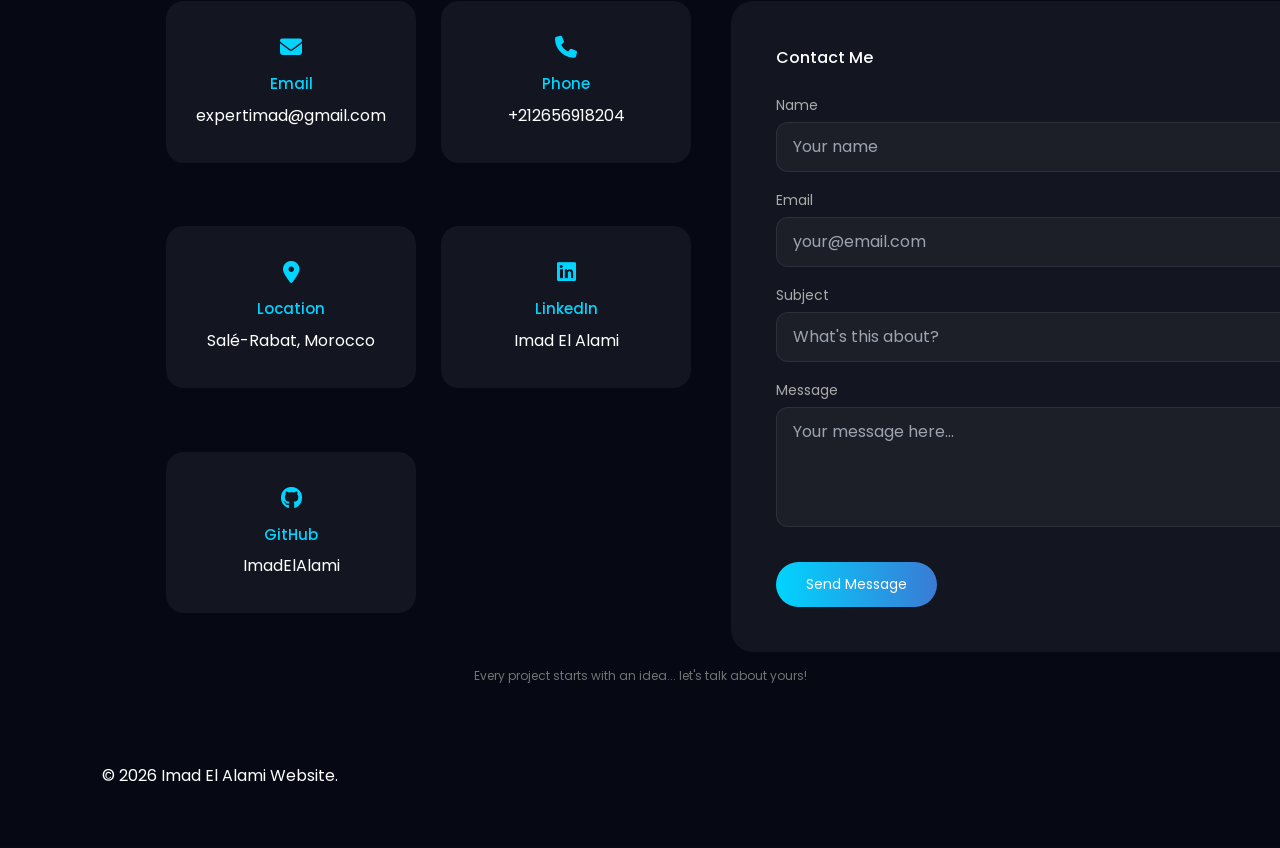
==== commit adc9eb69: "added previous experience area still there is that blue vertical line" ====
--- a/portfolio.html
+++ b/portfolio.html
@@ -70,18 +70,7 @@
     </div>
   </div>
 
-  <!-- <div class="portfolio-grid">
-    <img src="media/me.jpg" style="width: 20%;" alt="">
-    <span>A passionate full-stack developer with a strong interest in web and mobile technologies.</span>
-    <br>
-<span>I am currently pursuing a degree in Computer Science at the Institut de Management Business et Technology (IMBT) in Rabat. My academic journey has equipped me with a strong foundation in both theoretical and practical aspects of computer science.</span>
-<br>
-<span>I specialize in developing both frontend and backend solutions, utilizing modern technologies such as php, laravel, wordpress, js, Django, Json, and PL/SQL. My technical expertise spans across the full development stack, allowing me to build comprehensive and efficient web applications.</span>
-<br>
-<span>My practical experience includes creating PHP websites workflows with Xampp (and cPanel), building internal tools, and designing responsive, user-centric applications. I'm passionate about creating seamless user experiences while ensuring robust backend functionality.</span>
-<br>
-<span>I am curious, solution-oriented, and always eager to explore new technologies, face meaningful challenges, and contribute to impactful projects. My goal is to collaborate with innovative teams and build high-quality software that creates real value, while continuously growing both technically and professionally.</span>
-  </div> -->
+  
 
   <hr>
 
@@ -150,10 +139,546 @@
       
     </div>
   </div>
+  <!-- experience div -->
+  <div id="experience" class="border-b border-neutral-900 pb-4 lg:pb-8">
+    <!-- experience header -->
+    <div class="text-center my-12 sm:my-16 lg:my-20">
+      <h1 class="text-3xl sm:text-4xl md:text-5xl font-thin tracking-tight mb-4 relative"
+        style="opacity: 1; transform: none;"><span class="text-neutral-500">My</span> Experience<div
+          class="absolute -bottom-2 left-1/2 transform -translate-x-1/2 w-16 sm:w-20 lg:w-24 h-1 bg-gradient-to-r from-cyan-400 to-purple-500 rounded-full">
+        </div>
+      </h1>
+      <p class="text-sm sm:text-base text-neutral-400 mt-6" style="opacity: 1; transform: none;">Professional Experience
+        and Development Background</p>
+      <div class="mt-8 grid grid-cols-2 sm:grid-cols-4 gap-4 max-w-2xl mx-auto" style="opacity: 1; transform: none;">
+        <div
+          class="text-center p-3 sm:p-4 bg-white/5 backdrop-blur-sm rounded-xl border border-neutral-800/50 hover:border-cyan-400/30 transition-all duration-300">
+          <svg stroke="currentColor" fill="currentColor" stroke-width="0" viewBox="0 0 512 512"
+            class="text-cyan-400 text-lg sm:text-xl mx-auto mb-2" height="1em" width="1em"
+            xmlns="http://www.w3.org/2000/svg">
+            <path
+              d="M320 336c0 8.84-7.16 16-16 16h-96c-8.84 0-16-7.16-16-16v-48H0v144c0 25.6 22.4 48 48 48h416c25.6 0 48-22.4 48-48V288H320v48zm144-208h-80V80c0-25.6-22.4-48-48-48H176c-25.6 0-48 22.4-48 48v48H48c-25.6 0-48 22.4-48 48v80h512v-80c0-25.6-22.4-48-48-48zm-144 0H192V96h128v32z">
+            </path>
+          </svg>
+          <p class="text-lg sm:text-xl font-bold text-white">4</p>
+          <p class="text-xs sm:text-sm text-neutral-400">Experiences</p>
+        </div>
+        <div
+          class="text-center p-3 sm:p-4 bg-white/5 backdrop-blur-sm rounded-xl border border-neutral-800/50 hover:border-cyan-400/30 transition-all duration-300">
+          <svg stroke="currentColor" fill="currentColor" stroke-width="0" viewBox="0 0 640 512"
+            class="text-cyan-400 text-lg sm:text-xl mx-auto mb-2" height="1em" width="1em"
+            xmlns="http://www.w3.org/2000/svg">
+            <path
+              d="M278.9 511.5l-61-17.7c-6.4-1.8-10-8.5-8.2-14.9L346.2 8.7c1.8-6.4 8.5-10 14.9-8.2l61 17.7c6.4 1.8 10 8.5 8.2 14.9L293.8 503.3c-1.9 6.4-8.5 10.1-14.9 8.2zm-114-112.2l43.5-46.4c4.6-4.9 4.3-12.7-.8-17.2L117 256l90.6-79.7c5.1-4.5 5.5-12.3.8-17.2l-43.5-46.4c-4.5-4.8-12.1-5.1-17-.5L3.8 247.2c-5.1 4.7-5.1 12.8 0 17.5l144.1 135.1c4.9 4.6 12.5 4.4 17-.5zm327.2.6l144.1-135.1c5.1-4.7 5.1-12.8 0-17.5L492.1 112.1c-4.8-4.5-12.4-4.3-17 .5L431.6 159c-4.6 4.9-4.3 12.7.8 17.2L523 256l-90.6 79.7c-5.1 4.5-5.5 12.3-.8 17.2l43.5 46.4c4.5 4.9 12.1 5.1 17 .6z">
+            </path>
+          </svg>
+          <p class="text-lg sm:text-xl font-bold text-white">15+</p>
+          <p class="text-xs sm:text-sm text-neutral-400">Technologies</p>
+        </div>
+        <div
+          class="text-center p-3 sm:p-4 bg-white/5 backdrop-blur-sm rounded-xl border border-neutral-800/50 hover:border-cyan-400/30 transition-all duration-300">
+          <svg stroke="currentColor" fill="currentColor" stroke-width="0" viewBox="0 0 576 512"
+            class="text-cyan-400 text-lg sm:text-xl mx-auto mb-2" height="1em" width="1em"
+            xmlns="http://www.w3.org/2000/svg">
+            <path
+              d="M259.3 17.8L194 150.2 47.9 171.5c-26.2 3.8-36.7 36.1-17.7 54.6l105.7 103-25 145.5c-4.5 26.3 23.2 46 46.4 33.7L288 439.6l130.7 68.7c23.2 12.2 50.9-7.4 46.4-33.7l-25-145.5 105.7-103c19-18.5 8.5-50.8-17.7-54.6L382 150.2 316.7 17.8c-11.7-23.6-45.6-23.9-57.4 0z">
+            </path>
+          </svg>
+          <p class="text-lg sm:text-xl font-bold text-white">2+</p>
+          <p class="text-xs sm:text-sm text-neutral-400">Years</p>
+        </div>
+        <div
+          class="text-center p-3 sm:p-4 bg-white/5 backdrop-blur-sm rounded-xl border border-neutral-800/50 hover:border-cyan-400/30 transition-all duration-300">
+          <svg stroke="currentColor" fill="currentColor" stroke-width="0" viewBox="0 0 384 512"
+            class="text-cyan-400 text-lg sm:text-xl mx-auto mb-2" height="1em" width="1em"
+            xmlns="http://www.w3.org/2000/svg">
+            <path
+              d="M97.12 362.63c-8.69-8.69-4.16-6.24-25.12-11.85-9.51-2.55-17.87-7.45-25.43-13.32L1.2 448.7c-4.39 10.77 3.81 22.47 15.43 22.03l52.69-2.01L105.56 507c8 8.44 22.04 5.81 26.43-4.96l52.05-127.62c-10.84 6.04-22.87 9.58-35.31 9.58-19.5 0-37.82-7.59-51.61-21.37zM382.8 448.7l-45.37-111.24c-7.56 5.88-15.92 10.77-25.43 13.32-21.07 5.64-16.45 3.18-25.12 11.85-13.79 13.78-32.12 21.37-51.62 21.37-12.44 0-24.47-3.55-35.31-9.58L252 502.04c4.39 10.77 18.44 13.4 26.43 4.96l36.25-38.28 52.69 2.01c11.62.44 19.82-11.27 15.43-22.03zM263 340c15.28-15.55 17.03-14.21 38.79-20.14 13.89-3.79 24.75-14.84 28.47-28.98 7.48-28.4 5.54-24.97 25.95-45.75 10.17-10.35 14.14-25.44 10.42-39.58-7.47-28.38-7.48-24.42 0-52.83 3.72-14.14-.25-29.23-10.42-39.58-20.41-20.78-18.47-17.36-25.95-45.75-3.72-14.14-14.58-25.19-28.47-28.98-27.88-7.61-24.52-5.62-44.95-26.41-10.17-10.35-25-14.4-38.89-10.61-27.87 7.6-23.98 7.61-51.9 0-13.89-3.79-28.72.25-38.89 10.61-20.41 20.78-17.05 18.8-44.94 26.41-13.89 3.79-24.75 14.84-28.47 28.98-7.47 28.39-5.54 24.97-25.95 45.75-10.17 10.35-14.15 25.44-10.42 39.58 7.47 28.36 7.48 24.4 0 52.82-3.72 14.14.25 29.23 10.42 39.59 20.41 20.78 18.47 17.35 25.95 45.75 3.72 14.14 14.58 25.19 28.47 28.98C104.6 325.96 106.27 325 121 340c13.23 13.47 33.84 15.88 49.74 5.82a39.676 39.676 0 0 1 42.53 0c15.89 10.06 36.5 7.65 49.73-5.82zM97.66 175.96c0-53.03 42.24-96.02 94.34-96.02s94.34 42.99 94.34 96.02-42.24 96.02-94.34 96.02-94.34-42.99-94.34-96.02z">
+            </path>
+          </svg>
+          <p class="text-lg sm:text-xl font-bold text-white">10+</p>
+          <p class="text-xs sm:text-sm text-neutral-400">Projects</p>
+        </div>
+      </div>
+    </div>
+
+
+    <div class="absolute left-4 sm:left-6 lg:left-1/4 top-0 bottom-0 w-0.5 bg-gradient-to-b from-cyan-400 via-purple-500 to-cyan-400 opacity-30 hidden md:block"></div>
+    <div class="space-y-4 sm:space-y-6 md:space-y-8 lg:space-y-12">
+
+    
+    <!-- 4dbc iclinika -->
+    <div class="relative max-w-6xl mx-auto px-4 sm:px-6 lg:px-8" style="opacity: 1;">
+      <div
+        class="absolute left-4 sm:left-6 lg:left-1/4 top-0 bottom-0 w-0.5 bg-gradient-to-b from-cyan-400 via-purple-500 to-cyan-400 opacity-30 hidden md:block">
+      </div>
+      <div class="space-y-4 sm:space-y-6 md:space-y-8 lg:space-y-12">
+        <div class="group relative" style="opacity: 1; transform: none;">
+          <div class="ml-0 sm:ml-4 md:ml-8 lg:ml-0 lg:pl-12 lg:pr-8">
+            <div
+              class="bg-gradient-to-br from-neutral-900/80 to-neutral-950/90 backdrop-blur-xl rounded-2xl sm:rounded-2xl lg:rounded-3xl border border-neutral-800/50 hover:border-cyan-400/40 transition-all duration-500 shadow-xl hover:shadow-2xl hover:shadow-cyan-400/10 p-5 sm:p-5 md:p-6 lg:p-8 relative overflow-hidden">
+              <div
+                class="flex flex-col sm:flex-row sm:items-center justify-between mb-4 sm:mb-6 gap-3 sm:gap-4 relative z-10">
+                <div class="flex items-center gap-2 sm:gap-3">
+                  <div class="p-1.5 sm:p-2 lg:p-3 bg-cyan-400/10 rounded-lg sm:rounded-xl border border-cyan-400/20"><svg
+                      stroke="currentColor" fill="currentColor" stroke-width="0" viewBox="0 0 448 512"
+                      class="text-cyan-400 text-sm sm:text-lg lg:text-xl" height="1em" width="1em"
+                      xmlns="http://www.w3.org/2000/svg">
+                      <path
+                        d="M0 464c0 26.5 21.5 48 48 48h352c26.5 0 48-21.5 48-48V192H0v272zm320-196c0-6.6 5.4-12 12-12h40c6.6 0 12 5.4 12 12v40c0 6.6-5.4 12-12 12h-40c-6.6 0-12-5.4-12-12v-40zm0 128c0-6.6 5.4-12 12-12h40c6.6 0 12 5.4 12 12v40c0 6.6-5.4 12-12 12h-40c-6.6 0-12-5.4-12-12v-40zM192 268c0-6.6 5.4-12 12-12h40c6.6 0 12 5.4 12 12v40c0 6.6-5.4 12-12 12h-40c-6.6 0-12-5.4-12-12v-40zm0 128c0-6.6 5.4-12 12-12h40c6.6 0 12 5.4 12 12v40c0 6.6-5.4 12-12 12h-40c-6.6 0-12-5.4-12-12v-40zM64 268c0-6.6 5.4-12 12-12h40c6.6 0 12 5.4 12 12v40c0 6.6-5.4 12-12 12H76c-6.6 0-12-5.4-12-12v-40zm0 128c0-6.6 5.4-12 12-12h40c6.6 0 12 5.4 12 12v40c0 6.6-5.4 12-12 12H76c-6.6 0-12-5.4-12-12v-40zM400 64h-48V16c0-8.8-7.2-16-16-16h-32c-8.8 0-16 7.2-16 16v48H160V16c0-8.8-7.2-16-16-16h-32c-8.8 0-16 7.2-16 16v48H48C21.5 64 0 85.5 0 112v48h448v-48c0-26.5-21.5-48-48-48z">
+                      </path>
+                    </svg></div>
+                  <div>
+                    <p class="text-base sm:text-lg lg:text-xl font-bold text-cyan-400"
+                      style="opacity: 1; transform: none;">2024-2026</p>
+                    <p class="text-xs sm:text-sm text-neutral-500 font-medium">Year</p>
+                  </div>
+                </div>
+                <div class="relative">
+                  <div
+                    class="bg-white/10 backdrop-blur-sm rounded-xl sm:rounded-2xl p-2 sm:p-3 lg:p-4 shadow-lg border border-neutral-700/50 group-hover:border-cyan-400/40 transition-all duration-300">
+                    <img alt="Logo de Ability Management, Rabat. " loading="lazy" decoding="async"
+                      class="w-8 h-8 sm:w-12 sm:h-12 lg:w-16 lg:h-16 object-contain filter brightness-0 invert group-hover:brightness-100 group-hover:invert-0 transition-all duration-500"
+                      src="/assets/AbilityManagementlogo_transparent_4x%20(1)-DNnH-5z5.png"></div>
+                  <div
+                    class="absolute inset-0 bg-gradient-to-r from-cyan-400/0 to-purple-500/0 rounded-xl sm:rounded-2xl blur-xl group-hover:from-cyan-400/20 group-hover:to-purple-500/20 transition-all duration-500 opacity-0 group-hover:opacity-100">
+                  </div>
+                </div>
+              </div>
+              <div class="mb-4 sm:mb-6 relative z-10" style="opacity: 1; transform: none;">
+                <div class="flex items-center gap-2 sm:gap-3 mb-2 sm:mb-3">
+                  <div class="p-1.5 sm:p-2 bg-purple-400/10 rounded-lg sm:rounded-xl border border-purple-400/20"><svg
+                      stroke="currentColor" fill="currentColor" stroke-width="0" viewBox="0 0 512 512"
+                      class="text-purple-400 text-sm sm:text-lg" height="1em" width="1em"
+                      xmlns="http://www.w3.org/2000/svg">
+                      <path
+                        d="M320 336c0 8.84-7.16 16-16 16h-96c-8.84 0-16-7.16-16-16v-48H0v144c0 25.6 22.4 48 48 48h416c25.6 0 48-22.4 48-48V288H320v48zm144-208h-80V80c0-25.6-22.4-48-48-48H176c-25.6 0-48 22.4-48 48v48H48c-25.6 0-48 22.4-48 48v80h512v-80c0-25.6-22.4-48-48-48zm-144 0H192V96h128v32z">
+                      </path>
+                    </svg></div>
+                  <h3
+                    class="text-lg sm:text-xl lg:text-2xl font-bold text-white group-hover:text-cyan-400 transition-colors duration-300">
+                    iClinika - Full-stack Web developper Senior dev</h3>
+                </div>
+                <div class="flex items-center gap-2 sm:gap-3">
+                  <div class="p-1.5 sm:p-2 bg-green-400/10 rounded-lg sm:rounded-xl border border-green-400/20"><svg
+                      stroke="currentColor" fill="currentColor" stroke-width="0" viewBox="0 0 384 512"
+                      class="text-green-400 text-sm sm:text-lg" height="1em" width="1em"
+                      xmlns="http://www.w3.org/2000/svg">
+                      <path
+                        d="M172.268 501.67C26.97 291.031 0 269.413 0 192 0 85.961 85.961 0 192 0s192 85.961 192 192c0 77.413-26.97 99.031-172.268 309.67-9.535 13.774-29.93 13.773-39.464 0zM192 272c44.183 0 80-35.817 80-80s-35.817-80-80-80-80 35.817-80 80 35.817 80 80 80z">
+                      </path>
+                    </svg></div>
+                  <div class="flex items-center gap-2">
+                    <h4 class="text-base sm:text-lg lg:text-xl font-semibold text-cyan-400">4DBC, Rabat.
+                    </h4>
+                  </div>
+                </div>
+              </div>
+              <div class="mb-4 sm:mb-6 relative z-10" style="opacity: 1; transform: none;">
+                <div class="flex items-start gap-2 sm:gap-3">
+                  <div
+                    class="p-1.5 sm:p-2 bg-blue-400/10 rounded-lg sm:rounded-xl border border-blue-400/20 mt-0.5 sm:mt-1">
+                    <svg stroke="currentColor" fill="currentColor" stroke-width="0" viewBox="0 0 640 512"
+                      class="text-blue-400 text-sm sm:text-lg" height="1em" width="1em"
+                      xmlns="http://www.w3.org/2000/svg">
+                      <path
+                        d="M96 224c35.3 0 64-28.7 64-64s-28.7-64-64-64-64 28.7-64 64 28.7 64 64 64zm448 0c35.3 0 64-28.7 64-64s-28.7-64-64-64-64 28.7-64 64 28.7 64 64 64zm32 32h-64c-17.6 0-33.5 7.1-45.1 18.6 40.3 22.1 68.9 62 75.1 109.4h66c17.7 0 32-14.3 32-32v-32c0-35.3-28.7-64-64-64zm-256 0c61.9 0 112-50.1 112-112S381.9 32 320 32 208 82.1 208 144s50.1 112 112 112zm76.8 32h-8.3c-20.8 10-43.9 16-68.5 16s-47.6-6-68.5-16h-8.3C179.6 288 128 339.6 128 403.2V432c0 26.5 21.5 48 48 48h288c26.5 0 48-21.5 48-48v-28.8c0-63.6-51.6-115.2-115.2-115.2zm-223.7-13.4C161.5 263.1 145.6 256 128 256H64c-35.3 0-64 28.7-64 64v32c0 17.7 14.3 32 32 32h65.9c6.3-47.4 34.9-87.3 75.2-109.4z">
+                      </path>
+                    </svg></div>
+                  <p class="text-xs sm:text-sm lg:text-base xl:text-lg text-neutral-300 leading-relaxed">Full-stack web developping using PHP and PYTHON, managing tasks between Junior devs <br>Creation of 2 platforms from scratch, Creating and analysing Databse using UML diagrams</p>
+                  
+                </div>
+              </div>
+              <div class="space-y-2 sm:space-y-3 relative z-10" style="opacity: 1; transform: none;">
+                <div class="flex items-center gap-2 sm:gap-3">
+                  <div class="p-1.5 sm:p-2 bg-orange-400/10 rounded-lg sm:rounded-xl border border-orange-400/20"><svg
+                      stroke="currentColor" fill="currentColor" stroke-width="0" viewBox="0 0 640 512"
+                      class="text-orange-400 text-sm sm:text-lg" height="1em" width="1em"
+                      xmlns="http://www.w3.org/2000/svg">
+                      <path
+                        d="M278.9 511.5l-61-17.7c-6.4-1.8-10-8.5-8.2-14.9L346.2 8.7c1.8-6.4 8.5-10 14.9-8.2l61 17.7c6.4 1.8 10 8.5 8.2 14.9L293.8 503.3c-1.9 6.4-8.5 10.1-14.9 8.2zm-114-112.2l43.5-46.4c4.6-4.9 4.3-12.7-.8-17.2L117 256l90.6-79.7c5.1-4.5 5.5-12.3.8-17.2l-43.5-46.4c-4.5-4.8-12.1-5.1-17-.5L3.8 247.2c-5.1 4.7-5.1 12.8 0 17.5l144.1 135.1c4.9 4.6 12.5 4.4 17-.5zm327.2.6l144.1-135.1c5.1-4.7 5.1-12.8 0-17.5L492.1 112.1c-4.8-4.5-12.4-4.3-17 .5L431.6 159c-4.6 4.9-4.3 12.7.8 17.2L523 256l-90.6 79.7c-5.1 4.5-5.5 12.3-.8 17.2l43.5 46.4c4.5 4.9 12.1 5.1 17 .6z">
+                      </path>
+                    </svg></div>
+                  <h5 class="text-xs sm:text-sm lg:text-base font-semibold text-neutral-200">Technologies utilized</h5>
+                </div>
+                <div class="flex flex-wrap gap-1.5 sm:gap-2 lg:gap-3"><span
+                    class="px-2 py-1 sm:px-3 sm:py-1.5 lg:px-4 lg:py-2 rounded-full bg-gradient-to-r from-neutral-800/50 to-neutral-700/50 text-xs sm:text-sm font-medium text-neutral-200 border border-neutral-600/50 hover:border-cyan-400/50 hover:bg-gradient-to-r hover:from-cyan-400/10 hover:to-purple-500/10 transition-all duration-300 shadow-lg hover:shadow-xl"
+                    style="opacity: 1; transform: none;">Python</span><span
+                    class="px-2 py-1 sm:px-3 sm:py-1.5 lg:px-4 lg:py-2 rounded-full bg-gradient-to-r from-neutral-800/50 to-neutral-700/50 text-xs sm:text-sm font-medium text-neutral-200 border border-neutral-600/50 hover:border-cyan-400/50 hover:bg-gradient-to-r hover:from-cyan-400/10 hover:to-purple-500/10 transition-all duration-300 shadow-lg hover:shadow-xl"
+                    style="opacity: 1; transform: none;">AGORA</span><span
+                    class="px-2 py-1 sm:px-3 sm:py-1.5 lg:px-4 lg:py-2 rounded-full bg-gradient-to-r from-neutral-800/50 to-neutral-700/50 text-xs sm:text-sm font-medium text-neutral-200 border border-neutral-600/50 hover:border-cyan-400/50 hover:bg-gradient-to-r hover:from-cyan-400/10 hover:to-purple-500/10 transition-all duration-300 shadow-lg hover:shadow-xl"
+                    style="opacity: 1; transform: none;">php</span><span
+                    class="px-2 py-1 sm:px-3 sm:py-1.5 lg:px-4 lg:py-2 rounded-full bg-gradient-to-r from-neutral-800/50 to-neutral-700/50 text-xs sm:text-sm font-medium text-neutral-200 border border-neutral-600/50 hover:border-cyan-400/50 hover:bg-gradient-to-r hover:from-cyan-400/10 hover:to-purple-500/10 transition-all duration-300 shadow-lg hover:shadow-xl"
+                    style="opacity: 1; transform: none;">Front end</span><span
+                    class="px-2 py-1 sm:px-3 sm:py-1.5 lg:px-4 lg:py-2 rounded-full bg-gradient-to-r from-neutral-800/50 to-neutral-700/50 text-xs sm:text-sm font-medium text-neutral-200 border border-neutral-600/50 hover:border-cyan-400/50 hover:bg-gradient-to-r hover:from-cyan-400/10 hover:to-purple-500/10 transition-all duration-300 shadow-lg hover:shadow-xl"
+                    style="opacity: 1; transform: none;">JavaScript</span><span
+                    class="px-2 py-1 sm:px-3 sm:py-1.5 lg:px-4 lg:py-2 rounded-full bg-gradient-to-r from-neutral-800/50 to-neutral-700/50 text-xs sm:text-sm font-medium text-neutral-200 border border-neutral-600/50 hover:border-cyan-400/50 hover:bg-gradient-to-r hover:from-cyan-400/10 hover:to-purple-500/10 transition-all duration-300 shadow-lg hover:shadow-xl"
+                    style="opacity: 1; transform: none;">MYSQL</span><span
+                    class="px-2 py-1 sm:px-3 sm:py-1.5 lg:px-4 lg:py-2 rounded-full bg-gradient-to-r from-neutral-800/50 to-neutral-700/50 text-xs sm:text-sm font-medium text-neutral-200 border border-neutral-600/50 hover:border-cyan-400/50 hover:bg-gradient-to-r hover:from-cyan-400/10 hover:to-purple-500/10 transition-all duration-300 shadow-lg hover:shadow-xl"
+                    style="opacity: 1; transform: none;">FTP servers</span><span
+                    class="px-2 py-1 sm:px-3 sm:py-1.5 lg:px-4 lg:py-2 rounded-full bg-gradient-to-r from-neutral-800/50 to-neutral-700/50 text-xs sm:text-sm font-medium text-neutral-200 border border-neutral-600/50 hover:border-cyan-400/50 hover:bg-gradient-to-r hover:from-cyan-400/10 hover:to-purple-500/10 transition-all duration-300 shadow-lg hover:shadow-xl"
+                    style="opacity: 1; transform: none;">cPanel</span><span
+                    class="px-2 py-1 sm:px-3 sm:py-1.5 lg:px-4 lg:py-2 rounded-full bg-gradient-to-r from-neutral-800/50 to-neutral-700/50 text-xs sm:text-sm font-medium text-neutral-200 border border-neutral-600/50 hover:border-cyan-400/50 hover:bg-gradient-to-r hover:from-cyan-400/10 hover:to-purple-500/10 transition-all duration-300 shadow-lg hover:shadow-xl"
+                    style="opacity: 1; transform: none;">UML diagrams</span></div>
+              </div>
+              
+            </div>
+          </div>
+        </div>
+        
+      </div>
+    </div>
+    <!-- 4dbc tbn -->
+    <div class="relative max-w-6xl mx-auto px-4 sm:px-6 lg:px-8" style="opacity: 1;">
+      <div
+        class="absolute left-4 sm:left-6 lg:left-1/4 top-0 bottom-0 w-0.5 bg-gradient-to-b from-cyan-400 via-purple-500 to-cyan-400 opacity-30 hidden md:block">
+      </div>
+      <div class="space-y-4 sm:space-y-6 md:space-y-8 lg:space-y-12">
+        <div class="group relative" style="opacity: 1; transform: none;">
+          <div class="ml-0 sm:ml-4 md:ml-8 lg:ml-0 lg:pl-12 lg:pr-8">
+            <div
+              class="bg-gradient-to-br from-neutral-900/80 to-neutral-950/90 backdrop-blur-xl rounded-2xl sm:rounded-2xl lg:rounded-3xl border border-neutral-800/50 hover:border-cyan-400/40 transition-all duration-500 shadow-xl hover:shadow-2xl hover:shadow-cyan-400/10 p-5 sm:p-5 md:p-6 lg:p-8 relative overflow-hidden">
+              <div
+                class="flex flex-col sm:flex-row sm:items-center justify-between mb-4 sm:mb-6 gap-3 sm:gap-4 relative z-10">
+                <div class="flex items-center gap-2 sm:gap-3">
+                  <div class="p-1.5 sm:p-2 lg:p-3 bg-cyan-400/10 rounded-lg sm:rounded-xl border border-cyan-400/20"><svg
+                      stroke="currentColor" fill="currentColor" stroke-width="0" viewBox="0 0 448 512"
+                      class="text-cyan-400 text-sm sm:text-lg lg:text-xl" height="1em" width="1em"
+                      xmlns="http://www.w3.org/2000/svg">
+                      <path
+                        d="M0 464c0 26.5 21.5 48 48 48h352c26.5 0 48-21.5 48-48V192H0v272zm320-196c0-6.6 5.4-12 12-12h40c6.6 0 12 5.4 12 12v40c0 6.6-5.4 12-12 12h-40c-6.6 0-12-5.4-12-12v-40zm0 128c0-6.6 5.4-12 12-12h40c6.6 0 12 5.4 12 12v40c0 6.6-5.4 12-12 12h-40c-6.6 0-12-5.4-12-12v-40zM192 268c0-6.6 5.4-12 12-12h40c6.6 0 12 5.4 12 12v40c0 6.6-5.4 12-12 12h-40c-6.6 0-12-5.4-12-12v-40zm0 128c0-6.6 5.4-12 12-12h40c6.6 0 12 5.4 12 12v40c0 6.6-5.4 12-12 12h-40c-6.6 0-12-5.4-12-12v-40zM64 268c0-6.6 5.4-12 12-12h40c6.6 0 12 5.4 12 12v40c0 6.6-5.4 12-12 12H76c-6.6 0-12-5.4-12-12v-40zm0 128c0-6.6 5.4-12 12-12h40c6.6 0 12 5.4 12 12v40c0 6.6-5.4 12-12 12H76c-6.6 0-12-5.4-12-12v-40zM400 64h-48V16c0-8.8-7.2-16-16-16h-32c-8.8 0-16 7.2-16 16v48H160V16c0-8.8-7.2-16-16-16h-32c-8.8 0-16 7.2-16 16v48H48C21.5 64 0 85.5 0 112v48h448v-48c0-26.5-21.5-48-48-48z">
+                      </path>
+                    </svg></div>
+                  <div>
+                    <p class="text-base sm:text-lg lg:text-xl font-bold text-cyan-400"
+                      style="opacity: 1; transform: none;">2025</p>
+                    <p class="text-xs sm:text-sm text-neutral-500 font-medium">Year</p>
+                  </div>
+                </div>
+                <div class="relative">
+                  <div
+                    class="bg-white/10 backdrop-blur-sm rounded-xl sm:rounded-2xl p-2 sm:p-3 lg:p-4 shadow-lg border border-neutral-700/50 group-hover:border-cyan-400/40 transition-all duration-300">
+                    <img alt="Logo de Ability Management, Rabat. " loading="lazy" decoding="async"
+                      class="w-8 h-8 sm:w-12 sm:h-12 lg:w-16 lg:h-16 object-contain filter brightness-0 invert group-hover:brightness-100 group-hover:invert-0 transition-all duration-500"
+                      src="/assets/AbilityManagementlogo_transparent_4x%20(1)-DNnH-5z5.png"></div>
+                  <div
+                    class="absolute inset-0 bg-gradient-to-r from-cyan-400/0 to-purple-500/0 rounded-xl sm:rounded-2xl blur-xl group-hover:from-cyan-400/20 group-hover:to-purple-500/20 transition-all duration-500 opacity-0 group-hover:opacity-100">
+                  </div>
+                </div>
+              </div>
+              <div class="mb-4 sm:mb-6 relative z-10" style="opacity: 1; transform: none;">
+                <div class="flex items-center gap-2 sm:gap-3 mb-2 sm:mb-3">
+                  <div class="p-1.5 sm:p-2 bg-purple-400/10 rounded-lg sm:rounded-xl border border-purple-400/20"><svg
+                      stroke="currentColor" fill="currentColor" stroke-width="0" viewBox="0 0 512 512"
+                      class="text-purple-400 text-sm sm:text-lg" height="1em" width="1em"
+                      xmlns="http://www.w3.org/2000/svg">
+                      <path
+                        d="M320 336c0 8.84-7.16 16-16 16h-96c-8.84 0-16-7.16-16-16v-48H0v144c0 25.6 22.4 48 48 48h416c25.6 0 48-22.4 48-48V288H320v48zm144-208h-80V80c0-25.6-22.4-48-48-48H176c-25.6 0-48 22.4-48 48v48H48c-25.6 0-48 22.4-48 48v80h512v-80c0-25.6-22.4-48-48-48zm-144 0H192V96h128v32z">
+                      </path>
+                    </svg></div>
+                  <h3
+                    class="text-lg sm:text-xl lg:text-2xl font-bold text-white group-hover:text-cyan-400 transition-colors duration-300">
+                    Wordpress Developer</h3>
+                </div>
+                <div class="flex items-center gap-2 sm:gap-3">
+                  <div class="p-1.5 sm:p-2 bg-green-400/10 rounded-lg sm:rounded-xl border border-green-400/20"><svg
+                      stroke="currentColor" fill="currentColor" stroke-width="0" viewBox="0 0 384 512"
+                      class="text-green-400 text-sm sm:text-lg" height="1em" width="1em"
+                      xmlns="http://www.w3.org/2000/svg">
+                      <path
+                        d="M172.268 501.67C26.97 291.031 0 269.413 0 192 0 85.961 85.961 0 192 0s192 85.961 192 192c0 77.413-26.97 99.031-172.268 309.67-9.535 13.774-29.93 13.773-39.464 0zM192 272c44.183 0 80-35.817 80-80s-35.817-80-80-80-80 35.817-80 80 35.817 80 80 80z">
+                      </path>
+                    </svg></div>
+                  <div class="flex items-center gap-2">
+                    <h4 class="text-base sm:text-lg lg:text-xl font-semibold text-cyan-400">4DBC, Rabat.
+                    </h4>
+                  </div>
+                </div>
+              </div>
+              <div class="mb-4 sm:mb-6 relative z-10" style="opacity: 1; transform: none;">
+                <div class="flex items-start gap-2 sm:gap-3">
+                  <div
+                    class="p-1.5 sm:p-2 bg-blue-400/10 rounded-lg sm:rounded-xl border border-blue-400/20 mt-0.5 sm:mt-1">
+                    <svg stroke="currentColor" fill="currentColor" stroke-width="0" viewBox="0 0 640 512"
+                      class="text-blue-400 text-sm sm:text-lg" height="1em" width="1em"
+                      xmlns="http://www.w3.org/2000/svg">
+                      <path
+                        d="M96 224c35.3 0 64-28.7 64-64s-28.7-64-64-64-64 28.7-64 64 28.7 64 64 64zm448 0c35.3 0 64-28.7 64-64s-28.7-64-64-64-64 28.7-64 64 28.7 64 64 64zm32 32h-64c-17.6 0-33.5 7.1-45.1 18.6 40.3 22.1 68.9 62 75.1 109.4h66c17.7 0 32-14.3 32-32v-32c0-35.3-28.7-64-64-64zm-256 0c61.9 0 112-50.1 112-112S381.9 32 320 32 208 82.1 208 144s50.1 112 112 112zm76.8 32h-8.3c-20.8 10-43.9 16-68.5 16s-47.6-6-68.5-16h-8.3C179.6 288 128 339.6 128 403.2V432c0 26.5 21.5 48 48 48h288c26.5 0 48-21.5 48-48v-28.8c0-63.6-51.6-115.2-115.2-115.2zm-223.7-13.4C161.5 263.1 145.6 256 128 256H64c-35.3 0-64 28.7-64 64v32c0 17.7 14.3 32 32 32h65.9c6.3-47.4 34.9-87.3 75.2-109.4z">
+                      </path>
+                    </svg></div>
+                  <p class="text-xs sm:text-sm lg:text-base xl:text-lg text-neutral-300 leading-relaxed">Back-end snippet scripts, Plugin maintenance, SEO optimization and Content management. </p>
+                </div>
+              </div>
+              <div class="space-y-2 sm:space-y-3 relative z-10" style="opacity: 1; transform: none;">
+                <div class="flex items-center gap-2 sm:gap-3">
+                  <div class="p-1.5 sm:p-2 bg-orange-400/10 rounded-lg sm:rounded-xl border border-orange-400/20"><svg
+                      stroke="currentColor" fill="currentColor" stroke-width="0" viewBox="0 0 640 512"
+                      class="text-orange-400 text-sm sm:text-lg" height="1em" width="1em"
+                      xmlns="http://www.w3.org/2000/svg">
+                      <path
+                        d="M278.9 511.5l-61-17.7c-6.4-1.8-10-8.5-8.2-14.9L346.2 8.7c1.8-6.4 8.5-10 14.9-8.2l61 17.7c6.4 1.8 10 8.5 8.2 14.9L293.8 503.3c-1.9 6.4-8.5 10.1-14.9 8.2zm-114-112.2l43.5-46.4c4.6-4.9 4.3-12.7-.8-17.2L117 256l90.6-79.7c5.1-4.5 5.5-12.3.8-17.2l-43.5-46.4c-4.5-4.8-12.1-5.1-17-.5L3.8 247.2c-5.1 4.7-5.1 12.8 0 17.5l144.1 135.1c4.9 4.6 12.5 4.4 17-.5zm327.2.6l144.1-135.1c5.1-4.7 5.1-12.8 0-17.5L492.1 112.1c-4.8-4.5-12.4-4.3-17 .5L431.6 159c-4.6 4.9-4.3 12.7.8 17.2L523 256l-90.6 79.7c-5.1 4.5-5.5 12.3-.8 17.2l43.5 46.4c4.5 4.9 12.1 5.1 17 .6z">
+                      </path>
+                    </svg></div>
+                  <h5 class="text-xs sm:text-sm lg:text-base font-semibold text-neutral-200">Technologies utilized</h5>
+                </div>
+                <div class="flex flex-wrap gap-1.5 sm:gap-2 lg:gap-3"><span
+                    class="px-2 py-1 sm:px-3 sm:py-1.5 lg:px-4 lg:py-2 rounded-full bg-gradient-to-r from-neutral-800/50 to-neutral-700/50 text-xs sm:text-sm font-medium text-neutral-200 border border-neutral-600/50 hover:border-cyan-400/50 hover:bg-gradient-to-r hover:from-cyan-400/10 hover:to-purple-500/10 transition-all duration-300 shadow-lg hover:shadow-xl"
+                    style="opacity: 1; transform: none;">Wordpress CMS</span><span
+                    class="px-2 py-1 sm:px-3 sm:py-1.5 lg:px-4 lg:py-2 rounded-full bg-gradient-to-r from-neutral-800/50 to-neutral-700/50 text-xs sm:text-sm font-medium text-neutral-200 border border-neutral-600/50 hover:border-cyan-400/50 hover:bg-gradient-to-r hover:from-cyan-400/10 hover:to-purple-500/10 transition-all duration-300 shadow-lg hover:shadow-xl"
+                    style="opacity: 1; transform: none;">SEO technologies</span><span
+                    class="px-2 py-1 sm:px-3 sm:py-1.5 lg:px-4 lg:py-2 rounded-full bg-gradient-to-r from-neutral-800/50 to-neutral-700/50 text-xs sm:text-sm font-medium text-neutral-200 border border-neutral-600/50 hover:border-cyan-400/50 hover:bg-gradient-to-r hover:from-cyan-400/10 hover:to-purple-500/10 transition-all duration-300 shadow-lg hover:shadow-xl"
+                    style="opacity: 1; transform: none;">php</span><span
+                    class="px-2 py-1 sm:px-3 sm:py-1.5 lg:px-4 lg:py-2 rounded-full bg-gradient-to-r from-neutral-800/50 to-neutral-700/50 text-xs sm:text-sm font-medium text-neutral-200 border border-neutral-600/50 hover:border-cyan-400/50 hover:bg-gradient-to-r hover:from-cyan-400/10 hover:to-purple-500/10 transition-all duration-300 shadow-lg hover:shadow-xl"
+                    style="opacity: 1; transform: none;">Yoast SEO</span><span
+                    class="px-2 py-1 sm:px-3 sm:py-1.5 lg:px-4 lg:py-2 rounded-full bg-gradient-to-r from-neutral-800/50 to-neutral-700/50 text-xs sm:text-sm font-medium text-neutral-200 border border-neutral-600/50 hover:border-cyan-400/50 hover:bg-gradient-to-r hover:from-cyan-400/10 hover:to-purple-500/10 transition-all duration-300 shadow-lg hover:shadow-xl"
+                    style="opacity: 1; transform: none;">tagDiv Composer</span><span
+                    class="px-2 py-1 sm:px-3 sm:py-1.5 lg:px-4 lg:py-2 rounded-full bg-gradient-to-r from-neutral-800/50 to-neutral-700/50 text-xs sm:text-sm font-medium text-neutral-200 border border-neutral-600/50 hover:border-cyan-400/50 hover:bg-gradient-to-r hover:from-cyan-400/10 hover:to-purple-500/10 transition-all duration-300 shadow-lg hover:shadow-xl"
+                    style="opacity: 1; transform: none;">MYSQL</span><span
+                    class="px-2 py-1 sm:px-3 sm:py-1.5 lg:px-4 lg:py-2 rounded-full bg-gradient-to-r from-neutral-800/50 to-neutral-700/50 text-xs sm:text-sm font-medium text-neutral-200 border border-neutral-600/50 hover:border-cyan-400/50 hover:bg-gradient-to-r hover:from-cyan-400/10 hover:to-purple-500/10 transition-all duration-300 shadow-lg hover:shadow-xl"
+                    style="opacity: 1; transform: none;">Code Snippets</span><span
+                    class="px-2 py-1 sm:px-3 sm:py-1.5 lg:px-4 lg:py-2 rounded-full bg-gradient-to-r from-neutral-800/50 to-neutral-700/50 text-xs sm:text-sm font-medium text-neutral-200 border border-neutral-600/50 hover:border-cyan-400/50 hover:bg-gradient-to-r hover:from-cyan-400/10 hover:to-purple-500/10 transition-all duration-300 shadow-lg hover:shadow-xl"
+                    style="opacity: 1; transform: none;">cPanel</span></div>
+              </div>
+              
+            </div>
+          </div>
+        </div>
+        
+      </div>
+    </div>
+    <!-- 4DBC internship-->
+    <div class="relative max-w-6xl mx-auto px-4 sm:px-6 lg:px-8" style="opacity: 1;">
+      <div
+        class="absolute left-4 sm:left-6 lg:left-1/4 top-0 bottom-0 w-0.5 bg-gradient-to-b from-cyan-400 via-purple-500 to-cyan-400 opacity-30 hidden md:block">
+      </div>
+      <div class="space-y-4 sm:space-y-6 md:space-y-8 lg:space-y-12">
+        <div class="group relative" style="opacity: 1; transform: none;">
+          <div class="ml-0 sm:ml-4 md:ml-8 lg:ml-0 lg:pl-12 lg:pr-8">
+            <div
+              class="bg-gradient-to-br from-neutral-900/80 to-neutral-950/90 backdrop-blur-xl rounded-2xl sm:rounded-2xl lg:rounded-3xl border border-neutral-800/50 hover:border-cyan-400/40 transition-all duration-500 shadow-xl hover:shadow-2xl hover:shadow-cyan-400/10 p-5 sm:p-5 md:p-6 lg:p-8 relative overflow-hidden">
+              <div
+                class="flex flex-col sm:flex-row sm:items-center justify-between mb-4 sm:mb-6 gap-3 sm:gap-4 relative z-10">
+                <div class="flex items-center gap-2 sm:gap-3">
+                  <div class="p-1.5 sm:p-2 lg:p-3 bg-cyan-400/10 rounded-lg sm:rounded-xl border border-cyan-400/20"><svg
+                      stroke="currentColor" fill="currentColor" stroke-width="0" viewBox="0 0 448 512"
+                      class="text-cyan-400 text-sm sm:text-lg lg:text-xl" height="1em" width="1em"
+                      xmlns="http://www.w3.org/2000/svg">
+                      <path
+                        d="M0 464c0 26.5 21.5 48 48 48h352c26.5 0 48-21.5 48-48V192H0v272zm320-196c0-6.6 5.4-12 12-12h40c6.6 0 12 5.4 12 12v40c0 6.6-5.4 12-12 12h-40c-6.6 0-12-5.4-12-12v-40zm0 128c0-6.6 5.4-12 12-12h40c6.6 0 12 5.4 12 12v40c0 6.6-5.4 12-12 12h-40c-6.6 0-12-5.4-12-12v-40zM192 268c0-6.6 5.4-12 12-12h40c6.6 0 12 5.4 12 12v40c0 6.6-5.4 12-12 12h-40c-6.6 0-12-5.4-12-12v-40zm0 128c0-6.6 5.4-12 12-12h40c6.6 0 12 5.4 12 12v40c0 6.6-5.4 12-12 12h-40c-6.6 0-12-5.4-12-12v-40zM64 268c0-6.6 5.4-12 12-12h40c6.6 0 12 5.4 12 12v40c0 6.6-5.4 12-12 12H76c-6.6 0-12-5.4-12-12v-40zm0 128c0-6.6 5.4-12 12-12h40c6.6 0 12 5.4 12 12v40c0 6.6-5.4 12-12 12H76c-6.6 0-12-5.4-12-12v-40zM400 64h-48V16c0-8.8-7.2-16-16-16h-32c-8.8 0-16 7.2-16 16v48H160V16c0-8.8-7.2-16-16-16h-32c-8.8 0-16 7.2-16 16v48H48C21.5 64 0 85.5 0 112v48h448v-48c0-26.5-21.5-48-48-48z">
+                      </path>
+                    </svg></div>
+                  <div>
+                    <p class="text-base sm:text-lg lg:text-xl font-bold text-cyan-400"
+                      style="opacity: 1; transform: none;">2023</p>
+                    <p class="text-xs sm:text-sm text-neutral-500 font-medium">Year</p>
+                  </div>
+                </div>
+                <div class="relative">
+                  <div
+                    class="bg-white/10 backdrop-blur-sm rounded-xl sm:rounded-2xl p-2 sm:p-3 lg:p-4 shadow-lg border border-neutral-700/50 group-hover:border-cyan-400/40 transition-all duration-300">
+                    <img alt="Logo de Ability Management, Rabat. " loading="lazy" decoding="async"
+                      class="w-8 h-8 sm:w-12 sm:h-12 lg:w-16 lg:h-16 object-contain filter brightness-0 invert group-hover:brightness-100 group-hover:invert-0 transition-all duration-500"
+                      src="/assets/AbilityManagementlogo_transparent_4x%20(1)-DNnH-5z5.png"></div>
+                  <div
+                    class="absolute inset-0 bg-gradient-to-r from-cyan-400/0 to-purple-500/0 rounded-xl sm:rounded-2xl blur-xl group-hover:from-cyan-400/20 group-hover:to-purple-500/20 transition-all duration-500 opacity-0 group-hover:opacity-100">
+                  </div>
+                </div>
+              </div>
+              <div class="mb-4 sm:mb-6 relative z-10" style="opacity: 1; transform: none;">
+                <div class="flex items-center gap-2 sm:gap-3 mb-2 sm:mb-3">
+                  <div class="p-1.5 sm:p-2 bg-purple-400/10 rounded-lg sm:rounded-xl border border-purple-400/20"><svg
+                      stroke="currentColor" fill="currentColor" stroke-width="0" viewBox="0 0 512 512"
+                      class="text-purple-400 text-sm sm:text-lg" height="1em" width="1em"
+                      xmlns="http://www.w3.org/2000/svg">
+                      <path
+                        d="M320 336c0 8.84-7.16 16-16 16h-96c-8.84 0-16-7.16-16-16v-48H0v144c0 25.6 22.4 48 48 48h416c25.6 0 48-22.4 48-48V288H320v48zm144-208h-80V80c0-25.6-22.4-48-48-48H176c-25.6 0-48 22.4-48 48v48H48c-25.6 0-48 22.4-48 48v80h512v-80c0-25.6-22.4-48-48-48zm-144 0H192V96h128v32z">
+                      </path>
+                    </svg></div>
+                  <h3
+                    class="text-lg sm:text-xl lg:text-2xl font-bold text-white group-hover:text-cyan-400 transition-colors duration-300">
+                    Full-stack Web dev Internship</h3>
+                </div>
+                <div class="flex items-center gap-2 sm:gap-3">
+                  <div class="p-1.5 sm:p-2 bg-green-400/10 rounded-lg sm:rounded-xl border border-green-400/20"><svg
+                      stroke="currentColor" fill="currentColor" stroke-width="0" viewBox="0 0 384 512"
+                      class="text-green-400 text-sm sm:text-lg" height="1em" width="1em"
+                      xmlns="http://www.w3.org/2000/svg">
+                      <path
+                        d="M172.268 501.67C26.97 291.031 0 269.413 0 192 0 85.961 85.961 0 192 0s192 85.961 192 192c0 77.413-26.97 99.031-172.268 309.67-9.535 13.774-29.93 13.773-39.464 0zM192 272c44.183 0 80-35.817 80-80s-35.817-80-80-80-80 35.817-80 80 35.817 80 80 80z">
+                      </path>
+                    </svg></div>
+                  <div class="flex items-center gap-2">
+                    <h4 class="text-base sm:text-lg lg:text-xl font-semibold text-cyan-400">4DBC, Rabat.
+                    </h4>
+                  </div>
+                </div>
+              </div>
+              <div class="mb-4 sm:mb-6 relative z-10" style="opacity: 1; transform: none;">
+                <div class="flex items-start gap-2 sm:gap-3">
+                  <div
+                    class="p-1.5 sm:p-2 bg-blue-400/10 rounded-lg sm:rounded-xl border border-blue-400/20 mt-0.5 sm:mt-1">
+                    <svg stroke="currentColor" fill="currentColor" stroke-width="0" viewBox="0 0 640 512"
+                      class="text-blue-400 text-sm sm:text-lg" height="1em" width="1em"
+                      xmlns="http://www.w3.org/2000/svg">
+                      <path
+                        d="M96 224c35.3 0 64-28.7 64-64s-28.7-64-64-64-64 28.7-64 64 28.7 64 64 64zm448 0c35.3 0 64-28.7 64-64s-28.7-64-64-64-64 28.7-64 64 28.7 64 64 64zm32 32h-64c-17.6 0-33.5 7.1-45.1 18.6 40.3 22.1 68.9 62 75.1 109.4h66c17.7 0 32-14.3 32-32v-32c0-35.3-28.7-64-64-64zm-256 0c61.9 0 112-50.1 112-112S381.9 32 320 32 208 82.1 208 144s50.1 112 112 112zm76.8 32h-8.3c-20.8 10-43.9 16-68.5 16s-47.6-6-68.5-16h-8.3C179.6 288 128 339.6 128 403.2V432c0 26.5 21.5 48 48 48h288c26.5 0 48-21.5 48-48v-28.8c0-63.6-51.6-115.2-115.2-115.2zm-223.7-13.4C161.5 263.1 145.6 256 128 256H64c-35.3 0-64 28.7-64 64v32c0 17.7 14.3 32 32 32h65.9c6.3-47.4 34.9-87.3 75.2-109.4z">
+                      </path>
+                    </svg></div>
+                  <p class="text-xs sm:text-sm lg:text-base xl:text-lg text-neutral-300 leading-relaxed">Participating in the first iClinika concept database, script, MVP creation . </p>
+                </div>
+              </div>
+              <div class="space-y-2 sm:space-y-3 relative z-10" style="opacity: 1; transform: none;">
+                <div class="flex items-center gap-2 sm:gap-3">
+                  <div class="p-1.5 sm:p-2 bg-orange-400/10 rounded-lg sm:rounded-xl border border-orange-400/20"><svg
+                      stroke="currentColor" fill="currentColor" stroke-width="0" viewBox="0 0 640 512"
+                      class="text-orange-400 text-sm sm:text-lg" height="1em" width="1em"
+                      xmlns="http://www.w3.org/2000/svg">
+                      <path
+                        d="M278.9 511.5l-61-17.7c-6.4-1.8-10-8.5-8.2-14.9L346.2 8.7c1.8-6.4 8.5-10 14.9-8.2l61 17.7c6.4 1.8 10 8.5 8.2 14.9L293.8 503.3c-1.9 6.4-8.5 10.1-14.9 8.2zm-114-112.2l43.5-46.4c4.6-4.9 4.3-12.7-.8-17.2L117 256l90.6-79.7c5.1-4.5 5.5-12.3.8-17.2l-43.5-46.4c-4.5-4.8-12.1-5.1-17-.5L3.8 247.2c-5.1 4.7-5.1 12.8 0 17.5l144.1 135.1c4.9 4.6 12.5 4.4 17-.5zm327.2.6l144.1-135.1c5.1-4.7 5.1-12.8 0-17.5L492.1 112.1c-4.8-4.5-12.4-4.3-17 .5L431.6 159c-4.6 4.9-4.3 12.7.8 17.2L523 256l-90.6 79.7c-5.1 4.5-5.5 12.3-.8 17.2l43.5 46.4c4.5 4.9 12.1 5.1 17 .6z">
+                      </path>
+                    </svg></div>
+                  <h5 class="text-xs sm:text-sm lg:text-base font-semibold text-neutral-200">Technologies utilized</h5>
+                </div>
+                <div class="flex flex-wrap gap-1.5 sm:gap-2 lg:gap-3"><span
+                    class="px-2 py-1 sm:px-3 sm:py-1.5 lg:px-4 lg:py-2 rounded-full bg-gradient-to-r from-neutral-800/50 to-neutral-700/50 text-xs sm:text-sm font-medium text-neutral-200 border border-neutral-600/50 hover:border-cyan-400/50 hover:bg-gradient-to-r hover:from-cyan-400/10 hover:to-purple-500/10 transition-all duration-300 shadow-lg hover:shadow-xl"
+                    style="opacity: 1; transform: none;">php</span><span
+                    class="px-2 py-1 sm:px-3 sm:py-1.5 lg:px-4 lg:py-2 rounded-full bg-gradient-to-r from-neutral-800/50 to-neutral-700/50 text-xs sm:text-sm font-medium text-neutral-200 border border-neutral-600/50 hover:border-cyan-400/50 hover:bg-gradient-to-r hover:from-cyan-400/10 hover:to-purple-500/10 transition-all duration-300 shadow-lg hover:shadow-xl"
+                    style="opacity: 1; transform: none;">JavaScript</span><span
+                    class="px-2 py-1 sm:px-3 sm:py-1.5 lg:px-4 lg:py-2 rounded-full bg-gradient-to-r from-neutral-800/50 to-neutral-700/50 text-xs sm:text-sm font-medium text-neutral-200 border border-neutral-600/50 hover:border-cyan-400/50 hover:bg-gradient-to-r hover:from-cyan-400/10 hover:to-purple-500/10 transition-all duration-300 shadow-lg hover:shadow-xl"
+                    style="opacity: 1; transform: none;">Xampp</span><span
+                    class="px-2 py-1 sm:px-3 sm:py-1.5 lg:px-4 lg:py-2 rounded-full bg-gradient-to-r from-neutral-800/50 to-neutral-700/50 text-xs sm:text-sm font-medium text-neutral-200 border border-neutral-600/50 hover:border-cyan-400/50 hover:bg-gradient-to-r hover:from-cyan-400/10 hover:to-purple-500/10 transition-all duration-300 shadow-lg hover:shadow-xl"
+                    style="opacity: 1; transform: none;">phpMyAdmin</span></div>
+              </div>
+              
+            </div>
+          </div>
+        </div>
+        
+      </div>
+    </div>
+
+    <!-- powermedia -->
+    <div class="relative max-w-6xl mx-auto px-4 sm:px-6 lg:px-8" style="opacity: 1;">
+      <div
+        class="absolute left-4 sm:left-6 lg:left-1/4 top-0 bottom-0 w-0.5 bg-gradient-to-b from-cyan-400 via-purple-500 to-cyan-400 opacity-30 hidden md:block">
+      </div>
+      <div class="space-y-4 sm:space-y-6 md:space-y-8 lg:space-y-12">
+        <div class="group relative" style="opacity: 1; transform: none;">
+          <div class="ml-0 sm:ml-4 md:ml-8 lg:ml-0 lg:pl-12 lg:pr-8">
+            <div
+              class="bg-gradient-to-br from-neutral-900/80 to-neutral-950/90 backdrop-blur-xl rounded-2xl sm:rounded-2xl lg:rounded-3xl border border-neutral-800/50 hover:border-cyan-400/40 transition-all duration-500 shadow-xl hover:shadow-2xl hover:shadow-cyan-400/10 p-5 sm:p-5 md:p-6 lg:p-8 relative overflow-hidden">
+              <div
+                class="flex flex-col sm:flex-row sm:items-center justify-between mb-4 sm:mb-6 gap-3 sm:gap-4 relative z-10">
+                <div class="flex items-center gap-2 sm:gap-3">
+                  <div class="p-1.5 sm:p-2 lg:p-3 bg-cyan-400/10 rounded-lg sm:rounded-xl border border-cyan-400/20"><svg
+                      stroke="currentColor" fill="currentColor" stroke-width="0" viewBox="0 0 448 512"
+                      class="text-cyan-400 text-sm sm:text-lg lg:text-xl" height="1em" width="1em"
+                      xmlns="http://www.w3.org/2000/svg">
+                      <path
+                        d="M0 464c0 26.5 21.5 48 48 48h352c26.5 0 48-21.5 48-48V192H0v272zm320-196c0-6.6 5.4-12 12-12h40c6.6 0 12 5.4 12 12v40c0 6.6-5.4 12-12 12h-40c-6.6 0-12-5.4-12-12v-40zm0 128c0-6.6 5.4-12 12-12h40c6.6 0 12 5.4 12 12v40c0 6.6-5.4 12-12 12h-40c-6.6 0-12-5.4-12-12v-40zM192 268c0-6.6 5.4-12 12-12h40c6.6 0 12 5.4 12 12v40c0 6.6-5.4 12-12 12h-40c-6.6 0-12-5.4-12-12v-40zm0 128c0-6.6 5.4-12 12-12h40c6.6 0 12 5.4 12 12v40c0 6.6-5.4 12-12 12h-40c-6.6 0-12-5.4-12-12v-40zM64 268c0-6.6 5.4-12 12-12h40c6.6 0 12 5.4 12 12v40c0 6.6-5.4 12-12 12H76c-6.6 0-12-5.4-12-12v-40zm0 128c0-6.6 5.4-12 12-12h40c6.6 0 12 5.4 12 12v40c0 6.6-5.4 12-12 12H76c-6.6 0-12-5.4-12-12v-40zM400 64h-48V16c0-8.8-7.2-16-16-16h-32c-8.8 0-16 7.2-16 16v48H160V16c0-8.8-7.2-16-16-16h-32c-8.8 0-16 7.2-16 16v48H48C21.5 64 0 85.5 0 112v48h448v-48c0-26.5-21.5-48-48-48z">
+                      </path>
+                    </svg></div>
+                  <div>
+                    <p class="text-base sm:text-lg lg:text-xl font-bold text-cyan-400"
+                      style="opacity: 1; transform: none;">2022</p>
+                    <p class="text-xs sm:text-sm text-neutral-500 font-medium">Year</p>
+                  </div>
+                </div>
+                <div class="relative">
+                  <div
+                    class="bg-white/10 backdrop-blur-sm rounded-xl sm:rounded-2xl p-2 sm:p-3 lg:p-4 shadow-lg border border-neutral-700/50 group-hover:border-cyan-400/40 transition-all duration-300">
+                    <img alt="Logo de Ability Management, Rabat. " loading="lazy" decoding="async"
+                      class="w-8 h-8 sm:w-12 sm:h-12 lg:w-16 lg:h-16 object-contain filter brightness-0 invert group-hover:brightness-100 group-hover:invert-0 transition-all duration-500"
+                      src="/assets/AbilityManagementlogo_transparent_4x%20(1)-DNnH-5z5.png"></div>
+                  <div
+                    class="absolute inset-0 bg-gradient-to-r from-cyan-400/0 to-purple-500/0 rounded-xl sm:rounded-2xl blur-xl group-hover:from-cyan-400/20 group-hover:to-purple-500/20 transition-all duration-500 opacity-0 group-hover:opacity-100">
+                  </div>
+                </div>
+              </div>
+              <div class="mb-4 sm:mb-6 relative z-10" style="opacity: 1; transform: none;">
+                <div class="flex items-center gap-2 sm:gap-3 mb-2 sm:mb-3">
+                  <div class="p-1.5 sm:p-2 bg-purple-400/10 rounded-lg sm:rounded-xl border border-purple-400/20"><svg
+                      stroke="currentColor" fill="currentColor" stroke-width="0" viewBox="0 0 512 512"
+                      class="text-purple-400 text-sm sm:text-lg" height="1em" width="1em"
+                      xmlns="http://www.w3.org/2000/svg">
+                      <path
+                        d="M320 336c0 8.84-7.16 16-16 16h-96c-8.84 0-16-7.16-16-16v-48H0v144c0 25.6 22.4 48 48 48h416c25.6 0 48-22.4 48-48V288H320v48zm144-208h-80V80c0-25.6-22.4-48-48-48H176c-25.6 0-48 22.4-48 48v48H48c-25.6 0-48 22.4-48 48v80h512v-80c0-25.6-22.4-48-48-48zm-144 0H192V96h128v32z">
+                      </path>
+                    </svg></div>
+                  <h3
+                    class="text-lg sm:text-xl lg:text-2xl font-bold text-white group-hover:text-cyan-400 transition-colors duration-300">
+                    Front-end Web Developer Internship</h3>
+                </div>
+                <div class="flex items-center gap-2 sm:gap-3">
+                  <div class="p-1.5 sm:p-2 bg-green-400/10 rounded-lg sm:rounded-xl border border-green-400/20"><svg
+                      stroke="currentColor" fill="currentColor" stroke-width="0" viewBox="0 0 384 512"
+                      class="text-green-400 text-sm sm:text-lg" height="1em" width="1em"
+                      xmlns="http://www.w3.org/2000/svg">
+                      <path
+                        d="M172.268 501.67C26.97 291.031 0 269.413 0 192 0 85.961 85.961 0 192 0s192 85.961 192 192c0 77.413-26.97 99.031-172.268 309.67-9.535 13.774-29.93 13.773-39.464 0zM192 272c44.183 0 80-35.817 80-80s-35.817-80-80-80-80 35.817-80 80 35.817 80 80 80z">
+                      </path>
+                    </svg></div>
+                  <div class="flex items-center gap-2">
+                    <h4 class="text-base sm:text-lg lg:text-xl font-semibold text-cyan-400">PROWEDMEDIA. SARL, Rabat.
+                    </h4>
+                  </div>
+                </div>
+              </div>
+              <div class="mb-4 sm:mb-6 relative z-10" style="opacity: 1; transform: none;">
+                <div class="flex items-start gap-2 sm:gap-3">
+                  <div
+                    class="p-1.5 sm:p-2 bg-blue-400/10 rounded-lg sm:rounded-xl border border-blue-400/20 mt-0.5 sm:mt-1">
+                    <svg stroke="currentColor" fill="currentColor" stroke-width="0" viewBox="0 0 640 512"
+                      class="text-blue-400 text-sm sm:text-lg" height="1em" width="1em"
+                      xmlns="http://www.w3.org/2000/svg">
+                      <path
+                        d="M96 224c35.3 0 64-28.7 64-64s-28.7-64-64-64-64 28.7-64 64 28.7 64 64 64zm448 0c35.3 0 64-28.7 64-64s-28.7-64-64-64-64 28.7-64 64 28.7 64 64 64zm32 32h-64c-17.6 0-33.5 7.1-45.1 18.6 40.3 22.1 68.9 62 75.1 109.4h66c17.7 0 32-14.3 32-32v-32c0-35.3-28.7-64-64-64zm-256 0c61.9 0 112-50.1 112-112S381.9 32 320 32 208 82.1 208 144s50.1 112 112 112zm76.8 32h-8.3c-20.8 10-43.9 16-68.5 16s-47.6-6-68.5-16h-8.3C179.6 288 128 339.6 128 403.2V432c0 26.5 21.5 48 48 48h288c26.5 0 48-21.5 48-48v-28.8c0-63.6-51.6-115.2-115.2-115.2zm-223.7-13.4C161.5 263.1 145.6 256 128 256H64c-35.3 0-64 28.7-64 64v32c0 17.7 14.3 32 32 32h65.9c6.3-47.4 34.9-87.3 75.2-109.4z">
+                      </path>
+                    </svg></div>
+                  <p class="text-xs sm:text-sm lg:text-base xl:text-lg text-neutral-300 leading-relaxed">Front-end and content management on online websites. Basic Wordpress coding</p>
+                </div>
+              </div>
+              <div class="space-y-2 sm:space-y-3 relative z-10" style="opacity: 1; transform: none;">
+                <div class="flex items-center gap-2 sm:gap-3">
+                  <div class="p-1.5 sm:p-2 bg-orange-400/10 rounded-lg sm:rounded-xl border border-orange-400/20"><svg
+                      stroke="currentColor" fill="currentColor" stroke-width="0" viewBox="0 0 640 512"
+                      class="text-orange-400 text-sm sm:text-lg" height="1em" width="1em"
+                      xmlns="http://www.w3.org/2000/svg">
+                      <path
+                        d="M278.9 511.5l-61-17.7c-6.4-1.8-10-8.5-8.2-14.9L346.2 8.7c1.8-6.4 8.5-10 14.9-8.2l61 17.7c6.4 1.8 10 8.5 8.2 14.9L293.8 503.3c-1.9 6.4-8.5 10.1-14.9 8.2zm-114-112.2l43.5-46.4c4.6-4.9 4.3-12.7-.8-17.2L117 256l90.6-79.7c5.1-4.5 5.5-12.3.8-17.2l-43.5-46.4c-4.5-4.8-12.1-5.1-17-.5L3.8 247.2c-5.1 4.7-5.1 12.8 0 17.5l144.1 135.1c4.9 4.6 12.5 4.4 17-.5zm327.2.6l144.1-135.1c5.1-4.7 5.1-12.8 0-17.5L492.1 112.1c-4.8-4.5-12.4-4.3-17 .5L431.6 159c-4.6 4.9-4.3 12.7.8 17.2L523 256l-90.6 79.7c-5.1 4.5-5.5 12.3-.8 17.2l43.5 46.4c4.5 4.9 12.1 5.1 17 .6z">
+                      </path>
+                    </svg></div>
+                  <h5 class="text-xs sm:text-sm lg:text-base font-semibold text-neutral-200">Technologies utilized</h5>
+                </div>
+                <div class="flex flex-wrap gap-1.5 sm:gap-2 lg:gap-3"><span
+                    class="px-2 py-1 sm:px-3 sm:py-1.5 lg:px-4 lg:py-2 rounded-full bg-gradient-to-r from-neutral-800/50 to-neutral-700/50 text-xs sm:text-sm font-medium text-neutral-200 border border-neutral-600/50 hover:border-cyan-400/50 hover:bg-gradient-to-r hover:from-cyan-400/10 hover:to-purple-500/10 transition-all duration-300 shadow-lg hover:shadow-xl"
+                    style="opacity: 1; transform: none;">Wordpress CMS</span><span
+                    class="px-2 py-1 sm:px-3 sm:py-1.5 lg:px-4 lg:py-2 rounded-full bg-gradient-to-r from-neutral-800/50 to-neutral-700/50 text-xs sm:text-sm font-medium text-neutral-200 border border-neutral-600/50 hover:border-cyan-400/50 hover:bg-gradient-to-r hover:from-cyan-400/10 hover:to-purple-500/10 transition-all duration-300 shadow-lg hover:shadow-xl"
+                    style="opacity: 1; transform: none;">SEO technologies</span><span
+                    class="px-2 py-1 sm:px-3 sm:py-1.5 lg:px-4 lg:py-2 rounded-full bg-gradient-to-r from-neutral-800/50 to-neutral-700/50 text-xs sm:text-sm font-medium text-neutral-200 border border-neutral-600/50 hover:border-cyan-400/50 hover:bg-gradient-to-r hover:from-cyan-400/10 hover:to-purple-500/10 transition-all duration-300 shadow-lg hover:shadow-xl"
+                    style="opacity: 1; transform: none;">HTML</span><span
+                    class="px-2 py-1 sm:px-3 sm:py-1.5 lg:px-4 lg:py-2 rounded-full bg-gradient-to-r from-neutral-800/50 to-neutral-700/50 text-xs sm:text-sm font-medium text-neutral-200 border border-neutral-600/50 hover:border-cyan-400/50 hover:bg-gradient-to-r hover:from-cyan-400/10 hover:to-purple-500/10 transition-all duration-300 shadow-lg hover:shadow-xl"
+                    style="opacity: 1; transform: none;">CSS</span><span
+                    class="px-2 py-1 sm:px-3 sm:py-1.5 lg:px-4 lg:py-2 rounded-full bg-gradient-to-r from-neutral-800/50 to-neutral-700/50 text-xs sm:text-sm font-medium text-neutral-200 border border-neutral-600/50 hover:border-cyan-400/50 hover:bg-gradient-to-r hover:from-cyan-400/10 hover:to-purple-500/10 transition-all duration-300 shadow-lg hover:shadow-xl"
+                    style="opacity: 1; transform: none;">JavaScript</span><span
+                    class="px-2 py-1 sm:px-3 sm:py-1.5 lg:px-4 lg:py-2 rounded-full bg-gradient-to-r from-neutral-800/50 to-neutral-700/50 text-xs sm:text-sm font-medium text-neutral-200 border border-neutral-600/50 hover:border-cyan-400/50 hover:bg-gradient-to-r hover:from-cyan-400/10 hover:to-purple-500/10 transition-all duration-300 shadow-lg hover:shadow-xl"
+                    style="opacity: 1; transform: none;">cPanel</span></div>
+              </div>
+              
+            </div>
+          </div>
+        </div>
+        
+      </div>
+    </div>
+    </div>
+  </div>
   
+
+
   </div>
 
-  <!-- <div class="text-center my-12 sm:my-16 lg:my-20"><h1 class="text-3xl sm:text-4xl md:text-5xl font-thin tracking-tight mb-4 relative" style="opacity: 1; transform: none;"><span class="text-neutral-500">My</span> Experience<div class="absolute -bottom-2 left-1/2 transform -translate-x-1/2 w-16 sm:w-20 lg:w-24 h-1 bg-gradient-to-r from-cyan-400 to-purple-500 rounded-full"></div></h1><p class="text-sm sm:text-base text-neutral-400 mt-6" style="opacity: 1; transform: none;">Professional Experience and Development Background</p><div class="mt-8 grid grid-cols-2 sm:grid-cols-4 gap-4 max-w-2xl mx-auto" style="opacity: 1; transform: none;"><div class="text-center p-3 sm:p-4 bg-white/5 backdrop-blur-sm rounded-xl border border-neutral-800/50 hover:border-cyan-400/30 transition-all duration-300"><svg stroke="currentColor" fill="currentColor" stroke-width="0" viewBox="0 0 512 512" class="text-cyan-400 text-lg sm:text-xl mx-auto mb-2" height="1em" width="1em" xmlns="http://www.w3.org/2000/svg" data-darkreader-inline-stroke="" style="--darkreader-inline-stroke: currentColor;"><path d="M320 336c0 8.84-7.16 16-16 16h-96c-8.84 0-16-7.16-16-16v-48H0v144c0 25.6 22.4 48 48 48h416c25.6 0 48-22.4 48-48V288H320v48zm144-208h-80V80c0-25.6-22.4-48-48-48H176c-25.6 0-48 22.4-48 48v48H48c-25.6 0-48 22.4-48 48v80h512v-80c0-25.6-22.4-48-48-48zm-144 0H192V96h128v32z"></path></svg><p class="text-lg sm:text-xl font-bold text-white">4</p><p class="text-xs sm:text-sm text-neutral-400">Experiences</p></div><div class="text-center p-3 sm:p-4 bg-white/5 backdrop-blur-sm rounded-xl border border-neutral-800/50 hover:border-cyan-400/30 transition-all duration-300"><svg stroke="currentColor" fill="currentColor" stroke-width="0" viewBox="0 0 640 512" class="text-cyan-400 text-lg sm:text-xl mx-auto mb-2" height="1em" width="1em" xmlns="http://www.w3.org/2000/svg" data-darkreader-inline-stroke="" style="--darkreader-inline-stroke: currentColor;"><path d="M278.9 511.5l-61-17.7c-6.4-1.8-10-8.5-8.2-14.9L346.2 8.7c1.8-6.4 8.5-10 14.9-8.2l61 17.7c6.4 1.8 10 8.5 8.2 14.9L293.8 503.3c-1.9 6.4-8.5 10.1-14.9 8.2zm-114-112.2l43.5-46.4c4.6-4.9 4.3-12.7-.8-17.2L117 256l90.6-79.7c5.1-4.5 5.5-12.3.8-17.2l-43.5-46.4c-4.5-4.8-12.1-5.1-17-.5L3.8 247.2c-5.1 4.7-5.1 12.8 0 17.5l144.1 135.1c4.9 4.6 12.5 4.4 17-.5zm327.2.6l144.1-135.1c5.1-4.7 5.1-12.8 0-17.5L492.1 112.1c-4.8-4.5-12.4-4.3-17 .5L431.6 159c-4.6 4.9-4.3 12.7.8 17.2L523 256l-90.6 79.7c-5.1 4.5-5.5 12.3-.8 17.2l43.5 46.4c4.5 4.9 12.1 5.1 17 .6z"></path></svg><p class="text-lg sm:text-xl font-bold text-white">15+</p><p class="text-xs sm:text-sm text-neutral-400">Technologies</p></div><div class="text-center p-3 sm:p-4 bg-white/5 backdrop-blur-sm rounded-xl border border-neutral-800/50 hover:border-cyan-400/30 transition-all duration-300"><svg stroke="currentColor" fill="currentColor" stroke-width="0" viewBox="0 0 576 512" class="text-cyan-400 text-lg sm:text-xl mx-auto mb-2" height="1em" width="1em" xmlns="http://www.w3.org/2000/svg" data-darkreader-inline-stroke="" style="--darkreader-inline-stroke: currentColor;"><path d="M259.3 17.8L194 150.2 47.9 171.5c-26.2 3.8-36.7 36.1-17.7 54.6l105.7 103-25 145.5c-4.5 26.3 23.2 46 46.4 33.7L288 439.6l130.7 68.7c23.2 12.2 50.9-7.4 46.4-33.7l-25-145.5 105.7-103c19-18.5 8.5-50.8-17.7-54.6L382 150.2 316.7 17.8c-11.7-23.6-45.6-23.9-57.4 0z"></path></svg><p class="text-lg sm:text-xl font-bold text-white">2+</p><p class="text-xs sm:text-sm text-neutral-400">Years</p></div><div class="text-center p-3 sm:p-4 bg-white/5 backdrop-blur-sm rounded-xl border border-neutral-800/50 hover:border-cyan-400/30 transition-all duration-300"><svg stroke="currentColor" fill="currentColor" stroke-width="0" viewBox="0 0 384 512" class="text-cyan-400 text-lg sm:text-xl mx-auto mb-2" height="1em" width="1em" xmlns="http://www.w3.org/2000/svg" data-darkreader-inline-stroke="" style="--darkreader-inline-stroke: currentColor;"><path d="M97.12 362.63c-8.69-8.69-4.16-6.24-25.12-11.85-9.51-2.55-17.87-7.45-25.43-13.32L1.2 448.7c-4.39 10.77 3.81 22.47 15.43 22.03l52.69-2.01L105.56 507c8 8.44 22.04 5.81 26.43-4.96l52.05-127.62c-10.84 6.04-22.87 9.58-35.31 9.58-19.5 0-37.82-7.59-51.61-21.37zM382.8 448.7l-45.37-111.24c-7.56 5.88-15.92 10.77-25.43 13.32-21.07 5.64-16.45 3.18-25.12 11.85-13.79 13.78-32.12 21.37-51.62 21.37-12.44 0-24.47-3.55-35.31-9.58L252 502.04c4.39 10.77 18.44 13.4 26.43 4.96l36.25-38.28 52.69 2.01c11.62.44 19.82-11.27 15.43-22.03zM263 340c15.28-15.55 17.03-14.21 38.79-20.14 13.89-3.79 24.75-14.84 28.47-28.98 7.48-28.4 5.54-24.97 25.95-45.75 10.17-10.35 14.14-25.44 10.42-39.58-7.47-28.38-7.48-24.42 0-52.83 3.72-14.14-.25-29.23-10.42-39.58-20.41-20.78-18.47-17.36-25.95-45.75-3.72-14.14-14.58-25.19-28.47-28.98-27.88-7.61-24.52-5.62-44.95-26.41-10.17-10.35-25-14.4-38.89-10.61-27.87 7.6-23.98 7.61-51.9 0-13.89-3.79-28.72.25-38.89 10.61-20.41 20.78-17.05 18.8-44.94 26.41-13.89 3.79-24.75 14.84-28.47 28.98-7.47 28.39-5.54 24.97-25.95 45.75-10.17 10.35-14.15 25.44-10.42 39.58 7.47 28.36 7.48 24.4 0 52.82-3.72 14.14.25 29.23 10.42 39.59 20.41 20.78 18.47 17.35 25.95 45.75 3.72 14.14 14.58 25.19 28.47 28.98C104.6 325.96 106.27 325 121 340c13.23 13.47 33.84 15.88 49.74 5.82a39.676 39.676 0 0 1 42.53 0c15.89 10.06 36.5 7.65 49.73-5.82zM97.66 175.96c0-53.03 42.24-96.02 94.34-96.02s94.34 42.99 94.34 96.02-42.24 96.02-94.34 96.02-94.34-42.99-94.34-96.02z"></path></svg><p class="text-lg sm:text-xl font-bold text-white">10+</p><p class="text-xs sm:text-sm text-neutral-400">Projects</p></div></div></div> -->
+  
 
 </section> 
 
@@ -362,32 +887,7 @@
             <div class="form-box">
               <h2>Contact Me</h2>
 
-              <!-- <form id="contactForm">
-                <div class="input-group">
-                  <label>Name</label>
-                  <input type="text" id="name" placeholder="Your name" required>
-                </div>
-
-                <div class="input-group">
-                  <label>Email</label>
-                  <input type="email" id="email" placeholder="your@email.com" required>
-                </div>
-
-                <div class="input-group">
-                  <label>Subject</label>
-                  <input type="text" id="subject" placeholder="What's this about?" required>
-                </div>
-
-                <div class="input-group">
-                  <label>Message</label>
-                  <textarea id="message" placeholder="Your message here..." required></textarea>
-                </div>
-
-                <button type="submit" class="btn">Send Message</button>
-                <div class="success" id="successMessage">
-                  Message sent successfully!
-                </div>
-              </form> -->
+              
               <form>
                 <div class="input-group">
                   <label>Name</label>
@@ -430,102 +930,7 @@
             }
           });
           </script>
-        <!-- <div class="mt-10 grid grid-cols-1 lg:grid-cols-2 gap-10 items-start">
-          <div><div class="grid grid-cols-1 sm:grid-cols-2 gap-8">
-            <div class="group h-full">
-              <a href="mailto:expertimad@gmail.com" target="_self" rel="" aria-label="Open Email: expertimad@gmail.com" title="expertimad@gmail.com" class="block h-full p-6 bg-neutral-900/50 backdrop-blur-sm rounded-2xl border border-neutral-800/50 hover:border-neutral-700/50 hover:bg-neutral-800/50 transition-all duration-300 group-hover:scale-105">
-                <div class="flex items-center gap-4 mb-4">
-                  <div class="p-3 rounded-xl bg-white/10 text-cyan-400 group-hover:scale-110 transition-transform duration-200">
-                    <svg stroke="currentColor" fill="currentColor" stroke-width="0" viewBox="0 0 512 512" class="text-xl" height="1em" width="1em" xmlns="http://www.w3.org/2000/svg" >
-                      <path d="M502.3 190.8c3.9-3.1 9.7-.2 9.7 4.7V400c0 26.5-21.5 48-48 48H48c-26.5 0-48-21.5-48-48V195.6c0-5 5.7-7.8 9.7-4.7 22.4 17.4 52.1 39.5 154.1 113.6 21.1 15.4 56.7 47.8 92.2 47.6 35.7.3 72-32.8 92.3-47.6 102-74.1 131.6-96.3 154-113.7zM256 320c23.2.4 56.6-29.2 73.4-41.4 132.7-96.3 142.8-104.7 173.4-128.7 5.8-4.5 9.2-11.5 9.2-18.9v-19c0-26.5-21.5-48-48-48H48C21.5 64 0 85.5 0 112v19c0 7.4 3.4 14.3 9.2 18.9 30.6 23.9 40.7 32.4 173.4 128.7 16.8 12.2 50.2 41.8 73.4 41.4z"></path>
-                    </svg>
-                  </div>
-                  <div>
-                    <h3 class="text-lg font-semibold text-white group-hover:text-cyan-400 transition-colors duration-200">Email</h3>
-                  </div>
-                </div>
-                  <p class="text-sm sm:text-base text-neutral-300 group-hover:text-white transition-colors duration-200 break-words whitespace-normal leading-relaxed select-all">expertimad@gmail.com</p></a>
-                </div>
-                <div class="group h-full"><a href="tel:+212656918204" target="_self" rel="" aria-label="Open Phone: +212656918204" title="+212656918204" class="block h-full p-6 bg-neutral-900/50 backdrop-blur-sm rounded-2xl border border-neutral-800/50 hover:border-neutral-700/50 hover:bg-neutral-800/50 transition-all duration-300 group-hover:scale-105">
-                  <div class="flex items-center gap-4 mb-4">
-                    <div class="p-3 rounded-xl bg-white/10 text-purple-400 group-hover:scale-110 transition-transform duration-200">
-                      <svg stroke="currentColor" fill="currentColor" stroke-width="0" viewBox="0 0 512 512" class="text-xl" height="1em" width="1em" xmlns="http://www.w3.org/2000/svg" >
-                        <path d="M493.4 24.6l-104-24c-11.3-2.6-22.9 3.3-27.5 13.9l-48 112c-4.2 9.8-1.4 21.3 6.9 28l60.6 49.6c-36 76.7-98.9 140.5-177.2 177.2l-49.6-60.6c-6.8-8.3-18.2-11.1-28-6.9l-112 48C3.9 366.5-2 378.1.6 389.4l24 104C27.1 504.2 36.7 512 48 512c256.1 0 464-207.5 464-464 0-11.2-7.7-20.9-18.6-23.4z"></path>
-                      </svg></div>
-                      <div><h3 class="text-lg font-semibold text-white group-hover:text-cyan-400 transition-colors duration-200">Phone</h3>
-                      </div>
-                    </div>
-                    <p class="text-sm sm:text-base text-neutral-300 group-hover:text-white transition-colors duration-200 break-words whitespace-normal leading-relaxed ">+212656918204</p></a>
-                  </div><div class="group h-full">
-                    <a href="https://maps.google.com/?q=Rabat,Morocco" target="_blank" rel="noopener noreferrer" aria-label="Open Location: Salé-Rabat, Morocco" title="Salé-Rabat, Morocco" class="block h-full p-6 bg-neutral-900/50 backdrop-blur-sm rounded-2xl border border-neutral-800/50 hover:border-neutral-700/50 hover:bg-neutral-800/50 transition-all duration-300 group-hover:scale-105">
-                      <div class="flex items-center gap-4 mb-4"><div class="p-3 rounded-xl bg-white/10 text-red-400 group-hover:scale-110 transition-transform duration-200">
-                        <svg stroke="currentColor" fill="currentColor" stroke-width="0" viewBox="0 0 384 512" class="text-xl" height="1em" width="1em" xmlns="http://www.w3.org/2000/svg" >
-                          <path d="M172.268 501.67C26.97 291.031 0 269.413 0 192 0 85.961 85.961 0 192 0s192 85.961 192 192c0 77.413-26.97 99.031-172.268 309.67-9.535 13.774-29.93 13.773-39.464 0zM192 272c44.183 0 80-35.817 80-80s-35.817-80-80-80-80 35.817-80 80 35.817 80 80 80z"></path>
-                        </svg>
-                      </div>
-                      <div><h3 class="text-lg font-semibold text-white group-hover:text-cyan-400 transition-colors duration-200">Location</h3>
-                      </div>
-                    </div>
-                    <p class="text-sm sm:text-base text-neutral-300 group-hover:text-white transition-colors duration-200 break-words whitespace-normal leading-relaxed ">Salé-Rabat, Morocco</p></a>
-                  </div>
-                  <div class="group h-full"><a href="https://www.linkedin.com/in/imad-el-alami/" target="_blank" rel="noopener noreferrer" aria-label="Open LinkedIn: Imad El Alami" title="Imad El Alami" class="block h-full p-6 bg-neutral-900/50 backdrop-blur-sm rounded-2xl border border-neutral-800/50 hover:border-neutral-700/50 hover:bg-neutral-800/50 transition-all duration-300 group-hover:scale-105">
-                    <div class="flex items-center gap-4 mb-4">
-                      <div class="p-3 rounded-xl bg-white/10 text-blue-400 group-hover:scale-110 transition-transform duration-200">
-                        <svg stroke="currentColor" fill="currentColor" stroke-width="0" viewBox="0 0 448 512" class="text-xl" height="1em" width="1em" xmlns="http://www.w3.org/2000/svg" >
-                          <path d="M416 32H31.9C14.3 32 0 46.5 0 64.3v383.4C0 465.5 14.3 480 31.9 480H416c17.6 0 32-14.5 32-32.3V64.3c0-17.8-14.4-32.3-32-32.3zM135.4 416H69V202.2h66.5V416zm-33.2-243c-21.3 0-38.5-17.3-38.5-38.5S80.9 96 102.2 96c21.2 0 38.5 17.3 38.5 38.5 0 21.3-17.2 38.5-38.5 38.5zm282.1 243h-66.4V312c0-24.8-.5-56.7-34.5-56.7-34.6 0-39.9 27-39.9 54.9V416h-66.4V202.2h63.7v29.2h.9c8.9-16.8 30.6-34.5 62.9-34.5 67.2 0 79.7 44.3 79.7 101.9V416z"></path>
-                        </svg>
-                      </div>
-                      <div>
-                        <h3 class="text-lg font-semibold text-white group-hover:text-cyan-400 transition-colors duration-200">LinkedIn</h3>
-                      </div>
-                    </div>
-                    <p class="text-sm sm:text-base text-neutral-300 group-hover:text-white transition-colors duration-200 break-words whitespace-normal leading-relaxed ">Imad El Alami</p></a></div>
-                    <div class="group h-full"><a href="https://github.com/ImadElAlami" target="_blank" rel="noopener noreferrer" aria-label="Open GitHub: ImadElAlami" title="ImadElAlami" class="block h-full p-6 bg-neutral-900/50 backdrop-blur-sm rounded-2xl border border-neutral-800/50 hover:border-neutral-700/50 hover:bg-neutral-800/50 transition-all duration-300 group-hover:scale-105">
-                      <div class="flex items-center gap-4 mb-4">
-                        <div class="p-3 rounded-xl bg-white/10 text-gray-300 group-hover:scale-110 transition-transform duration-200">
-                          <svg stroke="currentColor" fill="currentColor" stroke-width="0" viewBox="0 0 496 512" class="text-xl" height="1em" width="1em" xmlns="http://www.w3.org/2000/svg" >
-                            <path d="M165.9 397.4c0 2-2.3 3.6-5.2 3.6-3.3.3-5.6-1.3-5.6-3.6 0-2 2.3-3.6 5.2-3.6 3-.3 5.6 1.3 5.6 3.6zm-31.1-4.5c-.7 2 1.3 4.3 4.3 4.9 2.6 1 5.6 0 6.2-2s-1.3-4.3-4.3-5.2c-2.6-.7-5.5.3-6.2 2.3zm44.2-1.7c-2.9.7-4.9 2.6-4.6 4.9.3 2 2.9 3.3 5.9 2.6 2.9-.7 4.9-2.6 4.6-4.6-.3-1.9-3-3.2-5.9-2.9zM244.8 8C106.1 8 0 113.3 0 252c0 110.9 69.8 205.8 169.5 239.2 12.8 2.3 17.3-5.6 17.3-12.1 0-6.2-.3-40.4-.3-61.4 0 0-70 15-84.7-29.8 0 0-11.4-29.1-27.8-36.6 0 0-22.9-15.7 1.6-15.4 0 0 24.9 2 38.6 25.8 21.9 38.6 58.6 27.5 72.9 20.9 2.3-16 8.8-27.1 16-33.7-55.9-6.2-112.3-14.3-112.3-110.5 0-27.5 7.6-41.3 23.6-58.9-2.6-6.5-11.1-33.3 2.6-67.9 20.9-6.5 69 27 69 27 20-5.6 41.5-8.5 62.8-8.5s42.8 2.9 62.8 8.5c0 0 48.1-33.6 69-27 13.7 34.7 5.2 61.4 2.6 67.9 16 17.7 25.8 31.5 25.8 58.9 0 96.5-58.9 104.2-114.8 110.5 9.2 7.9 17 22.9 17 46.4 0 33.7-.3 75.4-.3 83.6 0 6.5 4.6 14.4 17.3 12.1C428.2 457.8 496 362.9 496 252 496 113.3 383.5 8 244.8 8zM97.2 352.9c-1.3 1-1 3.3.7 5.2 1.6 1.6 3.9 2.3 5.2 1 1.3-1 1-3.3-.7-5.2-1.6-1.6-3.9-2.3-5.2-1zm-10.8-8.1c-.7 1.3.3 2.9 2.3 3.9 1.6 1 3.6.7 4.3-.7.7-1.3-.3-2.9-2.3-3.9-2-.6-3.6-.3-4.3.7zm32.4 35.6c-1.6 1.3-1 4.3 1.3 6.2 2.3 2.3 5.2 2.6 6.5 1 1.3-1.3.7-4.3-1.3-6.2-2.2-2.3-5.2-2.6-6.5-1zm-11.4-14.7c-1.6 1-1.6 3.6 0 5.9 1.6 2.3 4.3 3.3 5.6 2.3 1.6-1.3 1.6-3.9 0-6.2-1.4-2.3-4-3.3-5.6-2z"></path>
-                          </svg>
-                        </div>
-                        <div><h3 class="text-lg font-semibold text-white group-hover:text-cyan-400 transition-colors duration-200">GitHub</h3>
-                        </div>
-                      </div>
-                      <p class="text-sm sm:text-base text-neutral-300 group-hover:text-white transition-colors duration-200 break-words whitespace-normal leading-relaxed ">ImadElAlami</p></a>
-                    </div>
-                  </div>
-                </div>
-
-                <div>
-                  <div class="bg-white/5 backdrop-blur-sm rounded-2xl p-6 sm:p-8 border border-neutral-800/60 max-w-3xl lg:max-w-none mx-auto">
-                    <h3 class="text-2xl sm:text-3xl font-light text-white mb-6">Contact Me</h3>
-                    <div>
-                      <label for="user_name" class="block text-sm mb-1 text-neutral-300">Name</label>
-                      <input id="user_name" required="" minlength="2" autocomplete="name" placeholder="Your name" aria-invalid="false" aria-describedby="error-user_name" class="w-full rounded-xl bg-neutral-900/50 border px-4 py-3 text-sm text-white placeholder-neutral-500 focus:outline-none focus:ring-2 border-neutral-700/50 focus:ring-cyan-500/40" type="text" name="user_name">
-                    </div>
-                    <div>
-                      <label for="user_email" class="block text-sm mb-1 text-neutral-300 mt-4">Email</label>
-                      <input id="user_email" required="" autocomplete="email" inputmode="email" pattern="^[^\s@]+@[^\s@]+\.[^\s@]+$" placeholder="your@email.com" aria-invalid="false" aria-describedby="error-user_email" class="w-full rounded-xl bg-neutral-900/50 border px-4 py-3 text-sm text-white placeholder-neutral-500 focus:outline-none focus:ring-2 border-neutral-700/50 focus:ring-cyan-500/40" type="email" name="user_email">
-                    </div>
-                    <div>
-                      <label for="subject" class="block text-sm mb-1 text-neutral-300 mt-4">Subject</label>
-                      <input id="subject" required="" minlength="3" placeholder="What's this about?" aria-invalid="false" aria-describedby="error-subject" class="w-full rounded-xl bg-neutral-900/50 border px-4 py-3 text-sm text-white placeholder-neutral-500 focus:outline-none focus:ring-2 border-neutral-700/50 focus:ring-cyan-500/40" type="text" name="subject">
-                    </div>
-                    <div>
-                      <label for="message" class="block text-sm mb-1 text-neutral-300 mt-4">Message</label><textarea id="message" name="message" required="" minlength="10" rows="5" placeholder="Your message here..." aria-invalid="false" aria-describedby="error-message" class="w-full rounded-xl bg-neutral-900/50 border px-4 py-3 text-sm text-white placeholder-neutral-500 focus:outline-none focus:ring-2 resize-none border-neutral-700/50 focus:ring-cyan-500/40"></textarea>
-                    </div>
-                    <div class="space-y-4">
-                      <button type="submit" class="relative px-8 py-3 rounded-full font-medium text-white transition-all duration-300 transform bg-gradient-to-r from-cyan-500 to-blue-600 hover:from-cyan-600 hover:to-blue-700 hover:shadow-lg hover:shadow-cyan-500/20 active:scale-95 w-full">
-                        <span class="relative z-10 flex items-center justify-center gap-2">
-                          <svg xmlns="http://www.w3.org/2000/svg" class="h-5 w-5" viewBox="0 0 20 20" fill="currentColor">
-                            <path d="M10.894 2.553a1 1 0 00-1.788 0l-7 14a1 1 0 001.169 1.409l5-1.429A1 1 0 009 15.571V11a1 1 0 112 0v4.571a1 1 0 00.725.962l5 1.428a1 1 0 001.17-1.408l-7-14z"></path>
-                          </svg>
-                          Send Message</span>
-                        </button>
-                        <p class="text-xs text-neutral-400 text-center px-2">Your information is secure and will only be used to respond to your inquiry. I respect your privacy and will never share your details with third parties.</p>
-                      </div>
-                    </div>
-                  </div>
-                </div> -->
+        
               </div>
             </form>
             
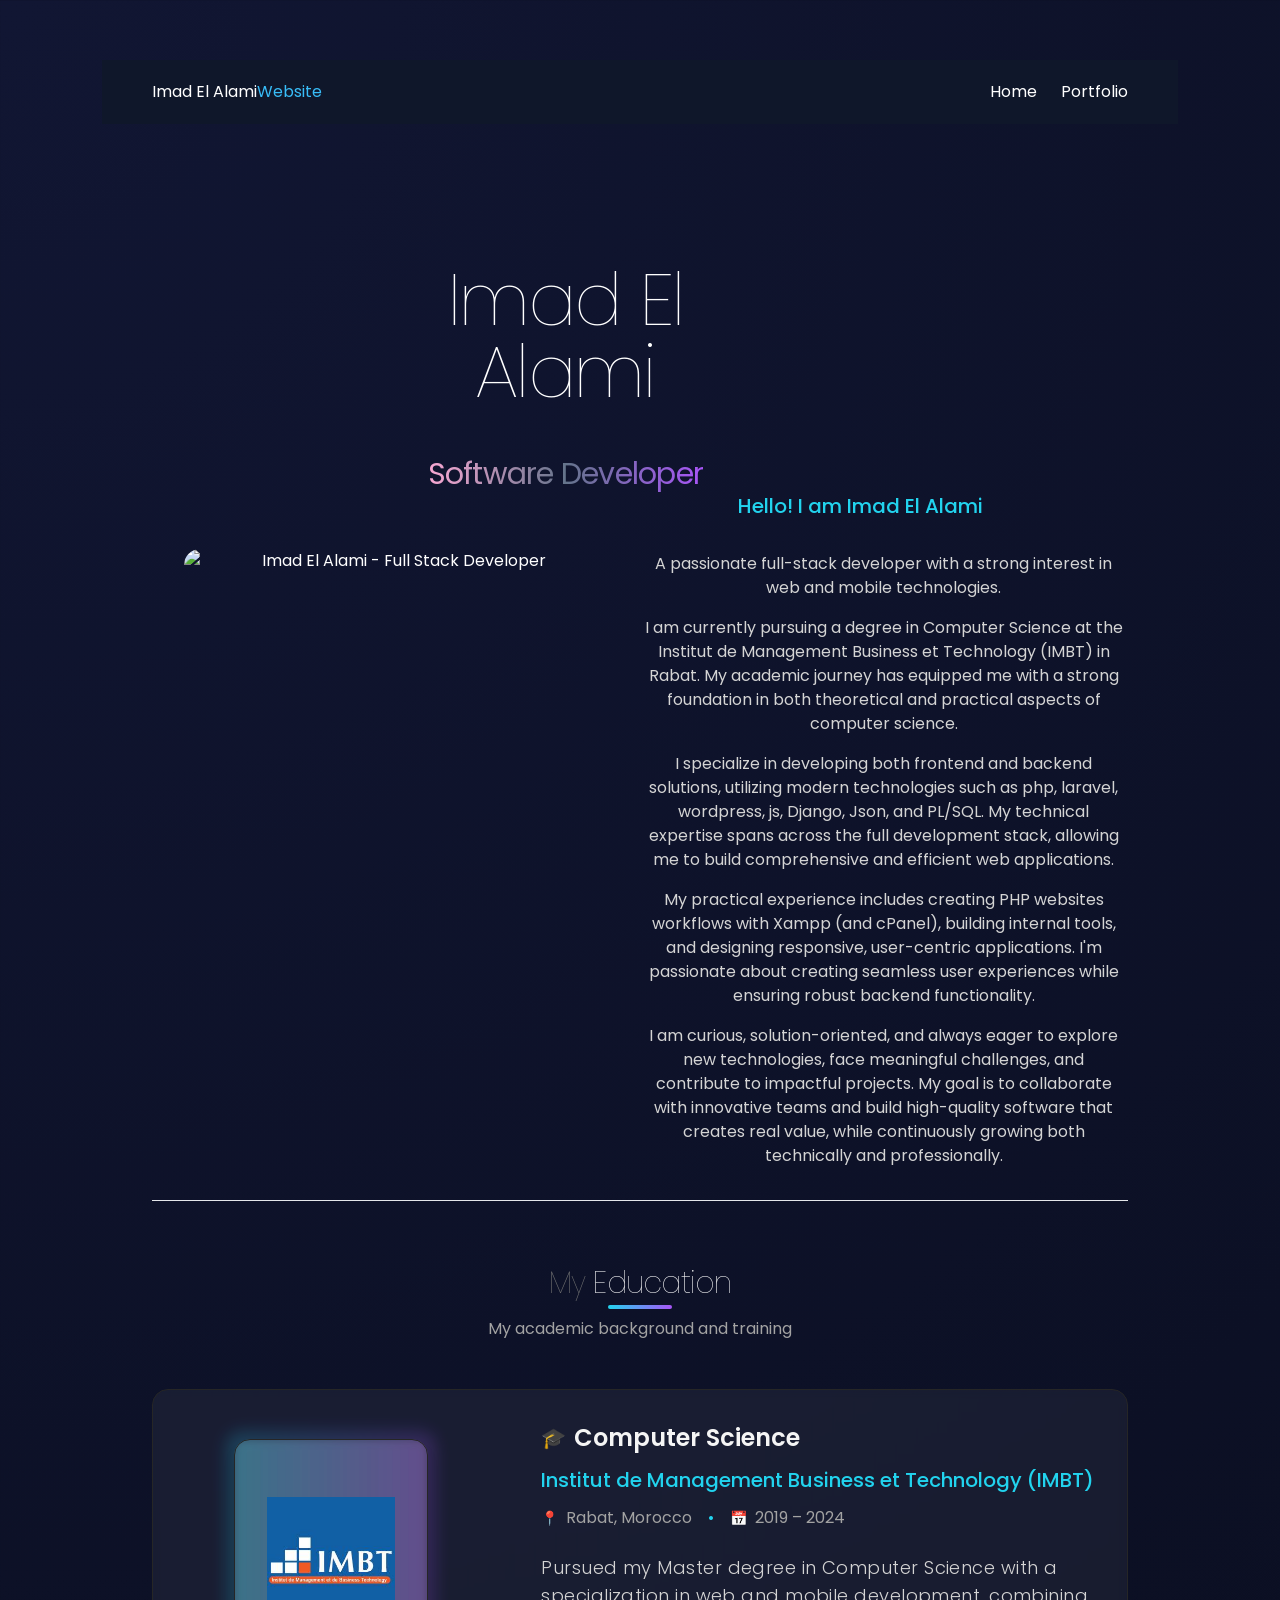
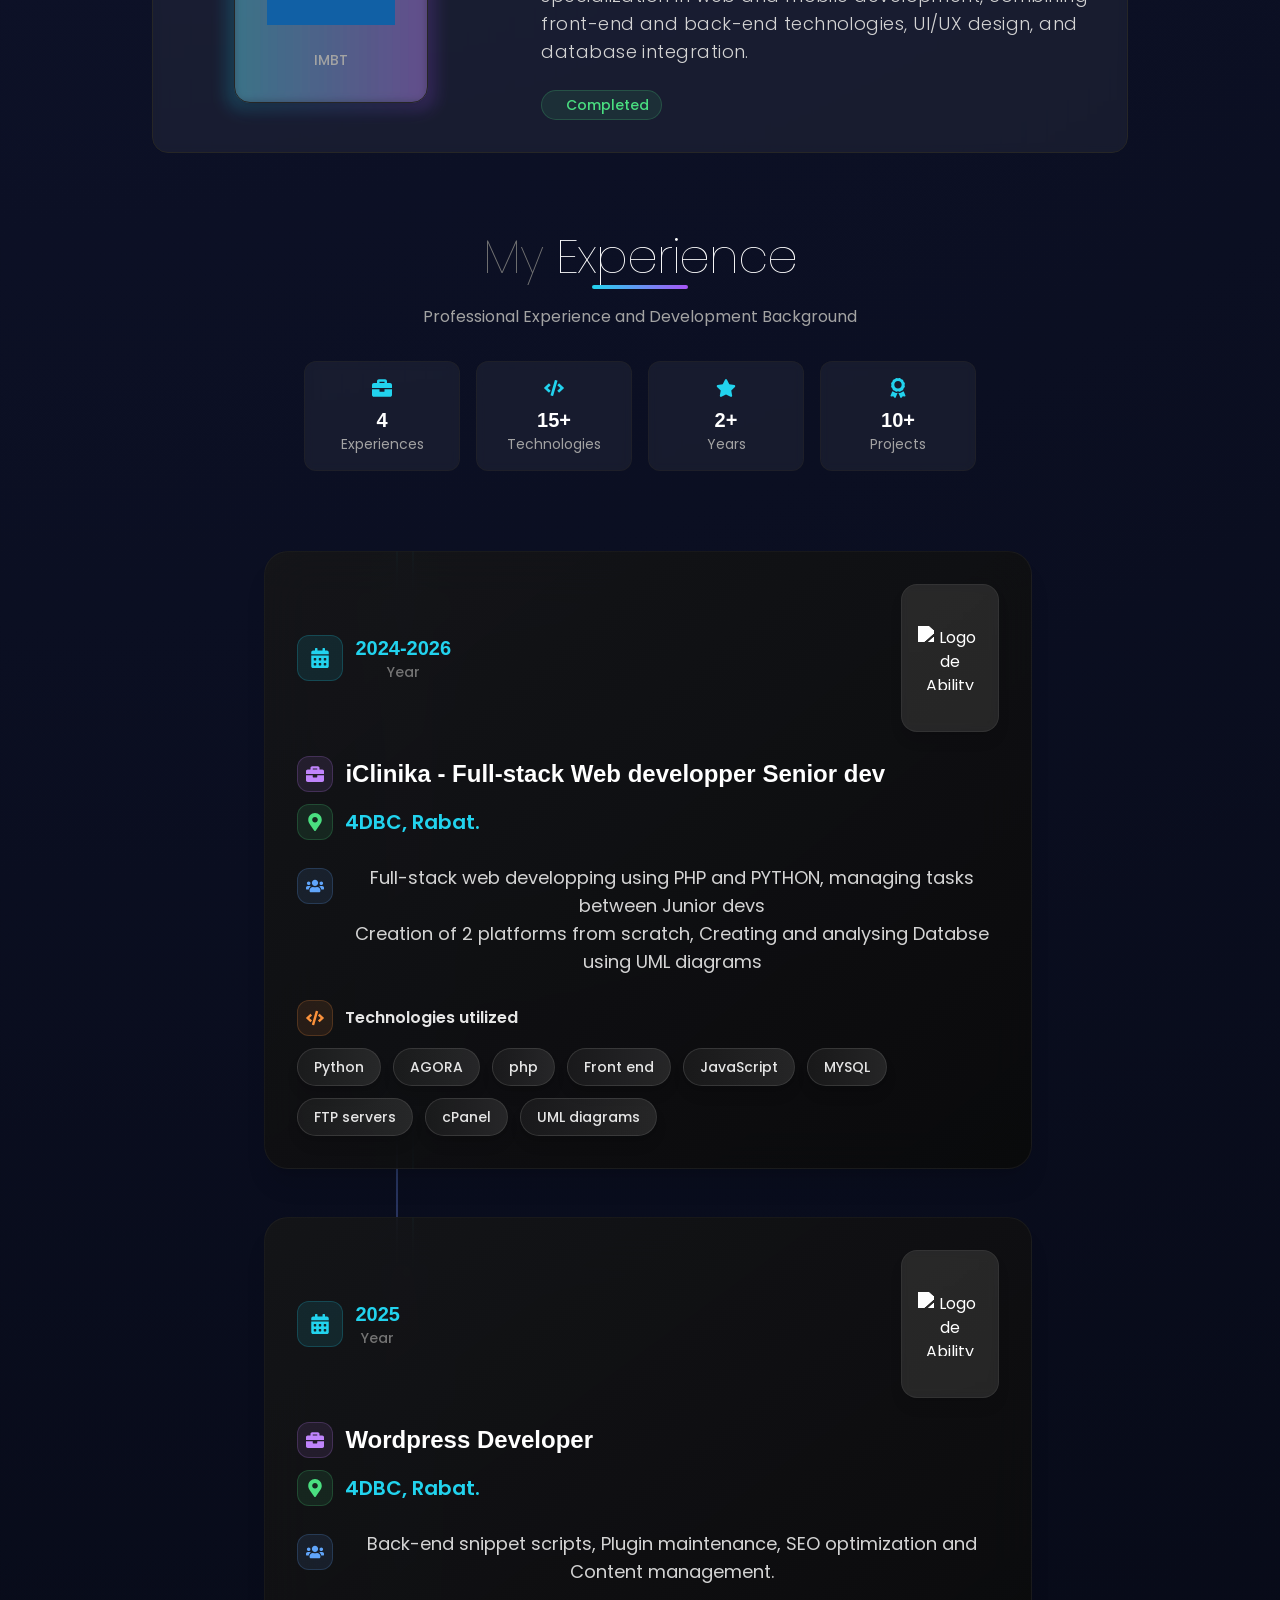
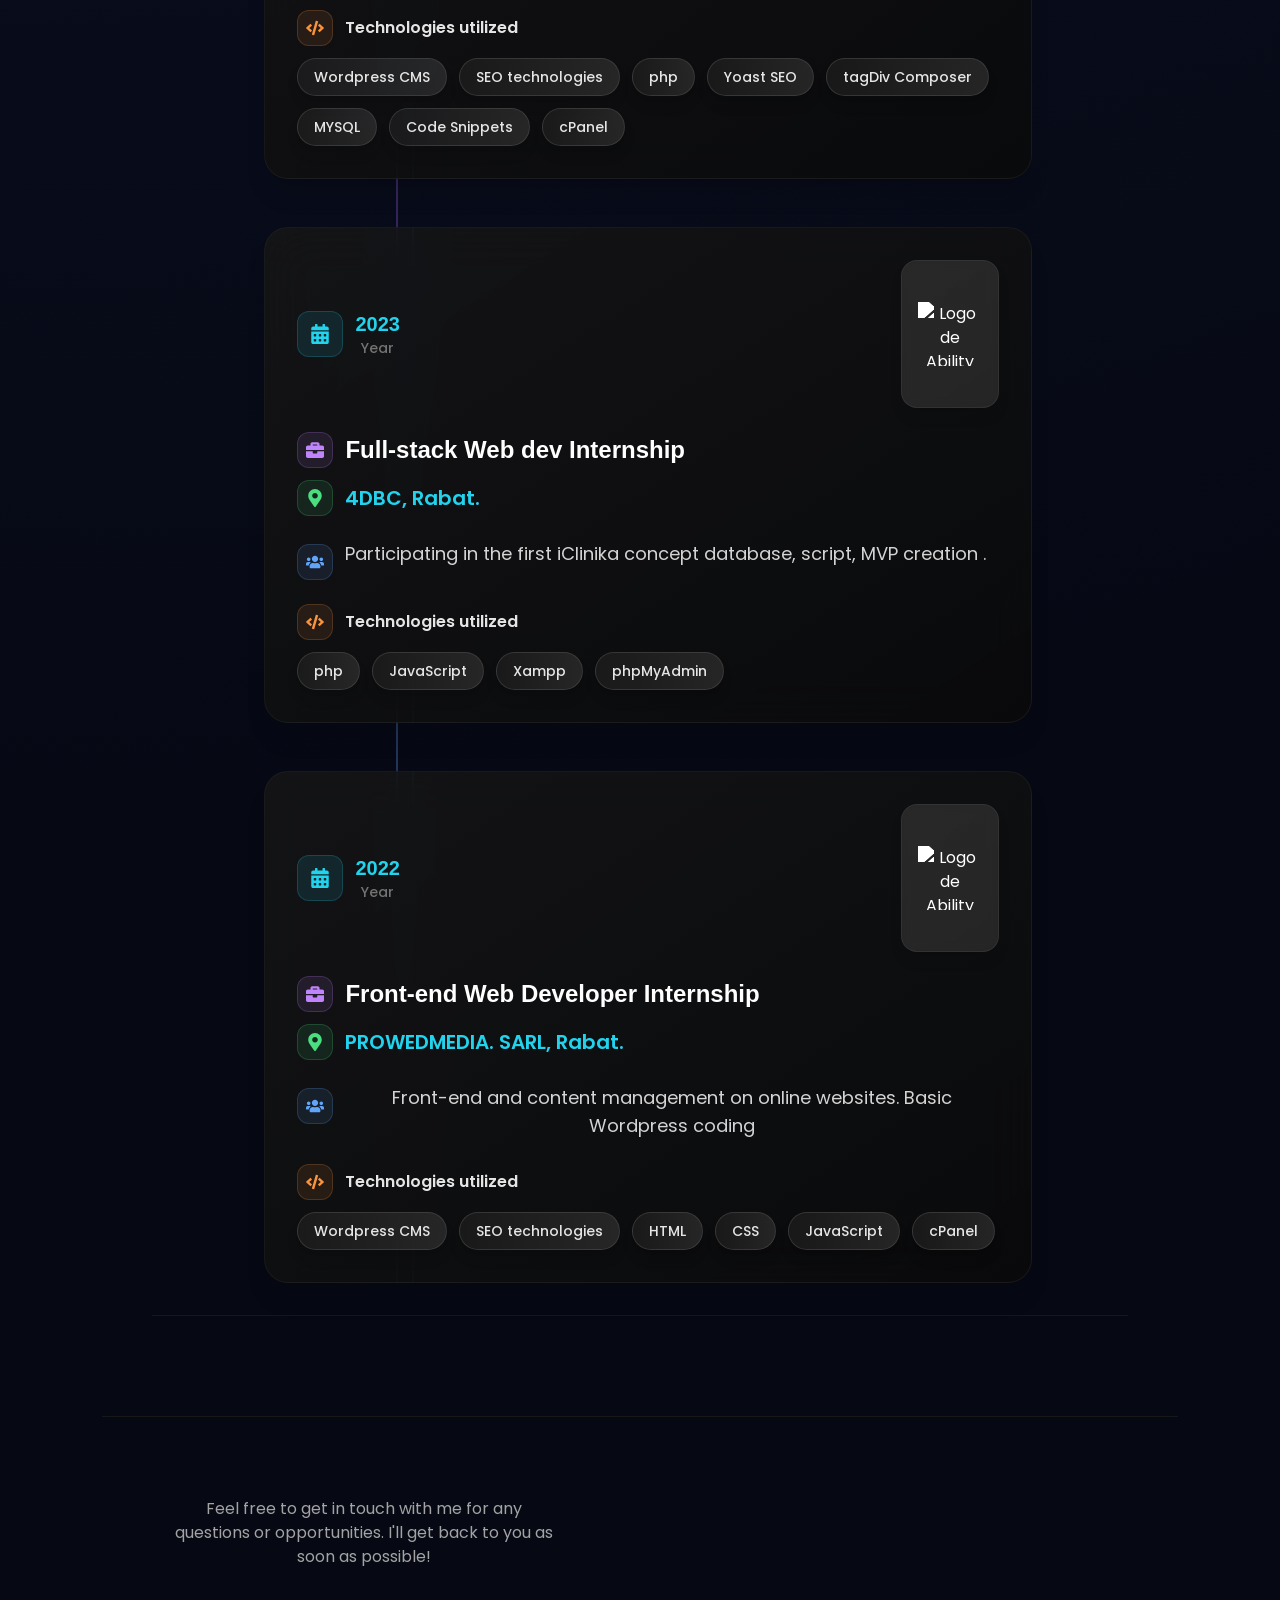
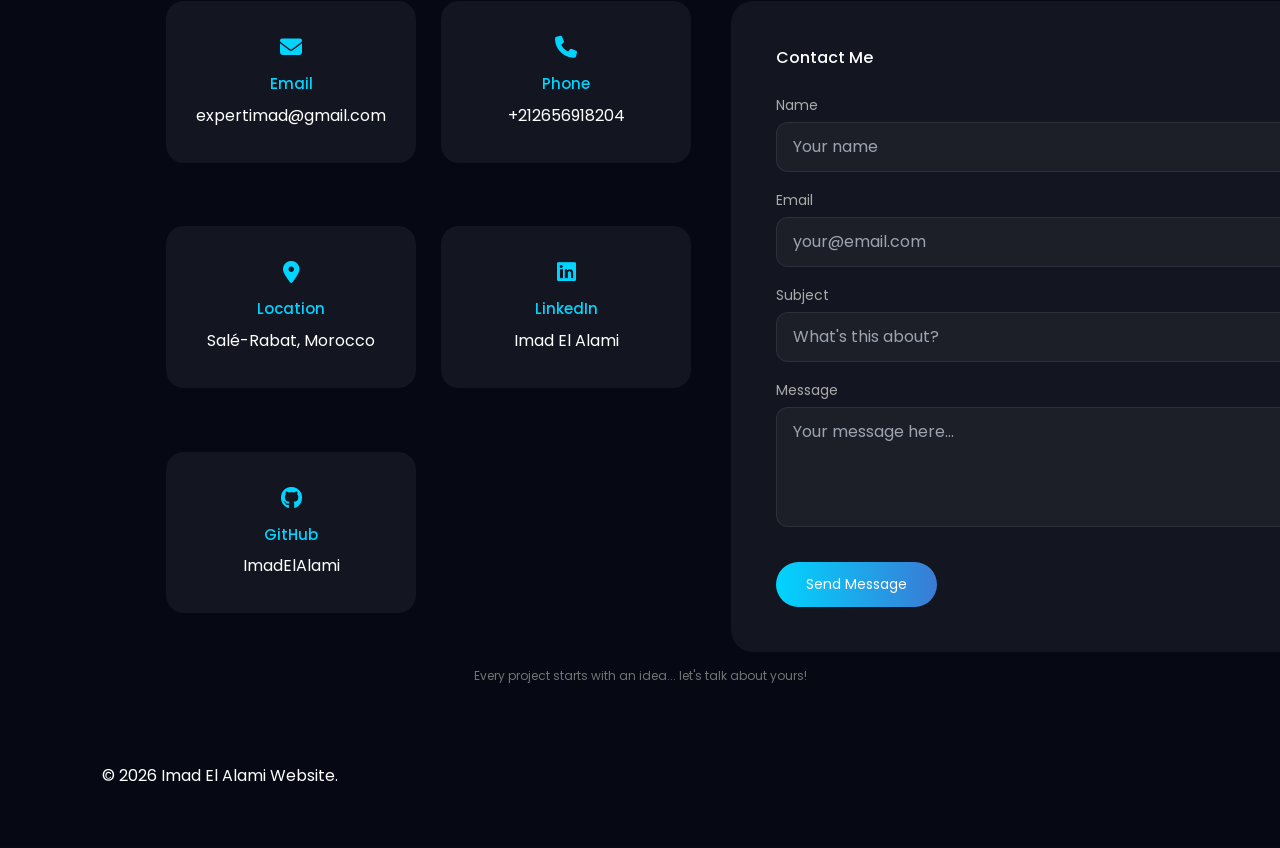
==== commit 88231ebf: "fixed that cursed line" ====
--- a/portfolio.html
+++ b/portfolio.html
@@ -202,7 +202,9 @@
       </div>
     </div>
 
-
+    <div class="relative max-w-6xl mx-auto px-4 sm:px-6 lg:px-8" style="opacity: 1;">
+
+    
     <div class="absolute left-4 sm:left-6 lg:left-1/4 top-0 bottom-0 w-0.5 bg-gradient-to-b from-cyan-400 via-purple-500 to-cyan-400 opacity-30 hidden md:block"></div>
     <div class="space-y-4 sm:space-y-6 md:space-y-8 lg:space-y-12">
 
@@ -670,6 +672,7 @@
         </div>
         
       </div>
+    </div>
     </div>
     </div>
   </div>
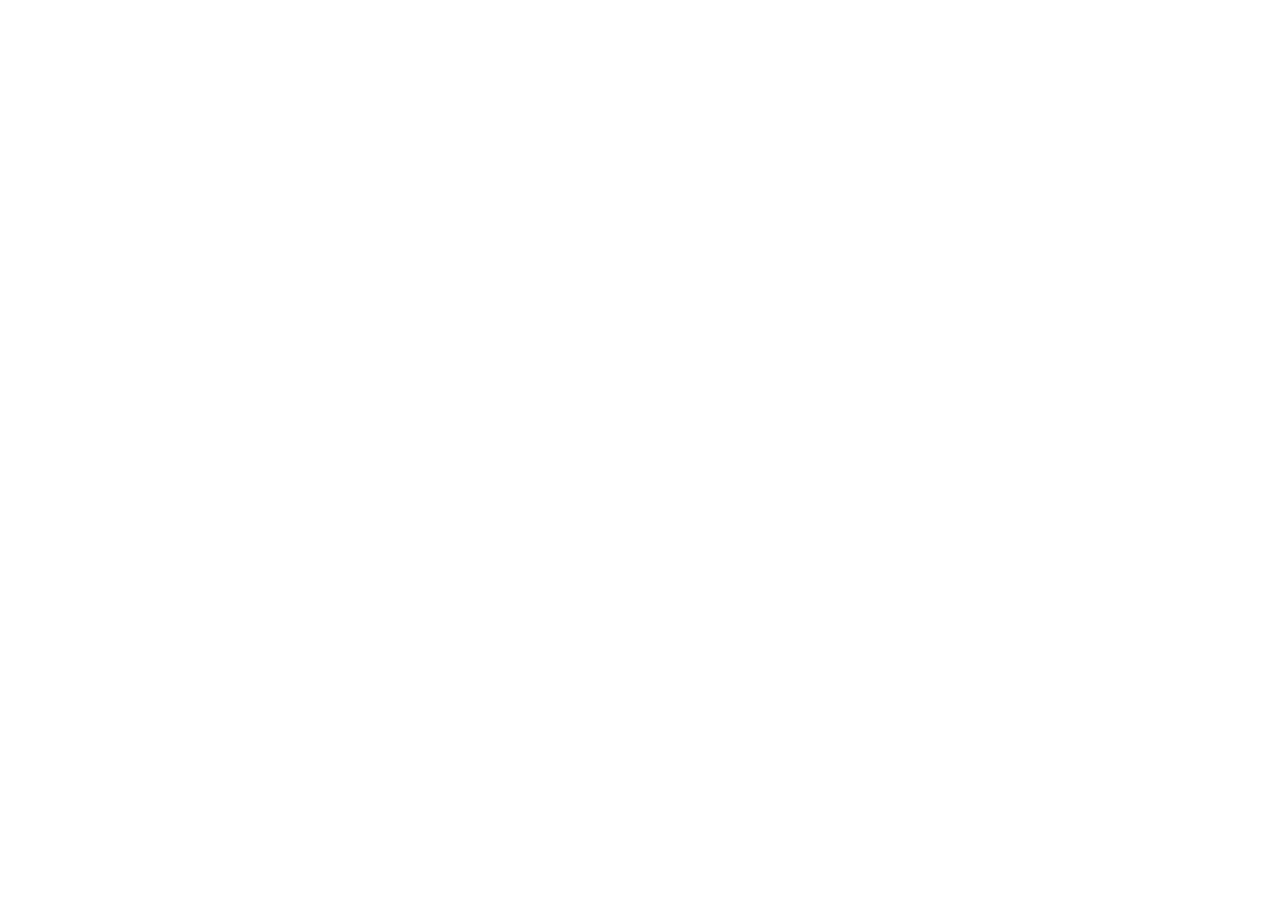
==== commit ac449e9e: "Create portfolio.html" ====
--- a/portfolio.html
+++ b/portfolio.html
@@ -1,947 +1,13 @@
-<!DOCTYPE html>
+<!doctype html>
 <html lang="en">
-<head>
-<meta charset="UTF-8">
-<meta name="viewport" content="width=device-width, initial-scale=1.0">
-<title>Portfolio - YourName Studio</title>
-<link rel="stylesheet" href="style.css">
-<link rel="stylesheet" href="style1.css">
-<link rel="stylesheet" href="style2.css">
-<link href="https://fonts.googleapis.com/css2?family=Poppins:wght@300;400;500;600&display=swap" rel="stylesheet">
-<link href="https://cdnjs.cloudflare.com/ajax/libs/font-awesome/6.5.0/css/all.min.css" rel="stylesheet">
+  <head>
+    <meta charset="UTF-8" />
+    <meta name="viewport" content="width=device-width, initial-scale=1.0" />
+    <title>Imad El Alami Portfolio</title>
+  </head>
+  <body>
+    <div id="root"></div>
+    <script type="module" src="/src/main.tsx"></script>
+  </body>
+</html>
 
-
-</head>
-<body>
-
-<header>
-  <div class="logo">Imad El Alami<span>Website</span></div>
-  <nav>
-    <a href="index.html">Home</a>
-    <a href="portfolio.html">Portfolio</a>
-  </nav>
-</header>
-
-<section class="portfolio">
-  <div class="flex-1 flex items-center justify-center">
-    <div class="container mx-auto w-full max-w-7xl px-3 sm:px-5 md:px-8 lg:px-12 flex items-center justify-center">
-      
-      <center><div class="w-full" style="position: relative;margin-left: 50%;">
-        <div class="flex flex-col items-center justify-center mx-auto max-w-3xl text-center">
-          <h1 class="pb-10 sm:pb-12 text-5xl sm:text-6xl font-thin tracking-tight lg:mt-10 lg:text-7xl"
-            style="opacity: 1; transform: none;"><span class="inline-block gradient-text-animate"
-              style="transform: translateY(-0.415813px);">Imad El Alami</span></h1><span
-            class="bg-gradient-to-r from-pink-300 via-slate-500 to-purple-500 bg-clip-text text-2xl sm:text-3xl tracking-tight text-transparent"
-            style="opacity: 1; transform: none;">Software Developer</span>
-        </div>
-      </div></center>
-
-    </div>
-  </div>
-  <h1></h1>
-
-  <div class="flex flex-wrap">
-    <div class="w-full lg:w-1/2 lg:p-8">
-      <div class="flex items-center justify-center"><img class="rounded-2xl"
-          alt="Imad El Alami - Full Stack Developer" itemprop="image" width="500" height="500"
-          src="media/me.jpg"></div>
-    </div>
-    <div class="w-full lg:w-1/2">
-      
-        <h1 class="sm:text-xl text-cyan-400 font-medium" style="text-align: left; padding-left: 20%;">Hello! I am Imad El Alami</h1>
-        
-      
-      
-      <div class="flex justify lg:justify-start">
-        <div class="my-2 max-w-xl py-6 space-y-4">
-          
-          <p class="text-neutral-300">A passionate full-stack developer with a strong interest in web and mobile technologies.</p>
-
-          <p class="text-neutral-300">I am currently pursuing a degree in Computer Science at the Institut de Management Business et Technology (IMBT) in Rabat. 
-            My academic journey has equipped me with a strong foundation in both theoretical and practical aspects of computer science.</p>
-          <p class="text-neutral-300">I specialize in developing both frontend and backend solutions, utilizing modern technologies such as php, laravel, wordpress, js, Django, Json,
-             and PL/SQL. My technical expertise spans across the full development stack, allowing me to build comprehensive and efficient web applications.</p>
-          <p class="text-neutral-300">My practical experience includes creating PHP websites workflows with Xampp (and cPanel), building internal tools, and designing responsive,
-             user-centric applications. I'm passionate about creating seamless user experiences while ensuring robust backend functionality.</p>
-          <p class="text-neutral-300">I am curious, solution-oriented, and always eager to explore new technologies, face meaningful challenges, and contribute to impactful projects.
-             My goal is to collaborate with innovative teams and build high-quality software that creates real value, while continuously growing both technically and professionally.</p>
-        </div>
-      </div>
-    </div>
-  </div>
-
-  
-
-  <hr>
-
-  <div class="mt-12 sm:mt-16">
-    
-    <div class="text-center mb-8 sm:mb-12">
-      <h2 class="text-2xl sm:text-3xl font-thin tracking-tight mb-4 relative"><span class="text-neutral-500">My</span>
-        Education<div
-          class="absolute -bottom-2 left-1/2 transform -translate-x-1/2 w-12 sm:w-16 h-1 bg-gradient-to-r from-cyan-400 to-purple-500 rounded-full">
-        </div>
-      </h2>
-      <p class="text-sm sm:text-base text-neutral-400 mt-4">My academic background and training</p>
-    </div>
-    
-    <div class="space-y-8 sm:space-y-12">
-      <div class="group">
-        <div
-          class="flex flex-col lg:flex-row items-center justify-center gap-6 lg:gap-8 p-6 sm:p-8 bg-white/5 backdrop-blur-sm rounded-xl sm:rounded-2xl border border-neutral-800 hover:border-neutral-700 transition-all duration-300 hover:shadow-xl">
-          <div class="w-full lg:w-1/3 flex justify-center order-2 lg:order-1">
-            <div class="relative group/logo">
-              <div
-                class="absolute -inset-2 bg-gradient-to-r from-cyan-400 to-purple-500 rounded-xl sm:rounded-2xl blur opacity-20 group-hover/logo:opacity-40 transition duration-300">
-              </div>
-              <div
-                class="relative bg-white/10 backdrop-blur-sm rounded-xl sm:rounded-2xl p-4 sm:p-6 lg:p-8 shadow-lg border border-neutral-800 group-hover/logo:scale-105 transition-transform duration-300">
-                <img alt="IMBT logo" loading="lazy" decoding="async"
-                  class="w-24 h-24 sm:w-32 sm:h-32 object-contain" src="media/IMBT.png">
-                <p class="text-center text-xs sm:text-sm text-neutral-400 mt-2 sm:mt-4 font-medium">IMBT</p>
-              </div>
-            </div>
-          </div>
-          <div class="w-full lg:w-2/3 lg:pl-8 order-1 lg:order-2">
-            <div class="lg:text-left">
-              <div class="flex items-center gap-2 mb-3"><span class="text-lg sm:text-xl">🎓</span>
-                <h3
-                  class="text-xl sm:text-2xl font-semibold text-neutral-100 group-hover:text-white transition-colors duration-200">
-                  Computer Science</h3>
-              </div>
-              <h4
-                class="text-lg sm:text-xl text-cyan-400 mb-3 font-medium group-hover:text-cyan-300 transition-colors duration-200">
-                Institut de Management Business et Technology (IMBT)</h4>
-              <div
-                class="flex flex-col sm:flex-row items-center lg:justify-start text-neutral-400 mb-4 sm:mb-6 gap-2 sm:gap-4">
-                <div class="flex items-center gap-2"><span class="text-sm">📍</span><span
-                    class="text-sm sm:text-base">Rabat, Morocco</span></div><span
-                  class="hidden sm:inline text-cyan-400">•</span>
-                <div class="flex items-center gap-2"><span class="text-sm">📅</span><span
-                    class="text-sm sm:text-base">2019 – 2024</span></div>
-              </div>
-              <div class="relative">
-                <p
-                  class="text-sm sm:text-base lg:text-lg leading-relaxed font-light tracking-wide text-neutral-300 group-hover:text-neutral-200 transition-colors duration-200">
-                  Pursued my Master degree in Computer Science with a specialization in web and mobile development,
-                  combining front-end and back-end technologies, UI/UX design, and database integration.</p>
-                <div
-                  class="absolute -bottom-2 left-0 w-8 h-0.5 bg-gradient-to-r from-cyan-400 to-purple-500 rounded-full opacity-0 group-hover:opacity-100 transition-opacity duration-300">
-                </div>
-              </div>
-              <div class="mt-4 sm:mt-6"><span
-                  class="inline-flex items-center gap-1 px-3 py-1 text-xs sm:text-sm rounded-full font-medium bg-green-400/10 text-green-400 border border-green-400/20"><span
-                    class="w-2 h-2 rounded-full bg-completed"></span>Completed</span></div>
-            </div>
-          </div>
-        </div>
-      </div>
-      
-    </div>
-  </div>
-  <!-- experience div -->
-  <div id="experience" class="border-b border-neutral-900 pb-4 lg:pb-8">
-    <!-- experience header -->
-    <div class="text-center my-12 sm:my-16 lg:my-20">
-      <h1 class="text-3xl sm:text-4xl md:text-5xl font-thin tracking-tight mb-4 relative"
-        style="opacity: 1; transform: none;"><span class="text-neutral-500">My</span> Experience<div
-          class="absolute -bottom-2 left-1/2 transform -translate-x-1/2 w-16 sm:w-20 lg:w-24 h-1 bg-gradient-to-r from-cyan-400 to-purple-500 rounded-full">
-        </div>
-      </h1>
-      <p class="text-sm sm:text-base text-neutral-400 mt-6" style="opacity: 1; transform: none;">Professional Experience
-        and Development Background</p>
-      <div class="mt-8 grid grid-cols-2 sm:grid-cols-4 gap-4 max-w-2xl mx-auto" style="opacity: 1; transform: none;">
-        <div
-          class="text-center p-3 sm:p-4 bg-white/5 backdrop-blur-sm rounded-xl border border-neutral-800/50 hover:border-cyan-400/30 transition-all duration-300">
-          <svg stroke="currentColor" fill="currentColor" stroke-width="0" viewBox="0 0 512 512"
-            class="text-cyan-400 text-lg sm:text-xl mx-auto mb-2" height="1em" width="1em"
-            xmlns="http://www.w3.org/2000/svg">
-            <path
-              d="M320 336c0 8.84-7.16 16-16 16h-96c-8.84 0-16-7.16-16-16v-48H0v144c0 25.6 22.4 48 48 48h416c25.6 0 48-22.4 48-48V288H320v48zm144-208h-80V80c0-25.6-22.4-48-48-48H176c-25.6 0-48 22.4-48 48v48H48c-25.6 0-48 22.4-48 48v80h512v-80c0-25.6-22.4-48-48-48zm-144 0H192V96h128v32z">
-            </path>
-          </svg>
-          <p class="text-lg sm:text-xl font-bold text-white">4</p>
-          <p class="text-xs sm:text-sm text-neutral-400">Experiences</p>
-        </div>
-        <div
-          class="text-center p-3 sm:p-4 bg-white/5 backdrop-blur-sm rounded-xl border border-neutral-800/50 hover:border-cyan-400/30 transition-all duration-300">
-          <svg stroke="currentColor" fill="currentColor" stroke-width="0" viewBox="0 0 640 512"
-            class="text-cyan-400 text-lg sm:text-xl mx-auto mb-2" height="1em" width="1em"
-            xmlns="http://www.w3.org/2000/svg">
-            <path
-              d="M278.9 511.5l-61-17.7c-6.4-1.8-10-8.5-8.2-14.9L346.2 8.7c1.8-6.4 8.5-10 14.9-8.2l61 17.7c6.4 1.8 10 8.5 8.2 14.9L293.8 503.3c-1.9 6.4-8.5 10.1-14.9 8.2zm-114-112.2l43.5-46.4c4.6-4.9 4.3-12.7-.8-17.2L117 256l90.6-79.7c5.1-4.5 5.5-12.3.8-17.2l-43.5-46.4c-4.5-4.8-12.1-5.1-17-.5L3.8 247.2c-5.1 4.7-5.1 12.8 0 17.5l144.1 135.1c4.9 4.6 12.5 4.4 17-.5zm327.2.6l144.1-135.1c5.1-4.7 5.1-12.8 0-17.5L492.1 112.1c-4.8-4.5-12.4-4.3-17 .5L431.6 159c-4.6 4.9-4.3 12.7.8 17.2L523 256l-90.6 79.7c-5.1 4.5-5.5 12.3-.8 17.2l43.5 46.4c4.5 4.9 12.1 5.1 17 .6z">
-            </path>
-          </svg>
-          <p class="text-lg sm:text-xl font-bold text-white">15+</p>
-          <p class="text-xs sm:text-sm text-neutral-400">Technologies</p>
-        </div>
-        <div
-          class="text-center p-3 sm:p-4 bg-white/5 backdrop-blur-sm rounded-xl border border-neutral-800/50 hover:border-cyan-400/30 transition-all duration-300">
-          <svg stroke="currentColor" fill="currentColor" stroke-width="0" viewBox="0 0 576 512"
-            class="text-cyan-400 text-lg sm:text-xl mx-auto mb-2" height="1em" width="1em"
-            xmlns="http://www.w3.org/2000/svg">
-            <path
-              d="M259.3 17.8L194 150.2 47.9 171.5c-26.2 3.8-36.7 36.1-17.7 54.6l105.7 103-25 145.5c-4.5 26.3 23.2 46 46.4 33.7L288 439.6l130.7 68.7c23.2 12.2 50.9-7.4 46.4-33.7l-25-145.5 105.7-103c19-18.5 8.5-50.8-17.7-54.6L382 150.2 316.7 17.8c-11.7-23.6-45.6-23.9-57.4 0z">
-            </path>
-          </svg>
-          <p class="text-lg sm:text-xl font-bold text-white">2+</p>
-          <p class="text-xs sm:text-sm text-neutral-400">Years</p>
-        </div>
-        <div
-          class="text-center p-3 sm:p-4 bg-white/5 backdrop-blur-sm rounded-xl border border-neutral-800/50 hover:border-cyan-400/30 transition-all duration-300">
-          <svg stroke="currentColor" fill="currentColor" stroke-width="0" viewBox="0 0 384 512"
-            class="text-cyan-400 text-lg sm:text-xl mx-auto mb-2" height="1em" width="1em"
-            xmlns="http://www.w3.org/2000/svg">
-            <path
-              d="M97.12 362.63c-8.69-8.69-4.16-6.24-25.12-11.85-9.51-2.55-17.87-7.45-25.43-13.32L1.2 448.7c-4.39 10.77 3.81 22.47 15.43 22.03l52.69-2.01L105.56 507c8 8.44 22.04 5.81 26.43-4.96l52.05-127.62c-10.84 6.04-22.87 9.58-35.31 9.58-19.5 0-37.82-7.59-51.61-21.37zM382.8 448.7l-45.37-111.24c-7.56 5.88-15.92 10.77-25.43 13.32-21.07 5.64-16.45 3.18-25.12 11.85-13.79 13.78-32.12 21.37-51.62 21.37-12.44 0-24.47-3.55-35.31-9.58L252 502.04c4.39 10.77 18.44 13.4 26.43 4.96l36.25-38.28 52.69 2.01c11.62.44 19.82-11.27 15.43-22.03zM263 340c15.28-15.55 17.03-14.21 38.79-20.14 13.89-3.79 24.75-14.84 28.47-28.98 7.48-28.4 5.54-24.97 25.95-45.75 10.17-10.35 14.14-25.44 10.42-39.58-7.47-28.38-7.48-24.42 0-52.83 3.72-14.14-.25-29.23-10.42-39.58-20.41-20.78-18.47-17.36-25.95-45.75-3.72-14.14-14.58-25.19-28.47-28.98-27.88-7.61-24.52-5.62-44.95-26.41-10.17-10.35-25-14.4-38.89-10.61-27.87 7.6-23.98 7.61-51.9 0-13.89-3.79-28.72.25-38.89 10.61-20.41 20.78-17.05 18.8-44.94 26.41-13.89 3.79-24.75 14.84-28.47 28.98-7.47 28.39-5.54 24.97-25.95 45.75-10.17 10.35-14.15 25.44-10.42 39.58 7.47 28.36 7.48 24.4 0 52.82-3.72 14.14.25 29.23 10.42 39.59 20.41 20.78 18.47 17.35 25.95 45.75 3.72 14.14 14.58 25.19 28.47 28.98C104.6 325.96 106.27 325 121 340c13.23 13.47 33.84 15.88 49.74 5.82a39.676 39.676 0 0 1 42.53 0c15.89 10.06 36.5 7.65 49.73-5.82zM97.66 175.96c0-53.03 42.24-96.02 94.34-96.02s94.34 42.99 94.34 96.02-42.24 96.02-94.34 96.02-94.34-42.99-94.34-96.02z">
-            </path>
-          </svg>
-          <p class="text-lg sm:text-xl font-bold text-white">10+</p>
-          <p class="text-xs sm:text-sm text-neutral-400">Projects</p>
-        </div>
-      </div>
-    </div>
-
-    <div class="relative max-w-6xl mx-auto px-4 sm:px-6 lg:px-8" style="opacity: 1;">
-
-    
-    <div class="absolute left-4 sm:left-6 lg:left-1/4 top-0 bottom-0 w-0.5 bg-gradient-to-b from-cyan-400 via-purple-500 to-cyan-400 opacity-30 hidden md:block"></div>
-    <div class="space-y-4 sm:space-y-6 md:space-y-8 lg:space-y-12">
-
-    
-    <!-- 4dbc iclinika -->
-    <div class="relative max-w-6xl mx-auto px-4 sm:px-6 lg:px-8" style="opacity: 1;">
-      <div
-        class="absolute left-4 sm:left-6 lg:left-1/4 top-0 bottom-0 w-0.5 bg-gradient-to-b from-cyan-400 via-purple-500 to-cyan-400 opacity-30 hidden md:block">
-      </div>
-      <div class="space-y-4 sm:space-y-6 md:space-y-8 lg:space-y-12">
-        <div class="group relative" style="opacity: 1; transform: none;">
-          <div class="ml-0 sm:ml-4 md:ml-8 lg:ml-0 lg:pl-12 lg:pr-8">
-            <div
-              class="bg-gradient-to-br from-neutral-900/80 to-neutral-950/90 backdrop-blur-xl rounded-2xl sm:rounded-2xl lg:rounded-3xl border border-neutral-800/50 hover:border-cyan-400/40 transition-all duration-500 shadow-xl hover:shadow-2xl hover:shadow-cyan-400/10 p-5 sm:p-5 md:p-6 lg:p-8 relative overflow-hidden">
-              <div
-                class="flex flex-col sm:flex-row sm:items-center justify-between mb-4 sm:mb-6 gap-3 sm:gap-4 relative z-10">
-                <div class="flex items-center gap-2 sm:gap-3">
-                  <div class="p-1.5 sm:p-2 lg:p-3 bg-cyan-400/10 rounded-lg sm:rounded-xl border border-cyan-400/20"><svg
-                      stroke="currentColor" fill="currentColor" stroke-width="0" viewBox="0 0 448 512"
-                      class="text-cyan-400 text-sm sm:text-lg lg:text-xl" height="1em" width="1em"
-                      xmlns="http://www.w3.org/2000/svg">
-                      <path
-                        d="M0 464c0 26.5 21.5 48 48 48h352c26.5 0 48-21.5 48-48V192H0v272zm320-196c0-6.6 5.4-12 12-12h40c6.6 0 12 5.4 12 12v40c0 6.6-5.4 12-12 12h-40c-6.6 0-12-5.4-12-12v-40zm0 128c0-6.6 5.4-12 12-12h40c6.6 0 12 5.4 12 12v40c0 6.6-5.4 12-12 12h-40c-6.6 0-12-5.4-12-12v-40zM192 268c0-6.6 5.4-12 12-12h40c6.6 0 12 5.4 12 12v40c0 6.6-5.4 12-12 12h-40c-6.6 0-12-5.4-12-12v-40zm0 128c0-6.6 5.4-12 12-12h40c6.6 0 12 5.4 12 12v40c0 6.6-5.4 12-12 12h-40c-6.6 0-12-5.4-12-12v-40zM64 268c0-6.6 5.4-12 12-12h40c6.6 0 12 5.4 12 12v40c0 6.6-5.4 12-12 12H76c-6.6 0-12-5.4-12-12v-40zm0 128c0-6.6 5.4-12 12-12h40c6.6 0 12 5.4 12 12v40c0 6.6-5.4 12-12 12H76c-6.6 0-12-5.4-12-12v-40zM400 64h-48V16c0-8.8-7.2-16-16-16h-32c-8.8 0-16 7.2-16 16v48H160V16c0-8.8-7.2-16-16-16h-32c-8.8 0-16 7.2-16 16v48H48C21.5 64 0 85.5 0 112v48h448v-48c0-26.5-21.5-48-48-48z">
-                      </path>
-                    </svg></div>
-                  <div>
-                    <p class="text-base sm:text-lg lg:text-xl font-bold text-cyan-400"
-                      style="opacity: 1; transform: none;">2024-2026</p>
-                    <p class="text-xs sm:text-sm text-neutral-500 font-medium">Year</p>
-                  </div>
-                </div>
-                <div class="relative">
-                  <div
-                    class="bg-white/10 backdrop-blur-sm rounded-xl sm:rounded-2xl p-2 sm:p-3 lg:p-4 shadow-lg border border-neutral-700/50 group-hover:border-cyan-400/40 transition-all duration-300">
-                    <img alt="Logo de Ability Management, Rabat. " loading="lazy" decoding="async"
-                      class="w-8 h-8 sm:w-12 sm:h-12 lg:w-16 lg:h-16 object-contain filter brightness-0 invert group-hover:brightness-100 group-hover:invert-0 transition-all duration-500"
-                      src="/assets/AbilityManagementlogo_transparent_4x%20(1)-DNnH-5z5.png"></div>
-                  <div
-                    class="absolute inset-0 bg-gradient-to-r from-cyan-400/0 to-purple-500/0 rounded-xl sm:rounded-2xl blur-xl group-hover:from-cyan-400/20 group-hover:to-purple-500/20 transition-all duration-500 opacity-0 group-hover:opacity-100">
-                  </div>
-                </div>
-              </div>
-              <div class="mb-4 sm:mb-6 relative z-10" style="opacity: 1; transform: none;">
-                <div class="flex items-center gap-2 sm:gap-3 mb-2 sm:mb-3">
-                  <div class="p-1.5 sm:p-2 bg-purple-400/10 rounded-lg sm:rounded-xl border border-purple-400/20"><svg
-                      stroke="currentColor" fill="currentColor" stroke-width="0" viewBox="0 0 512 512"
-                      class="text-purple-400 text-sm sm:text-lg" height="1em" width="1em"
-                      xmlns="http://www.w3.org/2000/svg">
-                      <path
-                        d="M320 336c0 8.84-7.16 16-16 16h-96c-8.84 0-16-7.16-16-16v-48H0v144c0 25.6 22.4 48 48 48h416c25.6 0 48-22.4 48-48V288H320v48zm144-208h-80V80c0-25.6-22.4-48-48-48H176c-25.6 0-48 22.4-48 48v48H48c-25.6 0-48 22.4-48 48v80h512v-80c0-25.6-22.4-48-48-48zm-144 0H192V96h128v32z">
-                      </path>
-                    </svg></div>
-                  <h3
-                    class="text-lg sm:text-xl lg:text-2xl font-bold text-white group-hover:text-cyan-400 transition-colors duration-300">
-                    iClinika - Full-stack Web developper Senior dev</h3>
-                </div>
-                <div class="flex items-center gap-2 sm:gap-3">
-                  <div class="p-1.5 sm:p-2 bg-green-400/10 rounded-lg sm:rounded-xl border border-green-400/20"><svg
-                      stroke="currentColor" fill="currentColor" stroke-width="0" viewBox="0 0 384 512"
-                      class="text-green-400 text-sm sm:text-lg" height="1em" width="1em"
-                      xmlns="http://www.w3.org/2000/svg">
-                      <path
-                        d="M172.268 501.67C26.97 291.031 0 269.413 0 192 0 85.961 85.961 0 192 0s192 85.961 192 192c0 77.413-26.97 99.031-172.268 309.67-9.535 13.774-29.93 13.773-39.464 0zM192 272c44.183 0 80-35.817 80-80s-35.817-80-80-80-80 35.817-80 80 35.817 80 80 80z">
-                      </path>
-                    </svg></div>
-                  <div class="flex items-center gap-2">
-                    <h4 class="text-base sm:text-lg lg:text-xl font-semibold text-cyan-400">4DBC, Rabat.
-                    </h4>
-                  </div>
-                </div>
-              </div>
-              <div class="mb-4 sm:mb-6 relative z-10" style="opacity: 1; transform: none;">
-                <div class="flex items-start gap-2 sm:gap-3">
-                  <div
-                    class="p-1.5 sm:p-2 bg-blue-400/10 rounded-lg sm:rounded-xl border border-blue-400/20 mt-0.5 sm:mt-1">
-                    <svg stroke="currentColor" fill="currentColor" stroke-width="0" viewBox="0 0 640 512"
-                      class="text-blue-400 text-sm sm:text-lg" height="1em" width="1em"
-                      xmlns="http://www.w3.org/2000/svg">
-                      <path
-                        d="M96 224c35.3 0 64-28.7 64-64s-28.7-64-64-64-64 28.7-64 64 28.7 64 64 64zm448 0c35.3 0 64-28.7 64-64s-28.7-64-64-64-64 28.7-64 64 28.7 64 64 64zm32 32h-64c-17.6 0-33.5 7.1-45.1 18.6 40.3 22.1 68.9 62 75.1 109.4h66c17.7 0 32-14.3 32-32v-32c0-35.3-28.7-64-64-64zm-256 0c61.9 0 112-50.1 112-112S381.9 32 320 32 208 82.1 208 144s50.1 112 112 112zm76.8 32h-8.3c-20.8 10-43.9 16-68.5 16s-47.6-6-68.5-16h-8.3C179.6 288 128 339.6 128 403.2V432c0 26.5 21.5 48 48 48h288c26.5 0 48-21.5 48-48v-28.8c0-63.6-51.6-115.2-115.2-115.2zm-223.7-13.4C161.5 263.1 145.6 256 128 256H64c-35.3 0-64 28.7-64 64v32c0 17.7 14.3 32 32 32h65.9c6.3-47.4 34.9-87.3 75.2-109.4z">
-                      </path>
-                    </svg></div>
-                  <p class="text-xs sm:text-sm lg:text-base xl:text-lg text-neutral-300 leading-relaxed">Full-stack web developping using PHP and PYTHON, managing tasks between Junior devs <br>Creation of 2 platforms from scratch, Creating and analysing Databse using UML diagrams</p>
-                  
-                </div>
-              </div>
-              <div class="space-y-2 sm:space-y-3 relative z-10" style="opacity: 1; transform: none;">
-                <div class="flex items-center gap-2 sm:gap-3">
-                  <div class="p-1.5 sm:p-2 bg-orange-400/10 rounded-lg sm:rounded-xl border border-orange-400/20"><svg
-                      stroke="currentColor" fill="currentColor" stroke-width="0" viewBox="0 0 640 512"
-                      class="text-orange-400 text-sm sm:text-lg" height="1em" width="1em"
-                      xmlns="http://www.w3.org/2000/svg">
-                      <path
-                        d="M278.9 511.5l-61-17.7c-6.4-1.8-10-8.5-8.2-14.9L346.2 8.7c1.8-6.4 8.5-10 14.9-8.2l61 17.7c6.4 1.8 10 8.5 8.2 14.9L293.8 503.3c-1.9 6.4-8.5 10.1-14.9 8.2zm-114-112.2l43.5-46.4c4.6-4.9 4.3-12.7-.8-17.2L117 256l90.6-79.7c5.1-4.5 5.5-12.3.8-17.2l-43.5-46.4c-4.5-4.8-12.1-5.1-17-.5L3.8 247.2c-5.1 4.7-5.1 12.8 0 17.5l144.1 135.1c4.9 4.6 12.5 4.4 17-.5zm327.2.6l144.1-135.1c5.1-4.7 5.1-12.8 0-17.5L492.1 112.1c-4.8-4.5-12.4-4.3-17 .5L431.6 159c-4.6 4.9-4.3 12.7.8 17.2L523 256l-90.6 79.7c-5.1 4.5-5.5 12.3-.8 17.2l43.5 46.4c4.5 4.9 12.1 5.1 17 .6z">
-                      </path>
-                    </svg></div>
-                  <h5 class="text-xs sm:text-sm lg:text-base font-semibold text-neutral-200">Technologies utilized</h5>
-                </div>
-                <div class="flex flex-wrap gap-1.5 sm:gap-2 lg:gap-3"><span
-                    class="px-2 py-1 sm:px-3 sm:py-1.5 lg:px-4 lg:py-2 rounded-full bg-gradient-to-r from-neutral-800/50 to-neutral-700/50 text-xs sm:text-sm font-medium text-neutral-200 border border-neutral-600/50 hover:border-cyan-400/50 hover:bg-gradient-to-r hover:from-cyan-400/10 hover:to-purple-500/10 transition-all duration-300 shadow-lg hover:shadow-xl"
-                    style="opacity: 1; transform: none;">Python</span><span
-                    class="px-2 py-1 sm:px-3 sm:py-1.5 lg:px-4 lg:py-2 rounded-full bg-gradient-to-r from-neutral-800/50 to-neutral-700/50 text-xs sm:text-sm font-medium text-neutral-200 border border-neutral-600/50 hover:border-cyan-400/50 hover:bg-gradient-to-r hover:from-cyan-400/10 hover:to-purple-500/10 transition-all duration-300 shadow-lg hover:shadow-xl"
-                    style="opacity: 1; transform: none;">AGORA</span><span
-                    class="px-2 py-1 sm:px-3 sm:py-1.5 lg:px-4 lg:py-2 rounded-full bg-gradient-to-r from-neutral-800/50 to-neutral-700/50 text-xs sm:text-sm font-medium text-neutral-200 border border-neutral-600/50 hover:border-cyan-400/50 hover:bg-gradient-to-r hover:from-cyan-400/10 hover:to-purple-500/10 transition-all duration-300 shadow-lg hover:shadow-xl"
-                    style="opacity: 1; transform: none;">php</span><span
-                    class="px-2 py-1 sm:px-3 sm:py-1.5 lg:px-4 lg:py-2 rounded-full bg-gradient-to-r from-neutral-800/50 to-neutral-700/50 text-xs sm:text-sm font-medium text-neutral-200 border border-neutral-600/50 hover:border-cyan-400/50 hover:bg-gradient-to-r hover:from-cyan-400/10 hover:to-purple-500/10 transition-all duration-300 shadow-lg hover:shadow-xl"
-                    style="opacity: 1; transform: none;">Front end</span><span
-                    class="px-2 py-1 sm:px-3 sm:py-1.5 lg:px-4 lg:py-2 rounded-full bg-gradient-to-r from-neutral-800/50 to-neutral-700/50 text-xs sm:text-sm font-medium text-neutral-200 border border-neutral-600/50 hover:border-cyan-400/50 hover:bg-gradient-to-r hover:from-cyan-400/10 hover:to-purple-500/10 transition-all duration-300 shadow-lg hover:shadow-xl"
-                    style="opacity: 1; transform: none;">JavaScript</span><span
-                    class="px-2 py-1 sm:px-3 sm:py-1.5 lg:px-4 lg:py-2 rounded-full bg-gradient-to-r from-neutral-800/50 to-neutral-700/50 text-xs sm:text-sm font-medium text-neutral-200 border border-neutral-600/50 hover:border-cyan-400/50 hover:bg-gradient-to-r hover:from-cyan-400/10 hover:to-purple-500/10 transition-all duration-300 shadow-lg hover:shadow-xl"
-                    style="opacity: 1; transform: none;">MYSQL</span><span
-                    class="px-2 py-1 sm:px-3 sm:py-1.5 lg:px-4 lg:py-2 rounded-full bg-gradient-to-r from-neutral-800/50 to-neutral-700/50 text-xs sm:text-sm font-medium text-neutral-200 border border-neutral-600/50 hover:border-cyan-400/50 hover:bg-gradient-to-r hover:from-cyan-400/10 hover:to-purple-500/10 transition-all duration-300 shadow-lg hover:shadow-xl"
-                    style="opacity: 1; transform: none;">FTP servers</span><span
-                    class="px-2 py-1 sm:px-3 sm:py-1.5 lg:px-4 lg:py-2 rounded-full bg-gradient-to-r from-neutral-800/50 to-neutral-700/50 text-xs sm:text-sm font-medium text-neutral-200 border border-neutral-600/50 hover:border-cyan-400/50 hover:bg-gradient-to-r hover:from-cyan-400/10 hover:to-purple-500/10 transition-all duration-300 shadow-lg hover:shadow-xl"
-                    style="opacity: 1; transform: none;">cPanel</span><span
-                    class="px-2 py-1 sm:px-3 sm:py-1.5 lg:px-4 lg:py-2 rounded-full bg-gradient-to-r from-neutral-800/50 to-neutral-700/50 text-xs sm:text-sm font-medium text-neutral-200 border border-neutral-600/50 hover:border-cyan-400/50 hover:bg-gradient-to-r hover:from-cyan-400/10 hover:to-purple-500/10 transition-all duration-300 shadow-lg hover:shadow-xl"
-                    style="opacity: 1; transform: none;">UML diagrams</span></div>
-              </div>
-              
-            </div>
-          </div>
-        </div>
-        
-      </div>
-    </div>
-    <!-- 4dbc tbn -->
-    <div class="relative max-w-6xl mx-auto px-4 sm:px-6 lg:px-8" style="opacity: 1;">
-      <div
-        class="absolute left-4 sm:left-6 lg:left-1/4 top-0 bottom-0 w-0.5 bg-gradient-to-b from-cyan-400 via-purple-500 to-cyan-400 opacity-30 hidden md:block">
-      </div>
-      <div class="space-y-4 sm:space-y-6 md:space-y-8 lg:space-y-12">
-        <div class="group relative" style="opacity: 1; transform: none;">
-          <div class="ml-0 sm:ml-4 md:ml-8 lg:ml-0 lg:pl-12 lg:pr-8">
-            <div
-              class="bg-gradient-to-br from-neutral-900/80 to-neutral-950/90 backdrop-blur-xl rounded-2xl sm:rounded-2xl lg:rounded-3xl border border-neutral-800/50 hover:border-cyan-400/40 transition-all duration-500 shadow-xl hover:shadow-2xl hover:shadow-cyan-400/10 p-5 sm:p-5 md:p-6 lg:p-8 relative overflow-hidden">
-              <div
-                class="flex flex-col sm:flex-row sm:items-center justify-between mb-4 sm:mb-6 gap-3 sm:gap-4 relative z-10">
-                <div class="flex items-center gap-2 sm:gap-3">
-                  <div class="p-1.5 sm:p-2 lg:p-3 bg-cyan-400/10 rounded-lg sm:rounded-xl border border-cyan-400/20"><svg
-                      stroke="currentColor" fill="currentColor" stroke-width="0" viewBox="0 0 448 512"
-                      class="text-cyan-400 text-sm sm:text-lg lg:text-xl" height="1em" width="1em"
-                      xmlns="http://www.w3.org/2000/svg">
-                      <path
-                        d="M0 464c0 26.5 21.5 48 48 48h352c26.5 0 48-21.5 48-48V192H0v272zm320-196c0-6.6 5.4-12 12-12h40c6.6 0 12 5.4 12 12v40c0 6.6-5.4 12-12 12h-40c-6.6 0-12-5.4-12-12v-40zm0 128c0-6.6 5.4-12 12-12h40c6.6 0 12 5.4 12 12v40c0 6.6-5.4 12-12 12h-40c-6.6 0-12-5.4-12-12v-40zM192 268c0-6.6 5.4-12 12-12h40c6.6 0 12 5.4 12 12v40c0 6.6-5.4 12-12 12h-40c-6.6 0-12-5.4-12-12v-40zm0 128c0-6.6 5.4-12 12-12h40c6.6 0 12 5.4 12 12v40c0 6.6-5.4 12-12 12h-40c-6.6 0-12-5.4-12-12v-40zM64 268c0-6.6 5.4-12 12-12h40c6.6 0 12 5.4 12 12v40c0 6.6-5.4 12-12 12H76c-6.6 0-12-5.4-12-12v-40zm0 128c0-6.6 5.4-12 12-12h40c6.6 0 12 5.4 12 12v40c0 6.6-5.4 12-12 12H76c-6.6 0-12-5.4-12-12v-40zM400 64h-48V16c0-8.8-7.2-16-16-16h-32c-8.8 0-16 7.2-16 16v48H160V16c0-8.8-7.2-16-16-16h-32c-8.8 0-16 7.2-16 16v48H48C21.5 64 0 85.5 0 112v48h448v-48c0-26.5-21.5-48-48-48z">
-                      </path>
-                    </svg></div>
-                  <div>
-                    <p class="text-base sm:text-lg lg:text-xl font-bold text-cyan-400"
-                      style="opacity: 1; transform: none;">2025</p>
-                    <p class="text-xs sm:text-sm text-neutral-500 font-medium">Year</p>
-                  </div>
-                </div>
-                <div class="relative">
-                  <div
-                    class="bg-white/10 backdrop-blur-sm rounded-xl sm:rounded-2xl p-2 sm:p-3 lg:p-4 shadow-lg border border-neutral-700/50 group-hover:border-cyan-400/40 transition-all duration-300">
-                    <img alt="Logo de Ability Management, Rabat. " loading="lazy" decoding="async"
-                      class="w-8 h-8 sm:w-12 sm:h-12 lg:w-16 lg:h-16 object-contain filter brightness-0 invert group-hover:brightness-100 group-hover:invert-0 transition-all duration-500"
-                      src="/assets/AbilityManagementlogo_transparent_4x%20(1)-DNnH-5z5.png"></div>
-                  <div
-                    class="absolute inset-0 bg-gradient-to-r from-cyan-400/0 to-purple-500/0 rounded-xl sm:rounded-2xl blur-xl group-hover:from-cyan-400/20 group-hover:to-purple-500/20 transition-all duration-500 opacity-0 group-hover:opacity-100">
-                  </div>
-                </div>
-              </div>
-              <div class="mb-4 sm:mb-6 relative z-10" style="opacity: 1; transform: none;">
-                <div class="flex items-center gap-2 sm:gap-3 mb-2 sm:mb-3">
-                  <div class="p-1.5 sm:p-2 bg-purple-400/10 rounded-lg sm:rounded-xl border border-purple-400/20"><svg
-                      stroke="currentColor" fill="currentColor" stroke-width="0" viewBox="0 0 512 512"
-                      class="text-purple-400 text-sm sm:text-lg" height="1em" width="1em"
-                      xmlns="http://www.w3.org/2000/svg">
-                      <path
-                        d="M320 336c0 8.84-7.16 16-16 16h-96c-8.84 0-16-7.16-16-16v-48H0v144c0 25.6 22.4 48 48 48h416c25.6 0 48-22.4 48-48V288H320v48zm144-208h-80V80c0-25.6-22.4-48-48-48H176c-25.6 0-48 22.4-48 48v48H48c-25.6 0-48 22.4-48 48v80h512v-80c0-25.6-22.4-48-48-48zm-144 0H192V96h128v32z">
-                      </path>
-                    </svg></div>
-                  <h3
-                    class="text-lg sm:text-xl lg:text-2xl font-bold text-white group-hover:text-cyan-400 transition-colors duration-300">
-                    Wordpress Developer</h3>
-                </div>
-                <div class="flex items-center gap-2 sm:gap-3">
-                  <div class="p-1.5 sm:p-2 bg-green-400/10 rounded-lg sm:rounded-xl border border-green-400/20"><svg
-                      stroke="currentColor" fill="currentColor" stroke-width="0" viewBox="0 0 384 512"
-                      class="text-green-400 text-sm sm:text-lg" height="1em" width="1em"
-                      xmlns="http://www.w3.org/2000/svg">
-                      <path
-                        d="M172.268 501.67C26.97 291.031 0 269.413 0 192 0 85.961 85.961 0 192 0s192 85.961 192 192c0 77.413-26.97 99.031-172.268 309.67-9.535 13.774-29.93 13.773-39.464 0zM192 272c44.183 0 80-35.817 80-80s-35.817-80-80-80-80 35.817-80 80 35.817 80 80 80z">
-                      </path>
-                    </svg></div>
-                  <div class="flex items-center gap-2">
-                    <h4 class="text-base sm:text-lg lg:text-xl font-semibold text-cyan-400">4DBC, Rabat.
-                    </h4>
-                  </div>
-                </div>
-              </div>
-              <div class="mb-4 sm:mb-6 relative z-10" style="opacity: 1; transform: none;">
-                <div class="flex items-start gap-2 sm:gap-3">
-                  <div
-                    class="p-1.5 sm:p-2 bg-blue-400/10 rounded-lg sm:rounded-xl border border-blue-400/20 mt-0.5 sm:mt-1">
-                    <svg stroke="currentColor" fill="currentColor" stroke-width="0" viewBox="0 0 640 512"
-                      class="text-blue-400 text-sm sm:text-lg" height="1em" width="1em"
-                      xmlns="http://www.w3.org/2000/svg">
-                      <path
-                        d="M96 224c35.3 0 64-28.7 64-64s-28.7-64-64-64-64 28.7-64 64 28.7 64 64 64zm448 0c35.3 0 64-28.7 64-64s-28.7-64-64-64-64 28.7-64 64 28.7 64 64 64zm32 32h-64c-17.6 0-33.5 7.1-45.1 18.6 40.3 22.1 68.9 62 75.1 109.4h66c17.7 0 32-14.3 32-32v-32c0-35.3-28.7-64-64-64zm-256 0c61.9 0 112-50.1 112-112S381.9 32 320 32 208 82.1 208 144s50.1 112 112 112zm76.8 32h-8.3c-20.8 10-43.9 16-68.5 16s-47.6-6-68.5-16h-8.3C179.6 288 128 339.6 128 403.2V432c0 26.5 21.5 48 48 48h288c26.5 0 48-21.5 48-48v-28.8c0-63.6-51.6-115.2-115.2-115.2zm-223.7-13.4C161.5 263.1 145.6 256 128 256H64c-35.3 0-64 28.7-64 64v32c0 17.7 14.3 32 32 32h65.9c6.3-47.4 34.9-87.3 75.2-109.4z">
-                      </path>
-                    </svg></div>
-                  <p class="text-xs sm:text-sm lg:text-base xl:text-lg text-neutral-300 leading-relaxed">Back-end snippet scripts, Plugin maintenance, SEO optimization and Content management. </p>
-                </div>
-              </div>
-              <div class="space-y-2 sm:space-y-3 relative z-10" style="opacity: 1; transform: none;">
-                <div class="flex items-center gap-2 sm:gap-3">
-                  <div class="p-1.5 sm:p-2 bg-orange-400/10 rounded-lg sm:rounded-xl border border-orange-400/20"><svg
-                      stroke="currentColor" fill="currentColor" stroke-width="0" viewBox="0 0 640 512"
-                      class="text-orange-400 text-sm sm:text-lg" height="1em" width="1em"
-                      xmlns="http://www.w3.org/2000/svg">
-                      <path
-                        d="M278.9 511.5l-61-17.7c-6.4-1.8-10-8.5-8.2-14.9L346.2 8.7c1.8-6.4 8.5-10 14.9-8.2l61 17.7c6.4 1.8 10 8.5 8.2 14.9L293.8 503.3c-1.9 6.4-8.5 10.1-14.9 8.2zm-114-112.2l43.5-46.4c4.6-4.9 4.3-12.7-.8-17.2L117 256l90.6-79.7c5.1-4.5 5.5-12.3.8-17.2l-43.5-46.4c-4.5-4.8-12.1-5.1-17-.5L3.8 247.2c-5.1 4.7-5.1 12.8 0 17.5l144.1 135.1c4.9 4.6 12.5 4.4 17-.5zm327.2.6l144.1-135.1c5.1-4.7 5.1-12.8 0-17.5L492.1 112.1c-4.8-4.5-12.4-4.3-17 .5L431.6 159c-4.6 4.9-4.3 12.7.8 17.2L523 256l-90.6 79.7c-5.1 4.5-5.5 12.3-.8 17.2l43.5 46.4c4.5 4.9 12.1 5.1 17 .6z">
-                      </path>
-                    </svg></div>
-                  <h5 class="text-xs sm:text-sm lg:text-base font-semibold text-neutral-200">Technologies utilized</h5>
-                </div>
-                <div class="flex flex-wrap gap-1.5 sm:gap-2 lg:gap-3"><span
-                    class="px-2 py-1 sm:px-3 sm:py-1.5 lg:px-4 lg:py-2 rounded-full bg-gradient-to-r from-neutral-800/50 to-neutral-700/50 text-xs sm:text-sm font-medium text-neutral-200 border border-neutral-600/50 hover:border-cyan-400/50 hover:bg-gradient-to-r hover:from-cyan-400/10 hover:to-purple-500/10 transition-all duration-300 shadow-lg hover:shadow-xl"
-                    style="opacity: 1; transform: none;">Wordpress CMS</span><span
-                    class="px-2 py-1 sm:px-3 sm:py-1.5 lg:px-4 lg:py-2 rounded-full bg-gradient-to-r from-neutral-800/50 to-neutral-700/50 text-xs sm:text-sm font-medium text-neutral-200 border border-neutral-600/50 hover:border-cyan-400/50 hover:bg-gradient-to-r hover:from-cyan-400/10 hover:to-purple-500/10 transition-all duration-300 shadow-lg hover:shadow-xl"
-                    style="opacity: 1; transform: none;">SEO technologies</span><span
-                    class="px-2 py-1 sm:px-3 sm:py-1.5 lg:px-4 lg:py-2 rounded-full bg-gradient-to-r from-neutral-800/50 to-neutral-700/50 text-xs sm:text-sm font-medium text-neutral-200 border border-neutral-600/50 hover:border-cyan-400/50 hover:bg-gradient-to-r hover:from-cyan-400/10 hover:to-purple-500/10 transition-all duration-300 shadow-lg hover:shadow-xl"
-                    style="opacity: 1; transform: none;">php</span><span
-                    class="px-2 py-1 sm:px-3 sm:py-1.5 lg:px-4 lg:py-2 rounded-full bg-gradient-to-r from-neutral-800/50 to-neutral-700/50 text-xs sm:text-sm font-medium text-neutral-200 border border-neutral-600/50 hover:border-cyan-400/50 hover:bg-gradient-to-r hover:from-cyan-400/10 hover:to-purple-500/10 transition-all duration-300 shadow-lg hover:shadow-xl"
-                    style="opacity: 1; transform: none;">Yoast SEO</span><span
-                    class="px-2 py-1 sm:px-3 sm:py-1.5 lg:px-4 lg:py-2 rounded-full bg-gradient-to-r from-neutral-800/50 to-neutral-700/50 text-xs sm:text-sm font-medium text-neutral-200 border border-neutral-600/50 hover:border-cyan-400/50 hover:bg-gradient-to-r hover:from-cyan-400/10 hover:to-purple-500/10 transition-all duration-300 shadow-lg hover:shadow-xl"
-                    style="opacity: 1; transform: none;">tagDiv Composer</span><span
-                    class="px-2 py-1 sm:px-3 sm:py-1.5 lg:px-4 lg:py-2 rounded-full bg-gradient-to-r from-neutral-800/50 to-neutral-700/50 text-xs sm:text-sm font-medium text-neutral-200 border border-neutral-600/50 hover:border-cyan-400/50 hover:bg-gradient-to-r hover:from-cyan-400/10 hover:to-purple-500/10 transition-all duration-300 shadow-lg hover:shadow-xl"
-                    style="opacity: 1; transform: none;">MYSQL</span><span
-                    class="px-2 py-1 sm:px-3 sm:py-1.5 lg:px-4 lg:py-2 rounded-full bg-gradient-to-r from-neutral-800/50 to-neutral-700/50 text-xs sm:text-sm font-medium text-neutral-200 border border-neutral-600/50 hover:border-cyan-400/50 hover:bg-gradient-to-r hover:from-cyan-400/10 hover:to-purple-500/10 transition-all duration-300 shadow-lg hover:shadow-xl"
-                    style="opacity: 1; transform: none;">Code Snippets</span><span
-                    class="px-2 py-1 sm:px-3 sm:py-1.5 lg:px-4 lg:py-2 rounded-full bg-gradient-to-r from-neutral-800/50 to-neutral-700/50 text-xs sm:text-sm font-medium text-neutral-200 border border-neutral-600/50 hover:border-cyan-400/50 hover:bg-gradient-to-r hover:from-cyan-400/10 hover:to-purple-500/10 transition-all duration-300 shadow-lg hover:shadow-xl"
-                    style="opacity: 1; transform: none;">cPanel</span></div>
-              </div>
-              
-            </div>
-          </div>
-        </div>
-        
-      </div>
-    </div>
-    <!-- 4DBC internship-->
-    <div class="relative max-w-6xl mx-auto px-4 sm:px-6 lg:px-8" style="opacity: 1;">
-      <div
-        class="absolute left-4 sm:left-6 lg:left-1/4 top-0 bottom-0 w-0.5 bg-gradient-to-b from-cyan-400 via-purple-500 to-cyan-400 opacity-30 hidden md:block">
-      </div>
-      <div class="space-y-4 sm:space-y-6 md:space-y-8 lg:space-y-12">
-        <div class="group relative" style="opacity: 1; transform: none;">
-          <div class="ml-0 sm:ml-4 md:ml-8 lg:ml-0 lg:pl-12 lg:pr-8">
-            <div
-              class="bg-gradient-to-br from-neutral-900/80 to-neutral-950/90 backdrop-blur-xl rounded-2xl sm:rounded-2xl lg:rounded-3xl border border-neutral-800/50 hover:border-cyan-400/40 transition-all duration-500 shadow-xl hover:shadow-2xl hover:shadow-cyan-400/10 p-5 sm:p-5 md:p-6 lg:p-8 relative overflow-hidden">
-              <div
-                class="flex flex-col sm:flex-row sm:items-center justify-between mb-4 sm:mb-6 gap-3 sm:gap-4 relative z-10">
-                <div class="flex items-center gap-2 sm:gap-3">
-                  <div class="p-1.5 sm:p-2 lg:p-3 bg-cyan-400/10 rounded-lg sm:rounded-xl border border-cyan-400/20"><svg
-                      stroke="currentColor" fill="currentColor" stroke-width="0" viewBox="0 0 448 512"
-                      class="text-cyan-400 text-sm sm:text-lg lg:text-xl" height="1em" width="1em"
-                      xmlns="http://www.w3.org/2000/svg">
-                      <path
-                        d="M0 464c0 26.5 21.5 48 48 48h352c26.5 0 48-21.5 48-48V192H0v272zm320-196c0-6.6 5.4-12 12-12h40c6.6 0 12 5.4 12 12v40c0 6.6-5.4 12-12 12h-40c-6.6 0-12-5.4-12-12v-40zm0 128c0-6.6 5.4-12 12-12h40c6.6 0 12 5.4 12 12v40c0 6.6-5.4 12-12 12h-40c-6.6 0-12-5.4-12-12v-40zM192 268c0-6.6 5.4-12 12-12h40c6.6 0 12 5.4 12 12v40c0 6.6-5.4 12-12 12h-40c-6.6 0-12-5.4-12-12v-40zm0 128c0-6.6 5.4-12 12-12h40c6.6 0 12 5.4 12 12v40c0 6.6-5.4 12-12 12h-40c-6.6 0-12-5.4-12-12v-40zM64 268c0-6.6 5.4-12 12-12h40c6.6 0 12 5.4 12 12v40c0 6.6-5.4 12-12 12H76c-6.6 0-12-5.4-12-12v-40zm0 128c0-6.6 5.4-12 12-12h40c6.6 0 12 5.4 12 12v40c0 6.6-5.4 12-12 12H76c-6.6 0-12-5.4-12-12v-40zM400 64h-48V16c0-8.8-7.2-16-16-16h-32c-8.8 0-16 7.2-16 16v48H160V16c0-8.8-7.2-16-16-16h-32c-8.8 0-16 7.2-16 16v48H48C21.5 64 0 85.5 0 112v48h448v-48c0-26.5-21.5-48-48-48z">
-                      </path>
-                    </svg></div>
-                  <div>
-                    <p class="text-base sm:text-lg lg:text-xl font-bold text-cyan-400"
-                      style="opacity: 1; transform: none;">2023</p>
-                    <p class="text-xs sm:text-sm text-neutral-500 font-medium">Year</p>
-                  </div>
-                </div>
-                <div class="relative">
-                  <div
-                    class="bg-white/10 backdrop-blur-sm rounded-xl sm:rounded-2xl p-2 sm:p-3 lg:p-4 shadow-lg border border-neutral-700/50 group-hover:border-cyan-400/40 transition-all duration-300">
-                    <img alt="Logo de Ability Management, Rabat. " loading="lazy" decoding="async"
-                      class="w-8 h-8 sm:w-12 sm:h-12 lg:w-16 lg:h-16 object-contain filter brightness-0 invert group-hover:brightness-100 group-hover:invert-0 transition-all duration-500"
-                      src="/assets/AbilityManagementlogo_transparent_4x%20(1)-DNnH-5z5.png"></div>
-                  <div
-                    class="absolute inset-0 bg-gradient-to-r from-cyan-400/0 to-purple-500/0 rounded-xl sm:rounded-2xl blur-xl group-hover:from-cyan-400/20 group-hover:to-purple-500/20 transition-all duration-500 opacity-0 group-hover:opacity-100">
-                  </div>
-                </div>
-              </div>
-              <div class="mb-4 sm:mb-6 relative z-10" style="opacity: 1; transform: none;">
-                <div class="flex items-center gap-2 sm:gap-3 mb-2 sm:mb-3">
-                  <div class="p-1.5 sm:p-2 bg-purple-400/10 rounded-lg sm:rounded-xl border border-purple-400/20"><svg
-                      stroke="currentColor" fill="currentColor" stroke-width="0" viewBox="0 0 512 512"
-                      class="text-purple-400 text-sm sm:text-lg" height="1em" width="1em"
-                      xmlns="http://www.w3.org/2000/svg">
-                      <path
-                        d="M320 336c0 8.84-7.16 16-16 16h-96c-8.84 0-16-7.16-16-16v-48H0v144c0 25.6 22.4 48 48 48h416c25.6 0 48-22.4 48-48V288H320v48zm144-208h-80V80c0-25.6-22.4-48-48-48H176c-25.6 0-48 22.4-48 48v48H48c-25.6 0-48 22.4-48 48v80h512v-80c0-25.6-22.4-48-48-48zm-144 0H192V96h128v32z">
-                      </path>
-                    </svg></div>
-                  <h3
-                    class="text-lg sm:text-xl lg:text-2xl font-bold text-white group-hover:text-cyan-400 transition-colors duration-300">
-                    Full-stack Web dev Internship</h3>
-                </div>
-                <div class="flex items-center gap-2 sm:gap-3">
-                  <div class="p-1.5 sm:p-2 bg-green-400/10 rounded-lg sm:rounded-xl border border-green-400/20"><svg
-                      stroke="currentColor" fill="currentColor" stroke-width="0" viewBox="0 0 384 512"
-                      class="text-green-400 text-sm sm:text-lg" height="1em" width="1em"
-                      xmlns="http://www.w3.org/2000/svg">
-                      <path
-                        d="M172.268 501.67C26.97 291.031 0 269.413 0 192 0 85.961 85.961 0 192 0s192 85.961 192 192c0 77.413-26.97 99.031-172.268 309.67-9.535 13.774-29.93 13.773-39.464 0zM192 272c44.183 0 80-35.817 80-80s-35.817-80-80-80-80 35.817-80 80 35.817 80 80 80z">
-                      </path>
-                    </svg></div>
-                  <div class="flex items-center gap-2">
-                    <h4 class="text-base sm:text-lg lg:text-xl font-semibold text-cyan-400">4DBC, Rabat.
-                    </h4>
-                  </div>
-                </div>
-              </div>
-              <div class="mb-4 sm:mb-6 relative z-10" style="opacity: 1; transform: none;">
-                <div class="flex items-start gap-2 sm:gap-3">
-                  <div
-                    class="p-1.5 sm:p-2 bg-blue-400/10 rounded-lg sm:rounded-xl border border-blue-400/20 mt-0.5 sm:mt-1">
-                    <svg stroke="currentColor" fill="currentColor" stroke-width="0" viewBox="0 0 640 512"
-                      class="text-blue-400 text-sm sm:text-lg" height="1em" width="1em"
-                      xmlns="http://www.w3.org/2000/svg">
-                      <path
-                        d="M96 224c35.3 0 64-28.7 64-64s-28.7-64-64-64-64 28.7-64 64 28.7 64 64 64zm448 0c35.3 0 64-28.7 64-64s-28.7-64-64-64-64 28.7-64 64 28.7 64 64 64zm32 32h-64c-17.6 0-33.5 7.1-45.1 18.6 40.3 22.1 68.9 62 75.1 109.4h66c17.7 0 32-14.3 32-32v-32c0-35.3-28.7-64-64-64zm-256 0c61.9 0 112-50.1 112-112S381.9 32 320 32 208 82.1 208 144s50.1 112 112 112zm76.8 32h-8.3c-20.8 10-43.9 16-68.5 16s-47.6-6-68.5-16h-8.3C179.6 288 128 339.6 128 403.2V432c0 26.5 21.5 48 48 48h288c26.5 0 48-21.5 48-48v-28.8c0-63.6-51.6-115.2-115.2-115.2zm-223.7-13.4C161.5 263.1 145.6 256 128 256H64c-35.3 0-64 28.7-64 64v32c0 17.7 14.3 32 32 32h65.9c6.3-47.4 34.9-87.3 75.2-109.4z">
-                      </path>
-                    </svg></div>
-                  <p class="text-xs sm:text-sm lg:text-base xl:text-lg text-neutral-300 leading-relaxed">Participating in the first iClinika concept database, script, MVP creation . </p>
-                </div>
-              </div>
-              <div class="space-y-2 sm:space-y-3 relative z-10" style="opacity: 1; transform: none;">
-                <div class="flex items-center gap-2 sm:gap-3">
-                  <div class="p-1.5 sm:p-2 bg-orange-400/10 rounded-lg sm:rounded-xl border border-orange-400/20"><svg
-                      stroke="currentColor" fill="currentColor" stroke-width="0" viewBox="0 0 640 512"
-                      class="text-orange-400 text-sm sm:text-lg" height="1em" width="1em"
-                      xmlns="http://www.w3.org/2000/svg">
-                      <path
-                        d="M278.9 511.5l-61-17.7c-6.4-1.8-10-8.5-8.2-14.9L346.2 8.7c1.8-6.4 8.5-10 14.9-8.2l61 17.7c6.4 1.8 10 8.5 8.2 14.9L293.8 503.3c-1.9 6.4-8.5 10.1-14.9 8.2zm-114-112.2l43.5-46.4c4.6-4.9 4.3-12.7-.8-17.2L117 256l90.6-79.7c5.1-4.5 5.5-12.3.8-17.2l-43.5-46.4c-4.5-4.8-12.1-5.1-17-.5L3.8 247.2c-5.1 4.7-5.1 12.8 0 17.5l144.1 135.1c4.9 4.6 12.5 4.4 17-.5zm327.2.6l144.1-135.1c5.1-4.7 5.1-12.8 0-17.5L492.1 112.1c-4.8-4.5-12.4-4.3-17 .5L431.6 159c-4.6 4.9-4.3 12.7.8 17.2L523 256l-90.6 79.7c-5.1 4.5-5.5 12.3-.8 17.2l43.5 46.4c4.5 4.9 12.1 5.1 17 .6z">
-                      </path>
-                    </svg></div>
-                  <h5 class="text-xs sm:text-sm lg:text-base font-semibold text-neutral-200">Technologies utilized</h5>
-                </div>
-                <div class="flex flex-wrap gap-1.5 sm:gap-2 lg:gap-3"><span
-                    class="px-2 py-1 sm:px-3 sm:py-1.5 lg:px-4 lg:py-2 rounded-full bg-gradient-to-r from-neutral-800/50 to-neutral-700/50 text-xs sm:text-sm font-medium text-neutral-200 border border-neutral-600/50 hover:border-cyan-400/50 hover:bg-gradient-to-r hover:from-cyan-400/10 hover:to-purple-500/10 transition-all duration-300 shadow-lg hover:shadow-xl"
-                    style="opacity: 1; transform: none;">php</span><span
-                    class="px-2 py-1 sm:px-3 sm:py-1.5 lg:px-4 lg:py-2 rounded-full bg-gradient-to-r from-neutral-800/50 to-neutral-700/50 text-xs sm:text-sm font-medium text-neutral-200 border border-neutral-600/50 hover:border-cyan-400/50 hover:bg-gradient-to-r hover:from-cyan-400/10 hover:to-purple-500/10 transition-all duration-300 shadow-lg hover:shadow-xl"
-                    style="opacity: 1; transform: none;">JavaScript</span><span
-                    class="px-2 py-1 sm:px-3 sm:py-1.5 lg:px-4 lg:py-2 rounded-full bg-gradient-to-r from-neutral-800/50 to-neutral-700/50 text-xs sm:text-sm font-medium text-neutral-200 border border-neutral-600/50 hover:border-cyan-400/50 hover:bg-gradient-to-r hover:from-cyan-400/10 hover:to-purple-500/10 transition-all duration-300 shadow-lg hover:shadow-xl"
-                    style="opacity: 1; transform: none;">Xampp</span><span
-                    class="px-2 py-1 sm:px-3 sm:py-1.5 lg:px-4 lg:py-2 rounded-full bg-gradient-to-r from-neutral-800/50 to-neutral-700/50 text-xs sm:text-sm font-medium text-neutral-200 border border-neutral-600/50 hover:border-cyan-400/50 hover:bg-gradient-to-r hover:from-cyan-400/10 hover:to-purple-500/10 transition-all duration-300 shadow-lg hover:shadow-xl"
-                    style="opacity: 1; transform: none;">phpMyAdmin</span></div>
-              </div>
-              
-            </div>
-          </div>
-        </div>
-        
-      </div>
-    </div>
-
-    <!-- powermedia -->
-    <div class="relative max-w-6xl mx-auto px-4 sm:px-6 lg:px-8" style="opacity: 1;">
-      <div
-        class="absolute left-4 sm:left-6 lg:left-1/4 top-0 bottom-0 w-0.5 bg-gradient-to-b from-cyan-400 via-purple-500 to-cyan-400 opacity-30 hidden md:block">
-      </div>
-      <div class="space-y-4 sm:space-y-6 md:space-y-8 lg:space-y-12">
-        <div class="group relative" style="opacity: 1; transform: none;">
-          <div class="ml-0 sm:ml-4 md:ml-8 lg:ml-0 lg:pl-12 lg:pr-8">
-            <div
-              class="bg-gradient-to-br from-neutral-900/80 to-neutral-950/90 backdrop-blur-xl rounded-2xl sm:rounded-2xl lg:rounded-3xl border border-neutral-800/50 hover:border-cyan-400/40 transition-all duration-500 shadow-xl hover:shadow-2xl hover:shadow-cyan-400/10 p-5 sm:p-5 md:p-6 lg:p-8 relative overflow-hidden">
-              <div
-                class="flex flex-col sm:flex-row sm:items-center justify-between mb-4 sm:mb-6 gap-3 sm:gap-4 relative z-10">
-                <div class="flex items-center gap-2 sm:gap-3">
-                  <div class="p-1.5 sm:p-2 lg:p-3 bg-cyan-400/10 rounded-lg sm:rounded-xl border border-cyan-400/20"><svg
-                      stroke="currentColor" fill="currentColor" stroke-width="0" viewBox="0 0 448 512"
-                      class="text-cyan-400 text-sm sm:text-lg lg:text-xl" height="1em" width="1em"
-                      xmlns="http://www.w3.org/2000/svg">
-                      <path
-                        d="M0 464c0 26.5 21.5 48 48 48h352c26.5 0 48-21.5 48-48V192H0v272zm320-196c0-6.6 5.4-12 12-12h40c6.6 0 12 5.4 12 12v40c0 6.6-5.4 12-12 12h-40c-6.6 0-12-5.4-12-12v-40zm0 128c0-6.6 5.4-12 12-12h40c6.6 0 12 5.4 12 12v40c0 6.6-5.4 12-12 12h-40c-6.6 0-12-5.4-12-12v-40zM192 268c0-6.6 5.4-12 12-12h40c6.6 0 12 5.4 12 12v40c0 6.6-5.4 12-12 12h-40c-6.6 0-12-5.4-12-12v-40zm0 128c0-6.6 5.4-12 12-12h40c6.6 0 12 5.4 12 12v40c0 6.6-5.4 12-12 12h-40c-6.6 0-12-5.4-12-12v-40zM64 268c0-6.6 5.4-12 12-12h40c6.6 0 12 5.4 12 12v40c0 6.6-5.4 12-12 12H76c-6.6 0-12-5.4-12-12v-40zm0 128c0-6.6 5.4-12 12-12h40c6.6 0 12 5.4 12 12v40c0 6.6-5.4 12-12 12H76c-6.6 0-12-5.4-12-12v-40zM400 64h-48V16c0-8.8-7.2-16-16-16h-32c-8.8 0-16 7.2-16 16v48H160V16c0-8.8-7.2-16-16-16h-32c-8.8 0-16 7.2-16 16v48H48C21.5 64 0 85.5 0 112v48h448v-48c0-26.5-21.5-48-48-48z">
-                      </path>
-                    </svg></div>
-                  <div>
-                    <p class="text-base sm:text-lg lg:text-xl font-bold text-cyan-400"
-                      style="opacity: 1; transform: none;">2022</p>
-                    <p class="text-xs sm:text-sm text-neutral-500 font-medium">Year</p>
-                  </div>
-                </div>
-                <div class="relative">
-                  <div
-                    class="bg-white/10 backdrop-blur-sm rounded-xl sm:rounded-2xl p-2 sm:p-3 lg:p-4 shadow-lg border border-neutral-700/50 group-hover:border-cyan-400/40 transition-all duration-300">
-                    <img alt="Logo de Ability Management, Rabat. " loading="lazy" decoding="async"
-                      class="w-8 h-8 sm:w-12 sm:h-12 lg:w-16 lg:h-16 object-contain filter brightness-0 invert group-hover:brightness-100 group-hover:invert-0 transition-all duration-500"
-                      src="/assets/AbilityManagementlogo_transparent_4x%20(1)-DNnH-5z5.png"></div>
-                  <div
-                    class="absolute inset-0 bg-gradient-to-r from-cyan-400/0 to-purple-500/0 rounded-xl sm:rounded-2xl blur-xl group-hover:from-cyan-400/20 group-hover:to-purple-500/20 transition-all duration-500 opacity-0 group-hover:opacity-100">
-                  </div>
-                </div>
-              </div>
-              <div class="mb-4 sm:mb-6 relative z-10" style="opacity: 1; transform: none;">
-                <div class="flex items-center gap-2 sm:gap-3 mb-2 sm:mb-3">
-                  <div class="p-1.5 sm:p-2 bg-purple-400/10 rounded-lg sm:rounded-xl border border-purple-400/20"><svg
-                      stroke="currentColor" fill="currentColor" stroke-width="0" viewBox="0 0 512 512"
-                      class="text-purple-400 text-sm sm:text-lg" height="1em" width="1em"
-                      xmlns="http://www.w3.org/2000/svg">
-                      <path
-                        d="M320 336c0 8.84-7.16 16-16 16h-96c-8.84 0-16-7.16-16-16v-48H0v144c0 25.6 22.4 48 48 48h416c25.6 0 48-22.4 48-48V288H320v48zm144-208h-80V80c0-25.6-22.4-48-48-48H176c-25.6 0-48 22.4-48 48v48H48c-25.6 0-48 22.4-48 48v80h512v-80c0-25.6-22.4-48-48-48zm-144 0H192V96h128v32z">
-                      </path>
-                    </svg></div>
-                  <h3
-                    class="text-lg sm:text-xl lg:text-2xl font-bold text-white group-hover:text-cyan-400 transition-colors duration-300">
-                    Front-end Web Developer Internship</h3>
-                </div>
-                <div class="flex items-center gap-2 sm:gap-3">
-                  <div class="p-1.5 sm:p-2 bg-green-400/10 rounded-lg sm:rounded-xl border border-green-400/20"><svg
-                      stroke="currentColor" fill="currentColor" stroke-width="0" viewBox="0 0 384 512"
-                      class="text-green-400 text-sm sm:text-lg" height="1em" width="1em"
-                      xmlns="http://www.w3.org/2000/svg">
-                      <path
-                        d="M172.268 501.67C26.97 291.031 0 269.413 0 192 0 85.961 85.961 0 192 0s192 85.961 192 192c0 77.413-26.97 99.031-172.268 309.67-9.535 13.774-29.93 13.773-39.464 0zM192 272c44.183 0 80-35.817 80-80s-35.817-80-80-80-80 35.817-80 80 35.817 80 80 80z">
-                      </path>
-                    </svg></div>
-                  <div class="flex items-center gap-2">
-                    <h4 class="text-base sm:text-lg lg:text-xl font-semibold text-cyan-400">PROWEDMEDIA. SARL, Rabat.
-                    </h4>
-                  </div>
-                </div>
-              </div>
-              <div class="mb-4 sm:mb-6 relative z-10" style="opacity: 1; transform: none;">
-                <div class="flex items-start gap-2 sm:gap-3">
-                  <div
-                    class="p-1.5 sm:p-2 bg-blue-400/10 rounded-lg sm:rounded-xl border border-blue-400/20 mt-0.5 sm:mt-1">
-                    <svg stroke="currentColor" fill="currentColor" stroke-width="0" viewBox="0 0 640 512"
-                      class="text-blue-400 text-sm sm:text-lg" height="1em" width="1em"
-                      xmlns="http://www.w3.org/2000/svg">
-                      <path
-                        d="M96 224c35.3 0 64-28.7 64-64s-28.7-64-64-64-64 28.7-64 64 28.7 64 64 64zm448 0c35.3 0 64-28.7 64-64s-28.7-64-64-64-64 28.7-64 64 28.7 64 64 64zm32 32h-64c-17.6 0-33.5 7.1-45.1 18.6 40.3 22.1 68.9 62 75.1 109.4h66c17.7 0 32-14.3 32-32v-32c0-35.3-28.7-64-64-64zm-256 0c61.9 0 112-50.1 112-112S381.9 32 320 32 208 82.1 208 144s50.1 112 112 112zm76.8 32h-8.3c-20.8 10-43.9 16-68.5 16s-47.6-6-68.5-16h-8.3C179.6 288 128 339.6 128 403.2V432c0 26.5 21.5 48 48 48h288c26.5 0 48-21.5 48-48v-28.8c0-63.6-51.6-115.2-115.2-115.2zm-223.7-13.4C161.5 263.1 145.6 256 128 256H64c-35.3 0-64 28.7-64 64v32c0 17.7 14.3 32 32 32h65.9c6.3-47.4 34.9-87.3 75.2-109.4z">
-                      </path>
-                    </svg></div>
-                  <p class="text-xs sm:text-sm lg:text-base xl:text-lg text-neutral-300 leading-relaxed">Front-end and content management on online websites. Basic Wordpress coding</p>
-                </div>
-              </div>
-              <div class="space-y-2 sm:space-y-3 relative z-10" style="opacity: 1; transform: none;">
-                <div class="flex items-center gap-2 sm:gap-3">
-                  <div class="p-1.5 sm:p-2 bg-orange-400/10 rounded-lg sm:rounded-xl border border-orange-400/20"><svg
-                      stroke="currentColor" fill="currentColor" stroke-width="0" viewBox="0 0 640 512"
-                      class="text-orange-400 text-sm sm:text-lg" height="1em" width="1em"
-                      xmlns="http://www.w3.org/2000/svg">
-                      <path
-                        d="M278.9 511.5l-61-17.7c-6.4-1.8-10-8.5-8.2-14.9L346.2 8.7c1.8-6.4 8.5-10 14.9-8.2l61 17.7c6.4 1.8 10 8.5 8.2 14.9L293.8 503.3c-1.9 6.4-8.5 10.1-14.9 8.2zm-114-112.2l43.5-46.4c4.6-4.9 4.3-12.7-.8-17.2L117 256l90.6-79.7c5.1-4.5 5.5-12.3.8-17.2l-43.5-46.4c-4.5-4.8-12.1-5.1-17-.5L3.8 247.2c-5.1 4.7-5.1 12.8 0 17.5l144.1 135.1c4.9 4.6 12.5 4.4 17-.5zm327.2.6l144.1-135.1c5.1-4.7 5.1-12.8 0-17.5L492.1 112.1c-4.8-4.5-12.4-4.3-17 .5L431.6 159c-4.6 4.9-4.3 12.7.8 17.2L523 256l-90.6 79.7c-5.1 4.5-5.5 12.3-.8 17.2l43.5 46.4c4.5 4.9 12.1 5.1 17 .6z">
-                      </path>
-                    </svg></div>
-                  <h5 class="text-xs sm:text-sm lg:text-base font-semibold text-neutral-200">Technologies utilized</h5>
-                </div>
-                <div class="flex flex-wrap gap-1.5 sm:gap-2 lg:gap-3"><span
-                    class="px-2 py-1 sm:px-3 sm:py-1.5 lg:px-4 lg:py-2 rounded-full bg-gradient-to-r from-neutral-800/50 to-neutral-700/50 text-xs sm:text-sm font-medium text-neutral-200 border border-neutral-600/50 hover:border-cyan-400/50 hover:bg-gradient-to-r hover:from-cyan-400/10 hover:to-purple-500/10 transition-all duration-300 shadow-lg hover:shadow-xl"
-                    style="opacity: 1; transform: none;">Wordpress CMS</span><span
-                    class="px-2 py-1 sm:px-3 sm:py-1.5 lg:px-4 lg:py-2 rounded-full bg-gradient-to-r from-neutral-800/50 to-neutral-700/50 text-xs sm:text-sm font-medium text-neutral-200 border border-neutral-600/50 hover:border-cyan-400/50 hover:bg-gradient-to-r hover:from-cyan-400/10 hover:to-purple-500/10 transition-all duration-300 shadow-lg hover:shadow-xl"
-                    style="opacity: 1; transform: none;">SEO technologies</span><span
-                    class="px-2 py-1 sm:px-3 sm:py-1.5 lg:px-4 lg:py-2 rounded-full bg-gradient-to-r from-neutral-800/50 to-neutral-700/50 text-xs sm:text-sm font-medium text-neutral-200 border border-neutral-600/50 hover:border-cyan-400/50 hover:bg-gradient-to-r hover:from-cyan-400/10 hover:to-purple-500/10 transition-all duration-300 shadow-lg hover:shadow-xl"
-                    style="opacity: 1; transform: none;">HTML</span><span
-                    class="px-2 py-1 sm:px-3 sm:py-1.5 lg:px-4 lg:py-2 rounded-full bg-gradient-to-r from-neutral-800/50 to-neutral-700/50 text-xs sm:text-sm font-medium text-neutral-200 border border-neutral-600/50 hover:border-cyan-400/50 hover:bg-gradient-to-r hover:from-cyan-400/10 hover:to-purple-500/10 transition-all duration-300 shadow-lg hover:shadow-xl"
-                    style="opacity: 1; transform: none;">CSS</span><span
-                    class="px-2 py-1 sm:px-3 sm:py-1.5 lg:px-4 lg:py-2 rounded-full bg-gradient-to-r from-neutral-800/50 to-neutral-700/50 text-xs sm:text-sm font-medium text-neutral-200 border border-neutral-600/50 hover:border-cyan-400/50 hover:bg-gradient-to-r hover:from-cyan-400/10 hover:to-purple-500/10 transition-all duration-300 shadow-lg hover:shadow-xl"
-                    style="opacity: 1; transform: none;">JavaScript</span><span
-                    class="px-2 py-1 sm:px-3 sm:py-1.5 lg:px-4 lg:py-2 rounded-full bg-gradient-to-r from-neutral-800/50 to-neutral-700/50 text-xs sm:text-sm font-medium text-neutral-200 border border-neutral-600/50 hover:border-cyan-400/50 hover:bg-gradient-to-r hover:from-cyan-400/10 hover:to-purple-500/10 transition-all duration-300 shadow-lg hover:shadow-xl"
-                    style="opacity: 1; transform: none;">cPanel</span></div>
-              </div>
-              
-            </div>
-          </div>
-        </div>
-        
-      </div>
-    </div>
-    </div>
-    </div>
-  </div>
-  
-
-
-  </div>
-
-  
-
-</section> 
-
-<div id="contact" class="py-20 border-t border-neutral-900">
-  <div class="container mx-auto px-4 sm:px-6 md:px-8 lg:px-12 xl:px-16 max-w-7xl">
-    <form class="grid grid-cols-1 gap-4 text-left" novalidate="">
-      <div class="space-y-8">
-        <div class="text-center">
-          <p class="text-sm sm:text-base text-neutral-400">Feel free to get in touch with me for any questions or opportunities. I'll get back to you as soon as possible!</p>
-        </div>
-        <style>
-          *{
-            margin:0;
-            padding:0;
-            box-sizing:border-box;
-            font-family:"Poppins",sans-serif;
-          }
-
-          body{
-            background: radial-gradient(circle at top left,#111633,#060914 70%);
-            color:#fff;
-            padding:60px 8%;
-          }
-
-          .top-text{
-            text-align:center;
-            max-width:700px;
-            margin:0 auto 60px auto;
-            color:#cfcfcf;
-            line-height:1.6;
-          }
-
-          .container{
-            display:grid;
-            grid-template-columns:1fr 1.3fr;
-            gap:40px;
-          }
-
-          /* LEFT SIDE */
-
-          .info-grid{
-            display:grid;
-            grid-template-columns:repeat(2,1fr);
-            gap:25px;
-          }
-
-          .card{
-            background:rgba(255,255,255,0.05);
-            border-radius:18px;
-            padding:35px 25px;
-            text-align:center;
-            transition:.3s;
-            width: 250px;
-          }
-
-          .card:hover{
-            background:rgba(255,255,255,0.08);
-            transform:translateY(-4px);
-          }
-
-          .card i{
-            font-size:22px;
-            margin-bottom:15px;
-            color:#00d4ff;
-          }
-
-          .card h3{
-            color:#00d4ff;
-            margin-bottom:8px;
-            font-size:15px;
-            font-weight:500;
-          }
-
-          .card a{
-            text-decoration:none;
-            color:#dcdcdc;
-            font-size:14px;
-          }
-
-          .card a:hover{
-            color:#00d4ff;
-          }
-
-          /* FORM */
-
-          .form-box{
-            background:rgba(255,255,255,0.05);
-            padding:45px;
-            border-radius:22px;
-            width: 300%;
-          }
-
-          .form-box h2{
-            margin-bottom:25px;
-            text-align:left;
-            font-weight:500;
-          }
-
-          .input-group{
-            margin-bottom:18px;
-          }
-
-          .input-group label{
-            font-size:14px;
-            color:#aaa;
-            display:block;
-            margin-bottom:6px;
-          }
-
-          .input-group input,
-          .input-group textarea{
-            width:100%;
-            padding:12px 16px;
-            border-radius:12px;
-            border:1px solid rgba(255,255,255,0.08);
-            background:rgba(255,255,255,0.04);
-            color:white;
-            outline:none;
-          }
-
-          textarea{
-            resize:none;
-            height:120px;
-          }
-
-          /* BUTTON FIXED */
-
-          .btn{
-            margin-top:10px;
-            padding:12px 30px;
-            border-radius:40px;
-            border:none;
-            font-size:14px;
-            cursor:pointer;
-            background:linear-gradient(90deg,#00d4ff,#3a7bd5);
-            color:white;
-            display:inline-block;
-            width:auto;
-          }
-
-          .btn:hover{
-            opacity:.9;
-          }
-
-          /* RESPONSIVE */
-
-          @media(max-width:900px){
-            .container{
-              grid-template-columns:1fr;
-            }
-            .info-grid{
-              grid-template-columns:1fr;
-            }
-            .form-box{
-              width: 100%;
-            }
-          }
-          </style>
-          </head>
-
-          <body>
-
-            <!-- <div class="top-text">
-              Feel free to get in touch with me for any questions or opportunities. 
-              I'll get back to you as soon as possible!
-            </div> -->
-
-          <div class="container">
-
-            <!-- LEFT INFO -->
-            <div class="info-grid">
-
-              <a href="mailto:expertimad@gmail.com"><div class="card">
-                <i class="fa-solid fa-envelope"></i>
-                <h3>Email</h3>
-                expertimad@gmail.com
-              </div></a>
-
-              <a href="tel:+212656918204"><div class="card">
-                <i class="fa-solid fa-phone"></i>
-                <h3>Phone</h3>
-                +212656918204
-              </div></a>
-
-              <a href="https://maps.google.com/?q=Rabat,Morocco"><div class="card">
-                <i class="fa-solid fa-location-dot"></i>
-                <h3>Location</h3>
-                Salé-Rabat, Morocco
-              </div></a>
-
-              <a href="https://www.linkedin.com/in/imad-el-alami/" target="_blank"><div class="card">
-                <i class="fa-brands fa-linkedin"></i>
-                <h3>LinkedIn</h3>
-                Imad El Alami
-              </div></a>
-
-              <a href="https://github.com/ImadElAlami" target="_blank"><div class="card">
-                <i class="fa-brands fa-github"></i>
-                <h3>GitHub</h3>
-                ImadElAlami
-              </div></a>
-
-            </div>
-
-            <!-- RIGHT FORM -->
-            <div class="form-box">
-              <h2>Contact Me</h2>
-
-              
-              <form>
-                <div class="input-group">
-                  <label>Name</label>
-                  <input type="text" placeholder="Your name" required>
-                </div>
-
-                <div class="input-group">
-                  <label>Email</label>
-                  <input type="email" placeholder="your@email.com" required>
-                </div>
-
-                <div class="input-group">
-                  <label>Subject</label>
-                  <input type="text" placeholder="What's this about?" required>
-                </div>
-
-                <div class="input-group">
-                  <label>Message</label>
-                  <textarea placeholder="Your message here..." required></textarea>
-                </div>
-
-                <button class="btn">Send Message</button>
-              </form>
-            </div>
-
-          </div>
-
-          <script>
-          document.getElementById("contactForm").addEventListener("submit", function(e){
-            e.preventDefault();
-
-            const name = document.getElementById("name").value.trim();
-            const email = document.getElementById("email").value.trim();
-            const subject = document.getElementById("subject").value.trim();
-            const message = document.getElementById("message").value.trim();
-
-            if(name && email && subject && message){
-              document.getElementById("successMessage").style.display = "block";
-              this.reset();
-            }
-          });
-          </script>
-        
-              </div>
-            </form>
-            
-          </div>
-        <p class="mt-4 text-xs text-neutral-500 text-center">Every project starts with an idea... let's talk about yours!</p></div>
-<footer>
-  <p>© 2026 Imad El Alami Website.</p>
-</footer>
-
-</body>
-</html>
